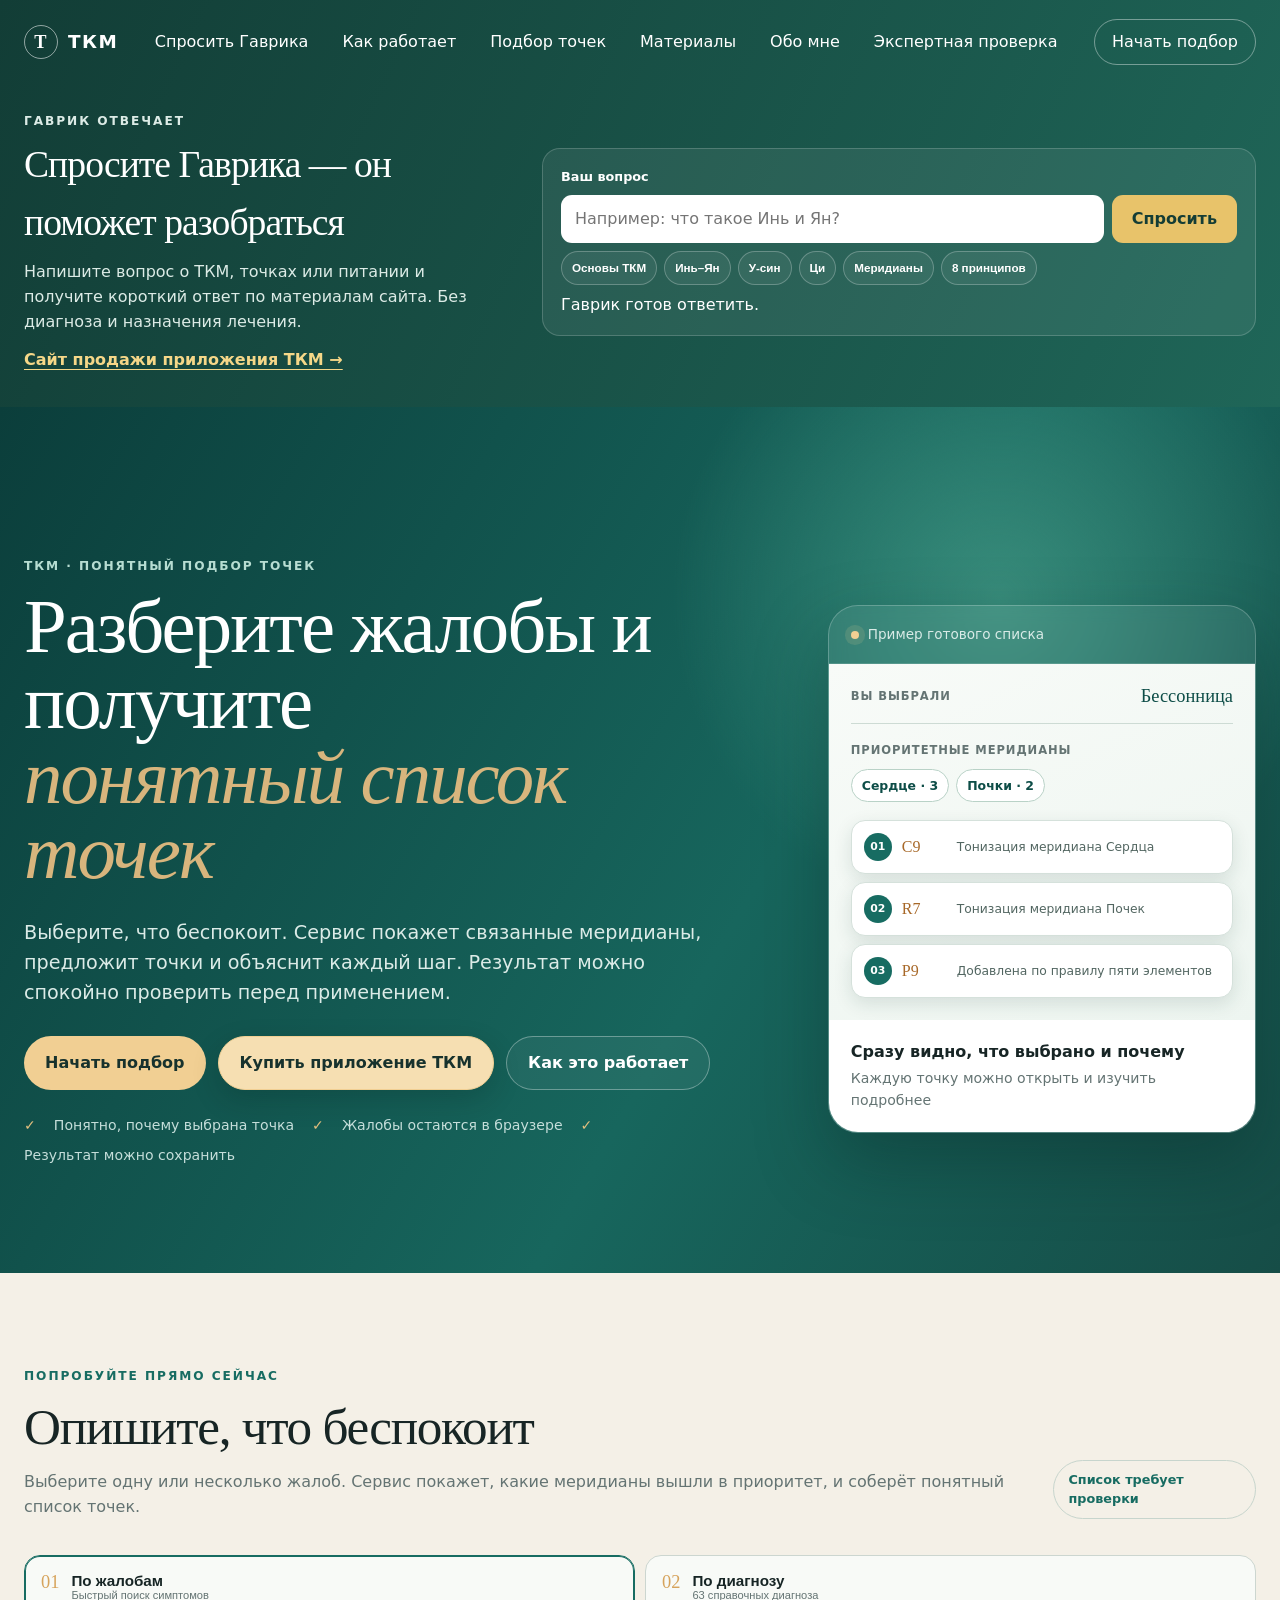
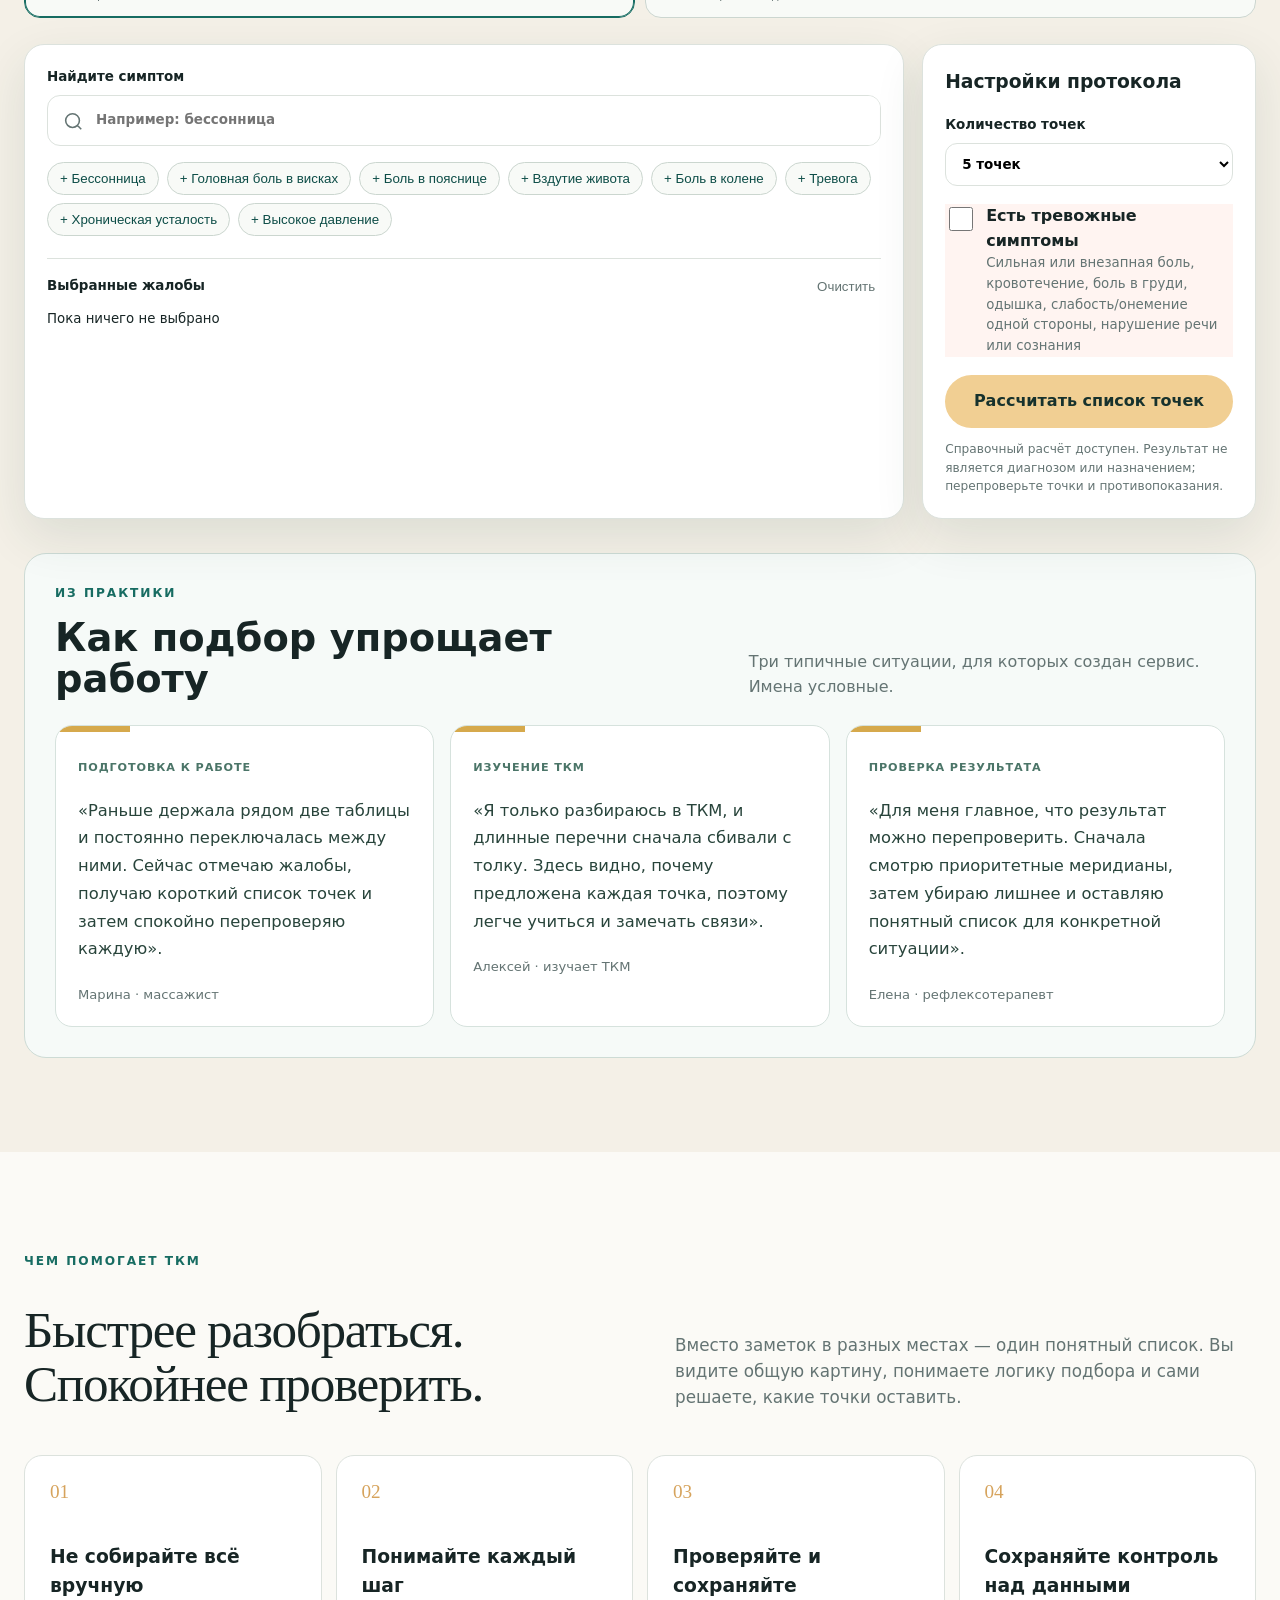
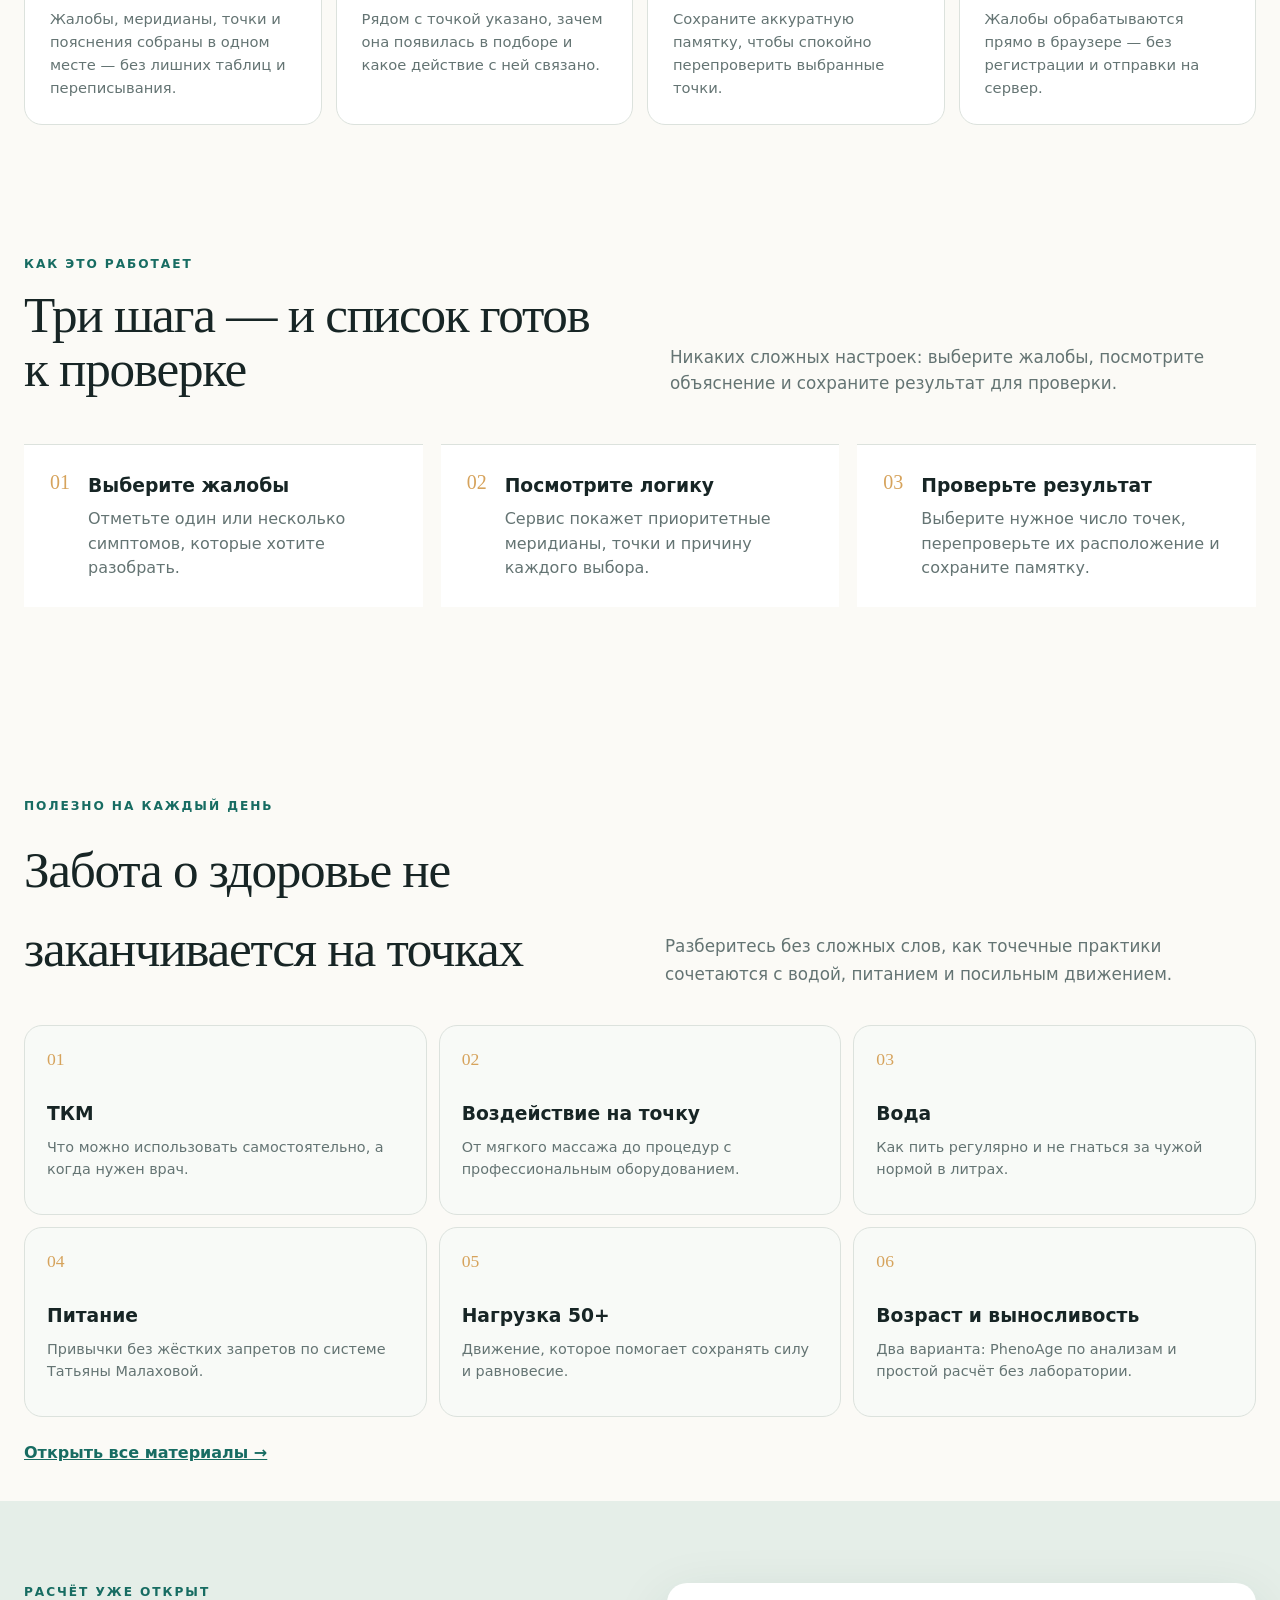
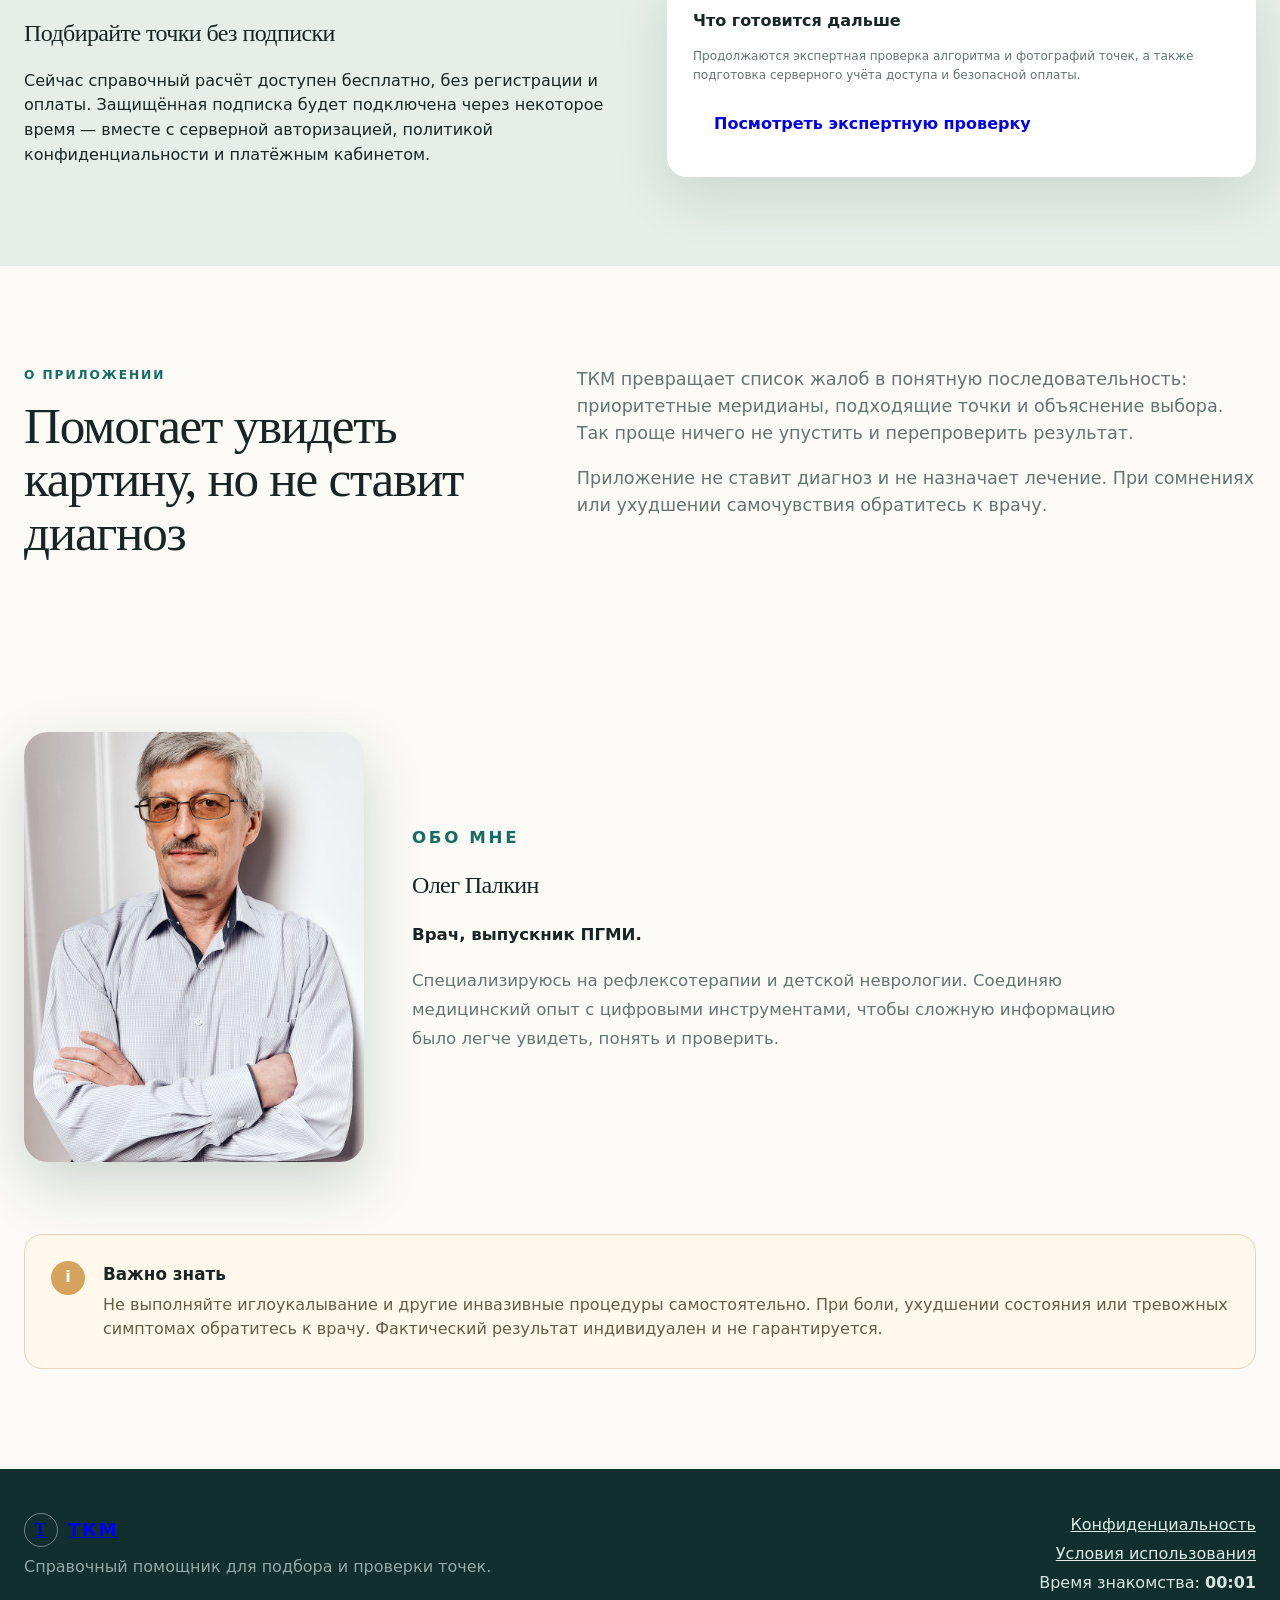
==== index.html @ 83ad2853 "feat(gavrik): explain core TCM principles" ====
<!doctype html>
<html lang="ru">
<head>
  <meta charset="utf-8">
  <meta name="viewport" content="width=device-width,initial-scale=1">
  <title>ТКМ — подбор точек с объяснением</title>
  <meta name="description" content="Выберите жалобы, увидьте связанные меридианы и получите понятный список точек с объяснением каждого шага.">
  <meta name="robots" content="noindex,nofollow">
  <meta name="referrer" content="strict-origin-when-cross-origin">
  <meta http-equiv="Content-Security-Policy" content="default-src 'self'; img-src 'self' data:; script-src 'self'; style-src 'self'; connect-src 'self'; object-src 'none'; base-uri 'self'; form-action 'self'">
  <link rel="stylesheet" href="assets/styles.css?v=20260825-1">
  <link rel="stylesheet" href="assets/landing.css?v=20260830-1">
  <link rel="stylesheet" href="assets/layout-wide.css?v=20260830-1">
  <link rel="stylesheet" href="assets/accessibility.css?v=20260825-1">
</head>
<body class="landing-page">
  <a class="skip-link" href="#mainContent">Перейти к содержанию</a>
  <header class="site-header">
    <div class="wrap nav">
      <a class="brand" href="#top" aria-label="ТКМ — на главную"><span>Т</span>ТКМ</a>
      <nav aria-label="Основная навигация">
        <a href="#ask-gavrik">Спросить Гаврика</a>
        <a href="#how">Как работает</a>
        <a href="#picker">Подбор точек</a>
        <a href="topics.html">Материалы</a>
        <a href="#about-me">Обо мне</a>
        <a href="validation.html">Экспертная проверка</a>
      </nav>
      <a class="nav-action" href="#picker">Начать подбор</a>
    </div>
  </header>

  <main id="mainContent">
    <span id="top" aria-hidden="true"></span>
    <section class="gavrik-bar gavrik-bar-top" id="ask-gavrik" aria-labelledby="gavrikTitle">
      <div class="wrap gavrik-grid">
        <div><p class="eyebrow">Гаврик отвечает</p><h2 id="gavrikTitle">Спросите Гаврика — он поможет разобраться</h2><p>Напишите вопрос о ТКМ, точках или питании и получите короткий ответ по материалам сайта. Без диагноза и назначения лечения.</p><a class="gavrik-sales-link" href="https://oleg5603.github.io/tkm-acupuncture/?v=5b3c863" target="_blank" rel="noopener noreferrer">Сайт продажи приложения ТКМ →</a></div>
        <form class="gavrik-form" id="gavrikForm">
          <label for="gavrikQuestion">Ваш вопрос</label>
          <div class="gavrik-question-row"><input id="gavrikQuestion" maxlength="500" required placeholder="Например: что такое Инь и Ян?"><button type="submit">Спросить</button></div>
          <div class="gavrik-prompts" aria-label="Примеры вопросов Гаврику"><button type="button" data-gavrik-question="Какие основные принципы ТКМ?">Основы ТКМ</button><button type="button" data-gavrik-question="Что такое Инь и Ян?">Инь–Ян</button><button type="button" data-gavrik-question="Как работают пять фаз У-син?">У-син</button><button type="button" data-gavrik-question="Что такое Ци?">Ци</button><button type="button" data-gavrik-question="Что такое меридианы?">Меридианы</button><button type="button" data-gavrik-question="Что означают восемь принципов?">8 принципов</button></div>
          <p id="gavrikAnswer" class="gavrik-answer" aria-live="polite">Гаврик готов ответить.</p>
        </form>
      </div>
    </section>
    <section class="hero">
      <div class="wrap hero-grid">
        <div class="hero-copy">
          <p class="eyebrow">ТКМ · понятный подбор точек</p>
          <h1>Разберите жалобы и получите <em>понятный список точек</em></h1>
          <p class="lead">Выберите, что беспокоит. Сервис покажет связанные меридианы, предложит точки и объяснит каждый шаг. Результат можно спокойно проверить перед применением.</p>
          <div class="hero-actions">
            <a class="button primary" href="#picker">Начать подбор</a>
            <a class="button sales-cta" href="https://oleg5603.github.io/tkm-acupuncture/?v=5b3c863" target="_blank" rel="noopener noreferrer">Купить приложение ТКМ</a>
            <a class="button quiet" href="#how">Как это работает</a>
          </div>
          <p class="trust"><span>✓</span> Понятно, почему выбрана точка <span>✓</span> Жалобы остаются в браузере <span>✓</span> Результат можно сохранить</p>
        </div>
        <aside class="hero-visual" aria-label="Пример списка точек">
          <div class="visual-top"><span class="pulse"></span><span>Пример готового списка</span></div>
          <div class="hero-result-demo">
            <div class="result-source"><span>Вы выбрали</span><strong>Бессонница</strong></div>
            <div class="result-route"><span>Приоритетные меридианы</span><div><b>Сердце · 3</b><b>Почки · 2</b></div></div>
            <ol class="hero-point-list">
              <li><em>01</em><strong>C9</strong><span>Тонизация меридиана Сердца</span></li>
              <li><em>02</em><strong>R7</strong><span>Тонизация меридиана Почек</span></li>
              <li><em>03</em><strong>P9</strong><span>Добавлена по правилу пяти элементов</span></li>
            </ol>
          </div>
          <div class="result-preview"><b>Сразу видно, что выбрано и почему</b><span>Каждую точку можно открыть и изучить подробнее</span></div>
        </aside>
      </div>
    </section>

    <section class="benefits wrap" id="benefits">
      <div class="benefits-heading"><p class="eyebrow dark">Чем помогает ТКМ</p><h2>Быстрее разобраться.<br>Спокойнее проверить.</h2><p>Вместо заметок в разных местах — один понятный список. Вы видите общую картину, понимаете логику подбора и сами решаете, какие точки оставить.</p></div>
      <div class="benefit-grid">
        <article><span>01</span><h3>Не собирайте всё вручную</h3><p>Жалобы, меридианы, точки и пояснения собраны в одном месте — без лишних таблиц и переписывания.</p></article>
        <article><span>02</span><h3>Понимайте каждый шаг</h3><p>Рядом с точкой указано, зачем она появилась в подборе и какое действие с ней связано.</p></article>
        <article><span>03</span><h3>Проверяйте и сохраняйте</h3><p>Сохраните аккуратную памятку, чтобы спокойно перепроверить выбранные точки.</p></article>
        <article><span>04</span><h3>Сохраняйте контроль над данными</h3><p>Жалобы обрабатываются прямо в браузере — без регистрации и отправки на сервер.</p></article>
      </div>
    </section>

    <section class="topic-preview wrap" aria-labelledby="topicPreviewTitle">
      <div class="topic-preview-heading">
        <div><p class="eyebrow dark">Полезно на каждый день</p><h2 id="topicPreviewTitle">Забота о здоровье не заканчивается на точках</h2></div>
        <p>Разберитесь без сложных слов, как точечные практики сочетаются с водой, питанием и посильным движением.</p>
      </div>
      <div class="topic-preview-grid">
        <a href="topics.html#tcm"><span>01</span><h3>ТКМ</h3><p>Что можно использовать самостоятельно, а когда нужен врач.</p></a>
        <a href="topics.html#methods"><span>02</span><h3>Воздействие на точку</h3><p>От мягкого массажа до процедур с профессиональным оборудованием.</p></a>
        <a href="topics.html#water"><span>03</span><h3>Вода</h3><p>Как пить регулярно и не гнаться за чужой нормой в литрах.</p></a>
        <a href="topics.html#nutrition"><span>04</span><h3>Питание</h3><p>Привычки без жёстких запретов по системе Татьяны Малаховой.</p></a>
        <a href="topics.html#movement"><span>05</span><h3>Нагрузка 50+</h3><p>Движение, которое помогает сохранять силу и равновесие.</p></a>
        <a href="biological-age.html"><span>06</span><h3>Возраст и выносливость</h3><p>Два варианта: PhenoAge по анализам и простой расчёт без лаборатории.</p></a>
      </div>
      <a class="topic-preview-action" href="topics.html">Открыть все материалы →</a>
    </section>

    <section class="intro wrap" id="how">
      <div class="intro-heading">
        <p class="eyebrow dark">Как это работает</p>
        <h2>Три шага — и список готов к проверке</h2>
        <p>Никаких сложных настроек: выберите жалобы, посмотрите объяснение и сохраните результат для проверки.</p>
      </div>
      <div class="steps">
        <article><span>01</span><div><h3>Выберите жалобы</h3><p>Отметьте один или несколько симптомов, которые хотите разобрать.</p></div></article>
        <article><span>02</span><div><h3>Посмотрите логику</h3><p>Сервис покажет приоритетные меридианы, точки и причину каждого выбора.</p></div></article>
        <article><span>03</span><div><h3>Проверьте результат</h3><p>Выберите нужное число точек, перепроверьте их расположение и сохраните памятку.</p></div></article>
      </div>
    </section>

    <section class="picker-section" id="picker">
      <div class="wrap picker-shell">
        <div class="picker-heading">
          <div><p class="eyebrow dark">Попробуйте прямо сейчас</p><h2>Опишите, что беспокоит</h2><p>Выберите одну или несколько жалоб. Сервис покажет, какие меридианы вышли в приоритет, и соберёт понятный список точек.</p></div>
          <span class="source-badge">Список требует проверки</span>
        </div>

        <div class="mode-tabs" aria-label="Режим работы">
          <button class="active" type="button" data-mode="symptoms" aria-pressed="true"><span>01</span><b>По жалобам</b><small>Быстрый поиск симптомов</small></button>
          <button type="button" data-mode="diagnosis" aria-pressed="false"><span>02</span><b>По диагнозу</b><small>63 справочных диагноза</small></button>
        </div>

        <div class="calculator">
          <div class="symptom-panel">
            <label class="search-field"><span>Найдите симптом</span><div><svg viewBox="0 0 24 24" aria-hidden="true"><path d="m21 21-4.35-4.35m2.35-5.15A7.5 7.5 0 1 1 4 11.5a7.5 7.5 0 0 1 15 0Z"/></svg><input id="symptomSearch" type="search" placeholder="Например: бессонница" autocomplete="off"></div></label>
            <div id="symptomSuggestions" class="symptom-suggestions" aria-live="polite"></div>
            <div class="selected-block"><div><span>Выбранные жалобы</span><button id="clearSymptoms" type="button">Очистить</button></div><div id="selectedSymptoms" class="selected-symptoms"><small>Пока ничего не выбрано</small></div></div>
          </div>
          <div class="diagnosis-panel" hidden>
            <label class="search-field"><span>Найдите диагноз</span><div><svg viewBox="0 0 24 24" aria-hidden="true"><path d="m21 21-4.35-4.35m2.35-5.15A7.5 7.5 0 1 1 4 11.5a7.5 7.5 0 0 1 15 0Z"/></svg><input id="diagnosisSearch" type="search" placeholder="Например: гипертония" autocomplete="off"></div></label>
            <div id="diagnosisSuggestions" class="symptom-suggestions" aria-live="polite"></div>
            <div class="selected-block"><div><span>Выбранные диагнозы</span><button id="clearDiagnosis" type="button">Очистить</button></div><div id="selectedDiagnosis" class="selected-symptoms"><small>Пока ничего не выбрано</small></div></div>
            <p class="diagnosis-note">Диагноз должен быть установлен врачом. Приложение использует его только как вход для справочного расчёта.</p>
          </div>
          <aside class="protocol-settings">
            <h3>Настройки протокола</h3>
            <label><span>Количество точек</span><select id="pointLimit"><option value="5">5 точек</option><option value="7">7 точек</option><option value="9">9 точек</option><option value="all">Все релевантные</option></select></label>
            <label class="acute-check danger-check"><input id="redFlags" type="checkbox"><span><b>Есть тревожные симптомы</b><small>Сильная или внезапная боль, кровотечение, боль в груди, одышка, слабость/онемение одной стороны, нарушение речи или сознания</small></span></label>
            <button id="calculateProtocol" class="button primary calculate" type="button" disabled>Загрузка данных…</button>
            <p id="engineStatus" role="status">Загружаем справочные данные. Они обрабатываются локально и никуда не отправляются.</p>
          </aside>
        </div>

        <section id="protocolResult" class="protocol-result" hidden aria-live="polite">
          <div class="result-head"><div><span>Результат расчёта</span><h2>Предварительный протокол</h2></div><button type="button" class="download-result" data-open-export>Скачать памятку</button></div>
          <div id="prioritySummary" class="priority-summary"></div>
          <div id="protocolGrid" class="protocol-grid"></div>
        </section>

        <section class="picker-stories" aria-labelledby="pickerStoriesTitle">
          <div class="picker-stories-heading"><div><p class="eyebrow dark">Из практики</p><h3 id="pickerStoriesTitle">Как подбор упрощает работу</h3></div><p>Три типичные ситуации, для которых создан сервис. Имена условные.</p></div>
          <div class="picker-stories-grid">
            <article class="picker-story-card"><span>Подготовка к работе</span><p>«Раньше держала рядом две таблицы и постоянно переключалась между ними. Сейчас отмечаю жалобы, получаю короткий список точек и затем спокойно перепроверяю каждую».</p><p class="picker-story-author">Марина · массажист</p></article>
            <article class="picker-story-card"><span>Изучение ТКМ</span><p>«Я только разбираюсь в ТКМ, и длинные перечни сначала сбивали с толку. Здесь видно, почему предложена каждая точка, поэтому легче учиться и замечать связи».</p><p class="picker-story-author">Алексей · изучает ТКМ</p></article>
            <article class="picker-story-card"><span>Проверка результата</span><p>«Для меня главное, что результат можно перепроверить. Сначала смотрю приоритетные меридианы, затем убираю лишнее и оставляю понятный список для конкретной ситуации».</p><p class="picker-story-author">Елена · рефлексотерапевт</p></article>
          </div>
        </section>
      </div>
    </section>

    <section class="payment-section" id="payment"><div class="wrap payment-grid"><div><p class="eyebrow dark">Расчёт уже открыт</p><h2>Подбирайте точки без подписки</h2><p>Сейчас справочный расчёт доступен бесплатно, без регистрации и оплаты. Защищённая подписка будет подключена через некоторое время — вместе с серверной авторизацией, политикой конфиденциальности и платёжным кабинетом.</p></div><div class="payment-form"><strong>Что готовится дальше</strong><p>Продолжаются экспертная проверка алгоритма и фотографий точек, а также подготовка серверного учёта доступа и безопасной оплаты.</p><a class="button secondary" href="validation.html">Посмотреть экспертную проверку</a></div></div></section>

    <section class="about wrap">
      <div><p class="eyebrow dark">О приложении</p><h2>Помогает увидеть картину, но не ставит диагноз</h2></div>
      <div class="about-copy"><p>ТКМ превращает список жалоб в понятную последовательность: приоритетные меридианы, подходящие точки и объяснение выбора. Так проще ничего не упустить и перепроверить результат.</p><p>Приложение не ставит диагноз и не назначает лечение. При сомнениях или ухудшении самочувствия обратитесь к врачу.</p></div>
    </section>

    <section class="doctor-about wrap" id="about-me" aria-labelledby="doctorAboutTitle">
      <img src="assets/oleg-palkin.jpg" alt="Олег Палкин, врач" width="520" height="780">
      <div><p class="eyebrow dark">Обо мне</p><h2 id="doctorAboutTitle">Олег Палкин</h2><p class="doctor-lead">Врач, выпускник ПГМИ.</p><p>Специализируюсь на рефлексотерапии и детской неврологии. Соединяю медицинский опыт с цифровыми инструментами, чтобы сложную информацию было легче увидеть, понять и проверить.</p></div>
    </section>

    <section class="safety wrap" role="note"><span>i</span><div><strong>Важно знать</strong><p>Не выполняйте иглоукалывание и другие инвазивные процедуры самостоятельно. При боли, ухудшении состояния или тревожных симптомах обратитесь к врачу. Фактический результат индивидуален и не гарантируется.</p></div></section>
  </main>

  <footer><div class="wrap footer-grid"><div><a class="brand inverse" href="#top"><span>Т</span>ТКМ</a><p>Справочный помощник для подбора и проверки точек.</p></div><div class="metrics"><a href="privacy.html">Конфиденциальность</a><a href="terms.html">Условия использования</a><span>Время знакомства: <b id="sessionTime">00:00</b></span></div></div></footer>

  <dialog id="detailDialog" class="dialog"><button class="dialog-close" data-close-dialog aria-label="Закрыть">×</button><div id="dialogContent"></div></dialog>
  <dialog id="exportDialog" class="dialog export-dialog"><button class="dialog-close" data-close-dialog aria-label="Закрыть">×</button><p class="eyebrow dark">Готово к сохранению</p><h2>Скачать список</h2><p>Выберите удобный формат. В документ войдут жалобы, приоритетные меридианы, точки и объяснения правил.</p><div class="export-options"><button type="button" data-export="txt"><b>TXT</b><span>Простой текст</span></button><button type="button" data-export="word"><b>Word</b><span>Текстовый документ</span></button><button type="button" data-export="pdf"><b>PDF</b><span>Печать или сохранение</span></button></div></dialog>
  <script src="assets/protocol-utils.js?v=20260826-1" defer></script>
  <script src="assets/gavrik.js?v=20260830-1" defer></script>
  <script src="assets/app.js?v=20260830-4" defer></script>
</body>
</html>
---- assets/styles.css ----
:root{--ink:#172525;--muted:#647473;--cream:#f4f0e7;--paper:#fbfaf6;--white:#fff;--jade:#176c62;--jade-dark:#0d4d47;--mint:#dcece5;--gold:#d6a35c;--line:#dce2dd;--shadow:0 18px 50px rgba(25,61,56,.11)}*{box-sizing:border-box}html{scroll-behavior:smooth}body{margin:0;color:var(--ink);background:var(--paper);font:16px/1.55 Inter,ui-sans-serif,system-ui,-apple-system,"Segoe UI",sans-serif}.wrap{width:min(1160px,calc(100% - 40px));margin:auto}.site-header{position:absolute;z-index:10;inset:0 0 auto;color:#fff}.nav{height:84px;display:flex;align-items:center;justify-content:space-between}.nav nav{display:flex;gap:34px}.nav a{color:inherit;text-decoration:none}.brand{display:flex;align-items:center;gap:10px;font-weight:850;font-size:1.15rem;letter-spacing:.08em}.brand span{display:grid;place-items:center;width:34px;height:34px;border:1px solid #ffffff88;border-radius:50%;font-family:Georgia,serif}.nav-action{padding:10px 17px;border:1px solid #ffffff66;border-radius:999px}.hero{min-height:720px;padding:150px 0 92px;color:#fff;background:radial-gradient(circle at 78% 22%,#388c7b 0,transparent 27%),linear-gradient(120deg,#0b3e3b,#17665d 58%,#164d47)}.hero-grid{display:grid;grid-template-columns:1.25fr .75fr;gap:90px;align-items:center}.eyebrow{margin:0 0 14px;color:#b7ddd2;font-size:.76rem;font-weight:850;letter-spacing:.16em;text-transform:uppercase}.eyebrow.dark{color:var(--jade)}h1,h2{font-family:Georgia,"Times New Roman",serif;font-weight:500;letter-spacing:-.025em}.hero h1{max-width:760px;margin:0;font-size:clamp(3.1rem,6vw,5.7rem);line-height:.98}.hero h1 em{display:block;color:#d8b57d;font-weight:400}.lead{max-width:680px;margin:28px 0;color:#dbebe7;font-size:1.2rem}.hero-actions{display:flex;gap:12px}.button{display:inline-flex;align-items:center;justify-content:center;border:0;border-radius:999px;padding:14px 21px;font:inherit;font-weight:780;text-decoration:none;cursor:pointer}.primary{color:#17322d;background:#f1cf93}.quiet{color:#fff;border:1px solid #ffffff55;background:#ffffff0e}.trust{display:flex;flex-wrap:wrap;gap:8px 18px;margin-top:25px;color:#c5deda;font-size:.88rem}.trust span{color:#e2bf7e}.hero-visual{overflow:hidden;border:1px solid #ffffff38;border-radius:30px;background:#ffffff12;box-shadow:0 30px 70px #072b2860;backdrop-filter:blur(8px)}.visual-top{display:flex;align-items:center;gap:9px;padding:18px 22px;border-bottom:1px solid #ffffff25;color:#d9ebe7;font-size:.85rem}.pulse{width:8px;height:8px;border-radius:50%;background:#f1cf93;box-shadow:0 0 0 6px #f1cf9322}.body-map{position:relative;height:330px;background:radial-gradient(ellipse at center,#ffffff17,transparent 62%)}.body-line{position:absolute;left:50%;top:35px;width:95px;height:260px;transform:translateX(-50%);border:1px solid #cbe4de66;border-radius:48% 48% 34% 34%}.body-line:before{content:"";position:absolute;left:26px;top:-29px;width:40px;height:40px;border:1px solid #cbe4de66;border-radius:50%}.dot{position:absolute;z-index:2;width:14px;height:14px;border:3px solid #f7dfb3;border-radius:50%;background:#c48d43;box-shadow:0 0 0 7px #f7dfb322}.d1{left:47%;top:84px}.d2{left:58%;top:164px}.d3{left:43%;top:246px}.result-preview{display:grid;gap:3px;padding:20px 22px;background:#fff;color:var(--ink)}.result-preview span{color:var(--muted);font-size:.88rem}.intro{padding:100px 0}.intro-heading{display:grid;grid-template-columns:1fr 1fr;column-gap:60px;align-items:end}.intro-heading .eyebrow{grid-column:1/-1}.intro h2,.picker-heading h2,.about h2{margin:0;font-size:clamp(2.25rem,4vw,4rem);line-height:1.05}.intro-heading>p:last-child{margin:0;color:var(--muted);font-size:1.05rem}.steps{display:grid;grid-template-columns:repeat(3,1fr);gap:18px;margin-top:48px}.steps article{display:flex;gap:18px;padding:26px;border-top:1px solid var(--line);background:#fff}.steps article>span{color:var(--gold);font:1.25rem Georgia,serif}.steps h3{margin:0 0 7px}.steps p{margin:0;color:var(--muted)}.picker-section{padding:94px 0;background:var(--cream)}.picker-heading{display:flex;align-items:end;justify-content:space-between;gap:30px}.picker-heading p:last-child{margin-bottom:0;color:var(--muted)}.source-badge{padding:9px 14px;border:1px solid #c7d5cd;border-radius:999px;color:var(--jade);font-size:.8rem;font-weight:750}.quick-choices{display:flex;flex-wrap:wrap;gap:9px;margin:36px 0 14px}.quick-choices button{border:1px solid #cbd6cf;border-radius:999px;padding:10px 15px;color:var(--jade-dark);background:#f9fbf8;font:inherit;cursor:pointer}.quick-choices button:hover,.quick-choices button.active{border-color:var(--jade);color:#fff;background:var(--jade)}.search-panel{display:flex;gap:12px;align-items:end;padding:20px;border-radius:20px;background:#fff;box-shadow:var(--shadow)}.search-field{display:grid;flex:1;gap:7px;font-size:.84rem;font-weight:750}.search-field>div{display:flex;align-items:center;border:1px solid var(--line);border-radius:13px;overflow:hidden}.search-field svg{width:22px;margin-left:14px;fill:none;stroke:var(--muted);stroke-width:1.7}.search-field input{min-width:0;flex:1;border:0;outline:0;padding:14px 12px;font:inherit}.search-field button{align-self:stretch;border:0;padding:0 24px;color:#fff;background:var(--jade);font:inherit;font-weight:750;cursor:pointer}.reset{border:0;padding:14px;color:var(--muted);background:transparent;cursor:pointer}.result-head{display:flex;align-items:end;justify-content:space-between;margin:58px 0 20px}.result-head span{color:var(--muted);font-size:.85rem}.result-head h2{margin:3px 0 0;font:2rem Georgia,serif}.selected-tools{display:flex;gap:12px;align-items:center}.selected-tools button{border:0;border-radius:999px;padding:10px 15px;color:#fff;background:var(--jade);cursor:pointer}.atlas-grid{display:grid;grid-template-columns:repeat(3,1fr);gap:18px}.atlas-card{position:relative;overflow:hidden;border:1px solid var(--line);border-radius:22px;background:#fff;transition:.2s ease}.atlas-card:hover{transform:translateY(-3px);box-shadow:var(--shadow)}.atlas-image{display:block;width:100%;height:245px;border:0;padding:0;background:#e9ede8;cursor:pointer}.atlas-image img{width:100%;height:100%;object-fit:contain}.card-content{padding:20px}.card-meta{display:flex;align-items:center;justify-content:space-between;gap:10px}.card-meta span{color:var(--jade);font-size:.78rem;font-weight:800}.pick-check{display:flex;align-items:center;gap:6px;color:var(--muted);font-size:.8rem;cursor:pointer}.card-content h3{margin:12px 0 7px;font-size:1.08rem;line-height:1.35}.card-content p{display:-webkit-box;overflow:hidden;margin:0 0 18px;color:var(--muted);font-size:.91rem;-webkit-box-orient:vertical;-webkit-line-clamp:3}.card-content>button{border:0;padding:0;color:var(--jade);background:none;font:inherit;font-weight:780;cursor:pointer}.more{margin:28px auto 0;border:1px solid #c4d1ca;color:var(--jade);background:transparent}.empty{grid-column:1/-1;padding:60px 20px;text-align:center;border:1px dashed #bfcac4;border-radius:20px;color:var(--muted)}.about{display:grid;grid-template-columns:.8fr 1.2fr;gap:100px;padding:100px 0}.about-copy{font-size:1.1rem;color:var(--muted)}.about-copy p:first-child{margin-top:0}.safety{display:flex;gap:18px;margin-bottom:100px;padding:26px;border:1px solid #e6d5bc;border-radius:18px;background:#fff8eb}.safety>span{display:grid;flex:0 0 auto;place-items:center;width:34px;height:34px;border-radius:50%;color:#fff;background:var(--gold);font-weight:900}.safety strong{font-size:1.05rem}.safety p{margin:5px 0 0;color:#675b4a}footer{padding:44px 0;color:#d8e7e3;background:#102f2d}.inverse span{border-color:#ffffff66}.footer-grid{display:flex;justify-content:space-between;gap:30px}.footer-grid p{margin:8px 0;color:#91aaa5}.metrics{display:grid;gap:4px;text-align:right}.metrics small{color:#91aaa5}.dialog{width:min(800px,calc(100% - 30px));max-height:88vh;border:0;border-radius:24px;padding:28px;box-shadow:0 30px 90px #071c1b55}.dialog::backdrop{background:#092522bb;backdrop-filter:blur(4px)}.dialog-close{float:right;border:0;background:none;font-size:2rem;cursor:pointer}.detail-image{width:100%;max-height:430px;object-fit:contain;border-radius:15px;background:#edf0ec}.detail-text{white-space:pre-wrap;color:#465654}.export-dialog{width:min(560px,calc(100% - 30px))}.export-dialog h2{font-size:2.2rem;margin:.2em 0}.export-options{display:grid;grid-template-columns:repeat(3,1fr);gap:10px;margin-top:24px}.export-options button{display:grid;gap:3px;border:1px solid var(--line);border-radius:14px;padding:18px;background:#fff;cursor:pointer}.export-options b{color:var(--jade)}.export-options span{font-size:.78rem;color:var(--muted)}@media(max-width:850px){.nav nav{display:none}.hero{min-height:auto}.hero-grid,.intro-heading,.about{grid-template-columns:1fr}.hero-visual{display:none}.steps,.atlas-grid{grid-template-columns:1fr 1fr}.intro-heading{gap:20px}.picker-heading{align-items:start;flex-direction:column}.about{gap:30px}.export-options{grid-template-columns:1fr}}@media(max-width:580px){.wrap{width:min(100% - 24px,1160px)}.nav-action{display:none}.hero{padding-top:125px}.hero h1{font-size:3rem}.hero-actions{align-items:stretch;flex-direction:column}.trust{display:grid}.intro,.about{padding:70px 0}.steps,.atlas-grid{grid-template-columns:1fr}.search-panel{align-items:stretch;flex-direction:column}.search-field>div{align-items:stretch;flex-wrap:wrap}.search-field button{width:100%;padding:12px}.result-head,.footer-grid{align-items:start;flex-direction:column}.selected-tools{align-items:start;flex-direction:column}.metrics{text-align:left}.source-badge{display:none}.atlas-image{height:260px}.safety{margin-bottom:70px}}
---- assets/landing.css ----
.benefits {
  padding: 100px 0 30px;
}

.hero-actions {
  flex-wrap: wrap;
}

.button.sales-cta {
  color: #17322d;
  border: 1px solid #f1cf93;
  background: #f6dfb2;
  box-shadow: 0 10px 28px #071c1b33;
}

.button.sales-cta:hover,
.button.sales-cta:focus-visible {
  background: #ffe8bc;
}

.hero-result-demo {
  display: grid;
  gap: 18px;
  padding: 22px;
  background: linear-gradient(155deg, #f8fbf8, #edf5f0);
  color: var(--ink);
}

.result-source {
  display: flex;
  align-items: center;
  justify-content: space-between;
  gap: 16px;
  padding-bottom: 16px;
  border-bottom: 1px solid #cddbd4;
}

.result-source span,
.result-route > span {
  color: var(--muted);
  font-size: .72rem;
  font-weight: 800;
  letter-spacing: .08em;
  text-transform: uppercase;
}

.result-source strong {
  color: var(--jade-dark);
  font: 1.15rem Georgia, serif;
}

.result-route {
  display: grid;
  gap: 9px;
}

.result-route div {
  display: flex;
  flex-wrap: wrap;
  gap: 7px;
}

.result-route b {
  padding: 6px 10px;
  border: 1px solid #b9d2c7;
  border-radius: 999px;
  color: var(--jade-dark);
  background: #fff;
  font-size: .78rem;
}

.hero-point-list {
  display: grid;
  gap: 8px;
  margin: 0;
  padding: 0;
  list-style: none;
}

.hero-point-list li {
  display: grid;
  grid-template-columns: 28px 45px 1fr;
  gap: 10px;
  align-items: center;
  min-height: 54px;
  padding: 9px 12px;
  border: 1px solid #d5e1db;
  border-radius: 14px;
  background: #fff;
  box-shadow: 0 6px 18px #173f3820;
}

.hero-point-list em {
  display: grid;
  place-items: center;
  width: 28px;
  height: 28px;
  border-radius: 50%;
  color: #fff;
  background: var(--jade);
  font-size: .68rem;
  font-style: normal;
  font-weight: 850;
}

.hero-point-list strong {
  color: #a76828;
  font: 1rem Georgia, serif;
}

.hero-point-list span {
  color: #526661;
  font-size: .77rem;
  line-height: 1.3;
}

.benefits-heading {
  display: grid;
  grid-template-columns: 1fr 1fr;
  gap: 18px 70px;
  align-items: end;
}

.benefits-heading .eyebrow {
  grid-column: 1 / -1;
}

.benefits-heading h2 {
  margin: 0;
  font-size: clamp(2.25rem, 4vw, 4rem);
  line-height: 1.05;
}

.benefits-heading > p:last-child {
  margin: 0;
  color: var(--muted);
  font-size: 1.05rem;
}

.benefit-grid {
  display: grid;
  grid-template-columns: repeat(4, 1fr);
  gap: 14px;
  margin-top: 45px;
}

.benefit-grid article {
  min-height: 230px;
  padding: 25px;
  border: 1px solid var(--line);
  border-radius: 18px;
  background: #fff;
}

.benefit-grid span {
  color: var(--gold);
  font: 1.2rem Georgia, serif;
}

.benefit-grid h3 {
  margin: 36px 0 8px;
}

.benefit-grid p {
  margin: 0;
  color: var(--muted);
  font-size: .92rem;
}

.topic-preview {
  padding: 90px 0 35px;
}

.topic-preview-heading {
  display: grid;
  grid-template-columns: 1fr 1fr;
  gap: 50px;
  align-items: end;
}

.topic-preview-heading h2 {
  margin: .15em 0 0;
  font-size: clamp(2.25rem, 4vw, 4rem);
}

.topic-preview-heading > p {
  margin: 0;
  color: var(--muted);
  font-size: 1.05rem;
  line-height: 1.65;
}

.topic-preview-grid {
  display: grid;
  grid-template-columns: repeat(3, 1fr);
  gap: 12px;
  margin-top: 36px;
}

.topic-preview-grid a {
  min-height: 190px;
  padding: 22px;
  border: 1px solid var(--line);
  border-radius: 18px;
  color: var(--ink);
  background: #f8faf7;
  text-decoration: none;
  transition: transform .2s ease, border-color .2s ease;
}

.topic-preview-grid a:hover,
.topic-preview-grid a:focus-visible {
  border-color: var(--jade);
  transform: translateY(-3px);
}

.topic-preview-grid span { color: var(--gold); font: 1.1rem Georgia, serif; }
.topic-preview-grid h3 { margin: 26px 0 8px; }
.topic-preview-grid p { margin: 0; color: var(--muted); font-size: .9rem; }
.topic-preview-action { display: inline-block; margin-top: 24px; color: var(--jade); font-weight: 750; }

.mode-tabs {
  display: grid;
  grid-template-columns: repeat(2, 1fr);
  gap: 10px;
  margin: 36px 0 26px;
}

.mode-tabs button {
  display: grid;
  grid-template-columns: auto 1fr;
  gap: 0 12px;
  padding: 16px;
  border: 1px solid #ccd6d0;
  border-radius: 16px;
  color: var(--ink);
  background: #f8faf7;
  text-align: left;
}

.mode-tabs button.active {
  border-color: var(--jade);
  box-shadow: inset 0 0 0 1px var(--jade);
}

.mode-tabs span {
  grid-row: 1 / 3;
  color: var(--gold);
  font: 1.15rem Georgia, serif;
}

.mode-tabs b {
  font-size: .95rem;
}

.mode-tabs small {
  color: var(--muted);
}

.mode-tabs button:disabled {
  opacity: .58;
}

.quick-choices {
  margin-top: 0;
}

.calculator {
  display: grid;
  grid-template-columns: 1.45fr .55fr;
  gap: 18px;
}

.symptom-panel,
.diagnosis-panel,
.protocol-settings {
  padding: 22px;
  border: 1px solid var(--line);
  border-radius: 20px;
  background: #fff;
  box-shadow: var(--shadow);
}

.diagnosis-note {
  margin: 18px 0 0;
  color: var(--muted);
  font-size: 13px;
  line-height: 1.5;
}

.symptom-suggestions {
  display: flex;
  min-height: 48px;
  flex-wrap: wrap;
  gap: 8px;
  margin: 16px 0 22px;
}

.symptom-suggestions button,
.selected-symptoms button {
  border: 1px solid #cbd6cf;
  border-radius: 999px;
  padding: 8px 12px;
  color: var(--jade-dark);
  background: #f8faf7;
  cursor: pointer;
}

.selected-block {
  padding-top: 17px;
  border-top: 1px solid var(--line);
}

.selected-block > div:first-child {
  display: flex;
  justify-content: space-between;
  margin-bottom: 12px;
  font-size: .84rem;
  font-weight: 750;
}

.selected-block > div:first-child button {
  border: 0;
  color: var(--muted);
  background: none;
  cursor: pointer;
}

.selected-symptoms {
  display: flex;
  min-height: 38px;
  flex-wrap: wrap;
  gap: 8px;
}

.selected-symptoms button {
  border-color: var(--jade);
  color: #fff;
  background: var(--jade);
}

.protocol-settings h3 {
  margin-top: 0;
}

.protocol-settings > label:not(.acute-check) {
  display: grid;
  gap: 7px;
  font-size: .84rem;
  font-weight: 750;
}

.protocol-settings select {
  width: 100%;
  padding: 12px;
  border: 1px solid var(--line);
  border-radius: 12px;
  background: #fff;
  font: inherit;
}

.acute-check {
  display: flex;
  gap: 10px;
  align-items: start;
  margin: 18px 0;
}

.acute-check span {
  display: grid;
}

.acute-check small,
.protocol-settings > p {
  color: var(--muted);
}

.calculate {
  width: 100%;
}

.protocol-settings > p {
  margin-bottom: 0;
  font-size: .76rem;
}

.protocol-result {
  padding-top: 65px;
  scroll-margin-top: 20px;
}

.download-result {
  border: 0;
  border-radius: 999px;
  padding: 11px 16px;
  color: #fff;
  background: var(--jade);
  cursor: pointer;
}

.priority-summary {
  display: grid;
  grid-template-columns: repeat(4, 1fr);
  gap: 10px;
  margin-bottom: 20px;
}

.priority-summary div {
  display: grid;
  gap: 4px;
  padding: 16px;
  border-radius: 14px;
  background: #e2ebe5;
}

.priority-summary span {
  color: var(--muted);
  font-size: .75rem;
}

.protocol-grid {
  display: grid;
  grid-template-columns: repeat(2, 1fr);
  gap: 16px;
}

.protocol-card {
  position: relative;
  display: grid;
  grid-template-columns: minmax(0, 185px) minmax(0, 1fr);
  overflow: hidden;
  border: 1px solid var(--line);
  border-radius: 20px;
  background: #fff;
}

.protocol-number {
  position: absolute;
  z-index: 2;
  top: 10px;
  left: 10px;
  padding: 5px 8px;
  border-radius: 999px;
  color: #fff;
  background: #173f3bda;
  font-size: .73rem;
}

.point-visual,
.point-image {
  position: relative;
  width: 185px;
  min-height: 230px;
  border: 0;
  padding: 0;
  overflow: hidden;
  max-width: 100%;
  min-width: 0;
  background: #e9ede8;
  cursor: pointer;
}

.point-focus-label {
  position: absolute;
  z-index: 2;
  top: 12px;
  right: 12px;
  padding: 7px 10px;
  border: 2px solid #fff;
  border-radius: 999px;
  background: #b7352d;
  color: #fff;
  box-shadow: 0 3px 12px rgba(31, 47, 43, .28);
  font: 800 .82rem/1 Manrope, sans-serif;
  letter-spacing: .04em;
}

.point-image img {
  display: block;
  width: 100%;
  height: 100%;
  min-height: 100%;
  object-fit: contain;
  object-position: center;
  background: #f2eee4;
}

.point-image img.rotate-90 { rotate: 90deg; scale: .72; }
.point-image img.rotate-180 { rotate: 180deg; }
.point-image img.scale-85 { scale: .85; }

.point-image:hover img { transform: scale(1.025); }
.point-image img { transition: transform .2s ease; }

.detail-image-frame { position: relative; display: grid; overflow: hidden; place-items: center; width: 100%; max-width: 100%; min-width: 0; min-height: 360px; border-radius: 15px; background: #edf0ec; }
.detail-image-frame .detail-image { display: block; width: 100%; max-width: 100%; height: 360px; object-fit: contain; object-position: center; background: #f2eee4; }
.detail-image-frame .detail-image.rotate-90 { rotate: 90deg; scale: .72; }
.detail-image-frame .detail-image.rotate-180 { rotate: 180deg; }
.detail-image-frame .detail-image.scale-85 { scale: .85; }

.point-image.placeholder {
  display: grid;
  place-items: center;
  align-content: center;
  gap: 5px;
  padding: 18px;
  background: #e9ede8;
  color: var(--jade);
  text-align: center;
}

.point-visual svg {
  width: 105px;
  height: 135px;
  fill: none;
  stroke: currentColor;
  stroke-width: 2;
}

.point-visual svg text {
  fill: var(--jade);
  stroke: none;
  text-anchor: middle;
  font: 700 10px sans-serif;
}

.point-visual small {
  color: var(--muted);
  font-size: .7rem;
  line-height: 1.35;
}

.payment-section { padding: 82px 0; background: #e5eee8; }
.payment-grid { display: grid; grid-template-columns: 1fr 1fr; gap: 54px; align-items: start; }
.payment-grid h2 { margin: 8px 0 14px; }
.payment-form, .access-form { display: grid; gap: 14px; }
.payment-form { padding: 26px; border-radius: 20px; background: #fff; box-shadow: 0 18px 55px #153c3520; }
.payment-form label, .access-form label { display: grid; gap: 6px; color: var(--ink); font-size: .82rem; font-weight: 700; }
.payment-form input, .payment-form select, .access-form input { min-height: 46px; border: 1px solid var(--line); border-radius: 10px; padding: 10px 12px; background: #fff; font: inherit; }
.payment-form button[disabled] { opacity: .58; cursor: not-allowed; }
.payment-form > p { margin: 0; color: var(--muted); font-size: .75rem; }
.landing-page main{display:flex;flex-direction:column}.landing-page .hero{order:1}.landing-page .picker-section{order:2}.landing-page .benefits{order:3}.landing-page .intro{order:4}.landing-page .topic-preview{order:5}.landing-page .payment-section{order:6}.landing-page .about{order:7}.landing-page .doctor-about{order:8}.landing-page .safety{order:9}.danger-check{border-color:#c36f63;background:#fff4f1}.danger-check input{min-width:24px;min-height:24px}.protocol-settings .danger-check{min-height:72px}.calculate:disabled{cursor:not-allowed;opacity:.58}.metrics a{color:#dcebe5}.payment-form>a{justify-self:start}
.access-dialog { width: min(520px, calc(100% - 28px)); }
.access-form { margin-top: 20px; }
.access-form .consent { grid-template-columns: auto 1fr; align-items: start; font-weight: 500; line-height: 1.45; }
.access-form .consent input { min-height: auto; margin-top: 3px; }
.form-status { min-height: 1.2em; margin: 0; color: var(--jade); }
.trial-chip { position: fixed; z-index: 20; right: 16px; bottom: 16px; border-radius: 999px; padding: 9px 13px; color: #fff; background: var(--jade); box-shadow: 0 7px 22px #0002; font-size: .75rem; font-weight: 750; }
.trial-chip.expired { background: #9b3d36; }

.protocol-body {
  position: relative;
  z-index: 1;
  min-width: 0;
  overflow: hidden;
  padding: 20px;
  background: #fff;
}

.protocol-body > span {
  color: var(--jade);
  font-size: .75rem;
  font-weight: 800;
}

.protocol-body h3 {
  margin: 7px 0;
}

.protocol-body p {
  margin: 8px 0;
  color: var(--muted);
  font-size: .86rem;
}

.protocol-body .action {
  display: inline-flex;
  border-radius: 999px;
  padding: 4px 8px;
  color: #176146;
  background: #dff1e7;
  font-size: .7rem;
  font-weight: 800;
  text-transform: uppercase;
}

.protocol-body .action.седация {
  color: #744d18;
  background: #f5e9d5;
}

.protocol-body .action.обезболивание {
  color: #873c39;
  background: #f7dfdd;
}

.protocol-body > button {
  border: 0;
  padding: 0;
  color: var(--jade);
  background: none;
  font: inherit;
  font-weight: 750;
  cursor: pointer;
}

.source-note {
  color: var(--muted);
  font-size: .75rem;
}

.picker-stories {
  margin-top: 34px;
  padding: 30px;
  border: 1px solid #cddbd5;
  border-radius: 22px;
  background: #f6faf8;
}

.picker-stories-heading {
  display: grid;
  grid-template-columns: minmax(0, 1fr) minmax(280px, .72fr);
  gap: 32px;
  align-items: end;
}

.picker-stories-heading h3 {
  margin: .18em 0 0;
  font-size: clamp(1.75rem, 3vw, 2.65rem);
  line-height: 1.08;
}

.picker-stories-heading > p {
  margin: 0;
  color: var(--muted);
  line-height: 1.6;
}

.picker-stories-grid {
  display: grid;
  grid-template-columns: repeat(3, minmax(0, 1fr));
  gap: 16px;
  margin-top: 25px;
}

.picker-story-card {
  position: relative;
  min-width: 0;
  padding: 28px 22px 22px;
  border: 1px solid #d6e2dd;
  border-radius: 17px;
  background: #fff;
  overflow: hidden;
}

.picker-story-card::before {
  content: "";
  position: absolute;
  top: 0;
  left: 0;
  width: 92px;
  height: 6px;
  background: radial-gradient(circle at 6px 3px, #d6a94c 0 3px, transparent 3.5px), linear-gradient(90deg, #d6a94c 6px 74px, transparent 74px);
}

.picker-story-card > span {
  color: #4b7568;
  font-size: .7rem;
  font-weight: 850;
  letter-spacing: .08em;
  text-transform: uppercase;
}

.picker-story-card p {
  margin: 18px 0 22px;
  color: #28443b;
  font-size: 1.02rem;
  line-height: 1.7;
}

.picker-story-card .picker-story-author {
  margin: 0;
  color: var(--muted);
  font-size: .82rem;
  line-height: 1.45;
}

@media (max-width: 850px) {
  .hero-visual {
    display: block;
    width: min(520px, 100%);
    margin-top: 10px;
  }

  .hero-grid {
    gap: 42px;
  }

  .benefits-heading {
    grid-template-columns: 1fr;
  }

  .benefit-grid {
    grid-template-columns: 1fr 1fr;
  }

  .topic-preview-heading { grid-template-columns: 1fr; gap: 14px; }
  .topic-preview-grid { grid-template-columns: 1fr 1fr; }

  .calculator,
  .protocol-grid,
  .payment-grid,
  .picker-stories-grid,
  .picker-stories-heading {
    grid-template-columns: 1fr;
  }

  .picker-stories-heading { gap: 12px; }

  .priority-summary {
    grid-template-columns: 1fr 1fr;
  }
}

@media (max-width: 580px) {
  .hero-result-demo {
    padding: 16px;
  }

  .hero-point-list li {
    grid-template-columns: 28px 40px 1fr;
    padding-inline: 9px;
  }

  .result-preview {
    padding: 17px 18px;
  }

  .benefits {
    padding: 70px 0 20px;
  }

  .benefit-grid,
  .topic-preview-grid,
  .mode-tabs {
    grid-template-columns: 1fr;
  }

  .priority-summary {
    grid-template-columns: 1fr;
  }

  .protocol-card {
    grid-template-columns: 1fr;
  }

  .point-visual,
  .point-image {
    width: 100%;
    min-height: 250px;
  }

  .picker-stories { padding: 24px 18px; }
}

.gavrik-bar { padding: 34px 0; color: #fff; background: linear-gradient(115deg, #123d36, #1f6658); }
.gavrik-grid { display: grid; grid-template-columns: .8fr 1.2fr; gap: 42px; align-items: center; }
.gavrik-grid h2 { margin: 5px 0 8px; font-size: clamp(1.45rem, 3vw, 2.35rem); }
.gavrik-grid p { margin: 0; color: #dcebe6; }
.gavrik-sales-link { display: inline-block; margin-top: 13px; color: #f5d788; font-weight: 800; text-underline-offset: 4px; }
.gavrik-sales-link:hover, .gavrik-sales-link:focus-visible { color: #ffe9b3; }
.gavrik-form { display: grid; gap: 8px; padding: 18px; border: 1px solid #ffffff2e; border-radius: 18px; background: #ffffff12; }
.gavrik-form label { font-size: .8rem; font-weight: 800; }
.gavrik-question-row { display: grid; grid-template-columns: 1fr auto; gap: 8px; }
.gavrik-form input { min-width: 0; min-height: 48px; padding: 10px 14px; border: 0; border-radius: 11px; font: inherit; }
.gavrik-question-row > button { border: 0; border-radius: 11px; padding: 0 20px; color: #153d35; background: #e8c36a; font: inherit; font-weight: 850; cursor: pointer; }
.gavrik-prompts { display: flex; flex-wrap: wrap; gap: 7px; }
.gavrik-prompts button { min-height: 34px; border: 1px solid #ffffff40; border-radius: 999px; padding: 5px 10px; color: #fff; background: #ffffff0f; font: 750 .73rem/1 Manrope, sans-serif; cursor: pointer; }
.gavrik-prompts button:hover, .gavrik-prompts button:focus-visible { border-color: #f5d788; color: #f5d788; background: #ffffff18; }
.gavrik-form .gavrik-answer { min-height: 1.45em; color: #fff; line-height: 1.5; }
.doctor-about { display: grid; grid-template-columns: minmax(220px, 340px) 1fr; gap: 48px; align-items: center; padding-top: 72px; padding-bottom: 72px; }
.doctor-about img { width: 100%; max-height: 430px; object-fit: cover; object-position: 50% 28%; border-radius: 24px; box-shadow: 0 22px 60px #153c3530; }
.doctor-about h2 { margin: 8px 0 10px; }
.doctor-about p { max-width: 720px; color: var(--muted); font-size: 1.04rem; line-height: 1.75; }
.doctor-about .doctor-lead { color: var(--ink); font-weight: 800; }

@media (max-width: 760px) {
  .gavrik-grid, .doctor-about { grid-template-columns: 1fr; gap: 22px; }
  .gavrik-question-row { grid-template-columns: 1fr; }
  .gavrik-question-row > button { min-height: 46px; }
  .doctor-about img { max-width: 320px; }
}
---- assets/layout-wide.css ----
/* Wide desktop layout for the data-heavy sections. */
.wrap {
  width: min(1360px, calc(100% - 48px));
}

html,
body {
  overflow-x: hidden;
}

.gavrik-bar-top {
  padding-top: 112px;
}

.hero-copy,
.benefits-heading,
.topic-preview-heading,
.picker-heading {
  min-width: 0;
}

.topic {
  display: block;
}

.topic.wrap,
.topic-inner {
  display: grid;
  grid-template-columns: 64px minmax(0, 1fr);
}

.topic-content {
  width: 100%;
  min-width: 0;
  max-width: none;
}

.topic-lead {
  max-width: 980px;
}

.facts,
.movement-plan {
  grid-template-columns: repeat(3, minmax(0, 1fr));
  gap: 20px;
}

.method-grid {
  grid-template-columns: repeat(2, minmax(0, 1fr));
  gap: 20px;
}

.facts article,
.method-grid article,
.movement-plan article {
  padding: 26px;
}

@media (max-width: 850px) {
  .topic.wrap,
  .topic-inner,
  .facts,
  .movement-plan {
    grid-template-columns: 1fr;
  }
}

@media (max-width: 580px) {
  .wrap {
    width: auto !important;
    max-width: none !important;
    margin-left: 12px;
    margin-right: 12px;
  }

  .gavrik-grid,
  .hero-grid {
    width: auto;
    min-width: 0;
    max-width: none;
  }

  .gavrik-grid > *,
  .gavrik-form,
  .gavrik-form > div,
  .hero-grid > *,
  .hero-copy {
    width: 100%;
    min-width: 0;
    max-width: 100%;
  }

  .gavrik-grid h2,
  .gavrik-grid p,
  .gavrik-form input {
    max-width: 100%;
    overflow-wrap: anywhere;
  }

  .method-grid {
    grid-template-columns: 1fr;
  }

  .gavrik-bar-top {
    padding-top: 92px;
  }

  .hero h1 {
    max-width: 100%;
    font-size: clamp(2.25rem, 12vw, 3rem);
    overflow-wrap: anywhere;
  }

  .hero .lead,
  .hero .eyebrow {
    max-width: 100%;
    overflow-wrap: anywhere;
  }
}
---- assets/accessibility.css ----
.skip-link {
  position: fixed;
  z-index: 1000;
  top: 8px;
  left: 8px;
  transform: translateY(-150%);
  padding: 10px 14px;
  border-radius: 8px;
  color: #fff;
  background: #102f2d;
}

.skip-link:focus { transform: translateY(0); }

:where(a, button, input, select, textarea):focus-visible {
  outline: 3px solid #f1cf93;
  outline-offset: 3px;
}

@media (prefers-reduced-motion: reduce) {
  html { scroll-behavior: auto; }
  *, *::before, *::after {
    scroll-behavior: auto !important;
    transition-duration: .01ms !important;
    animation-duration: .01ms !important;
    animation-iteration-count: 1 !important;
  }
}
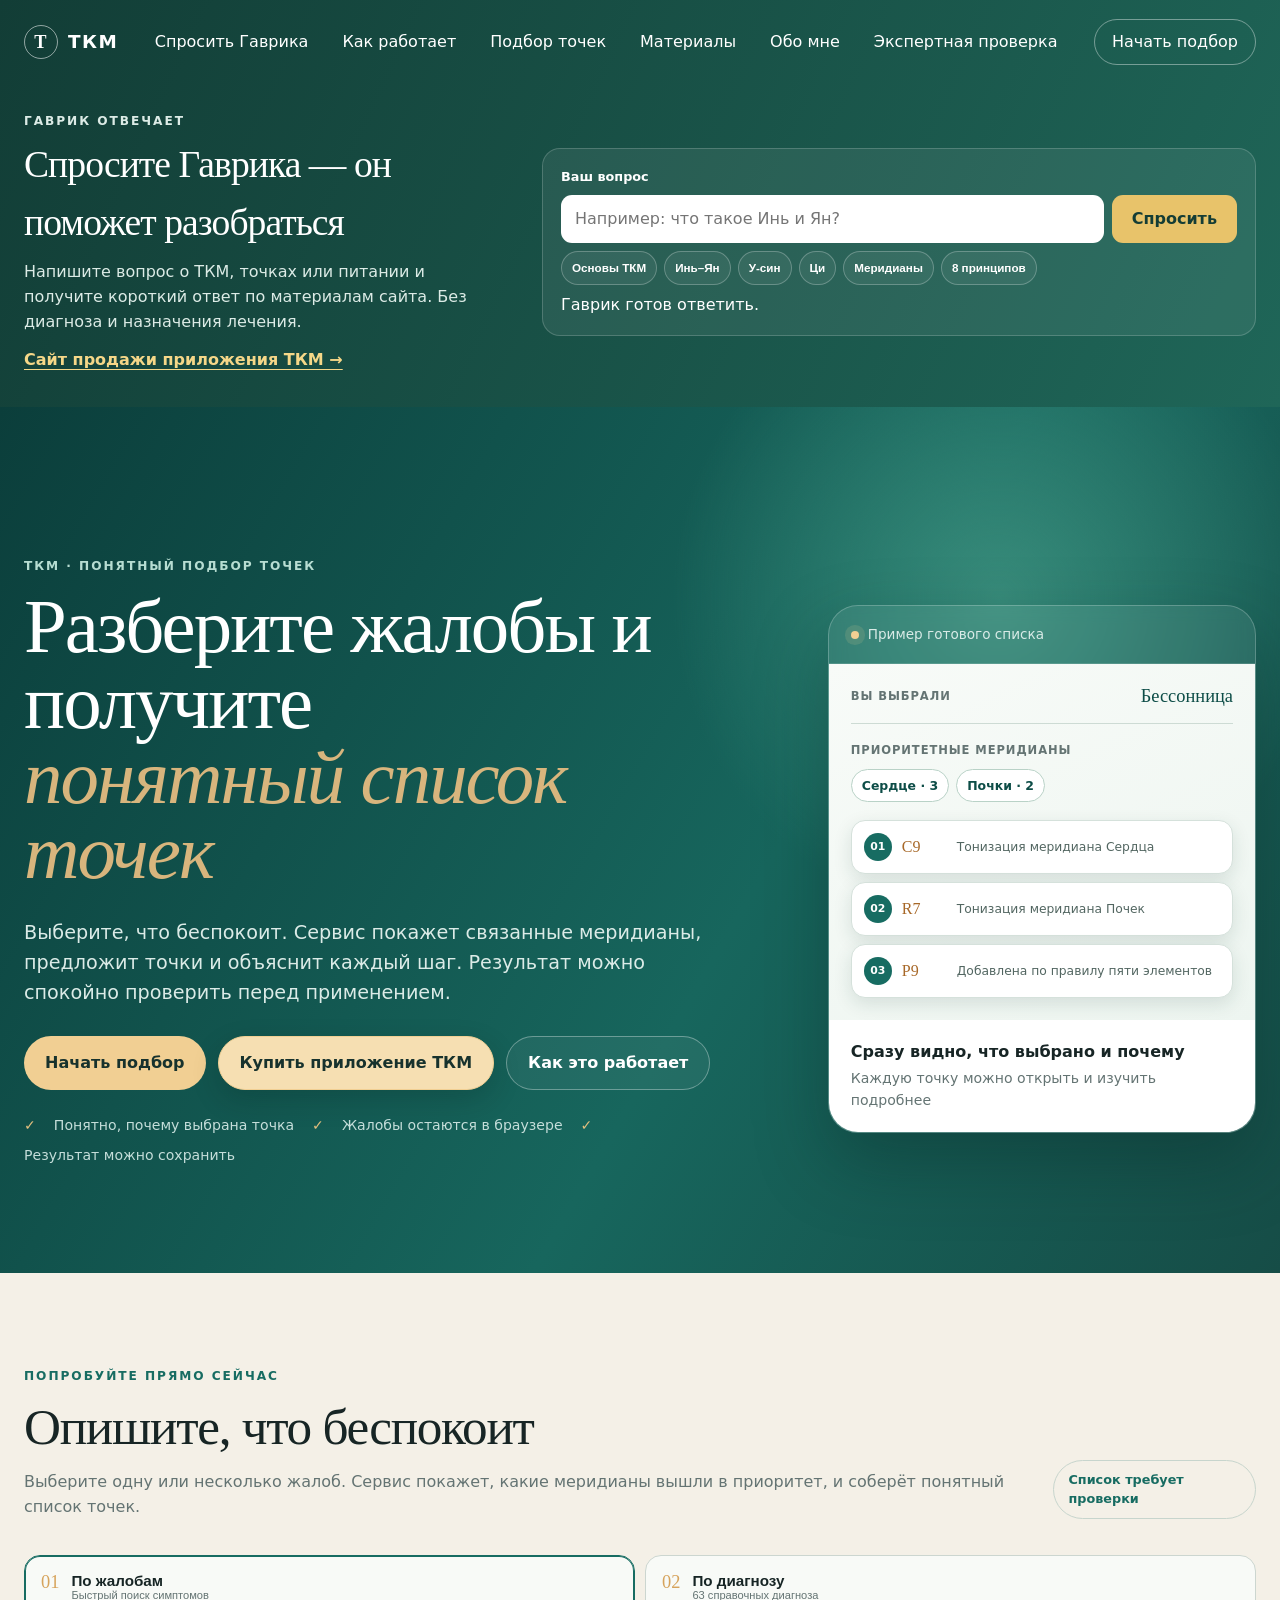
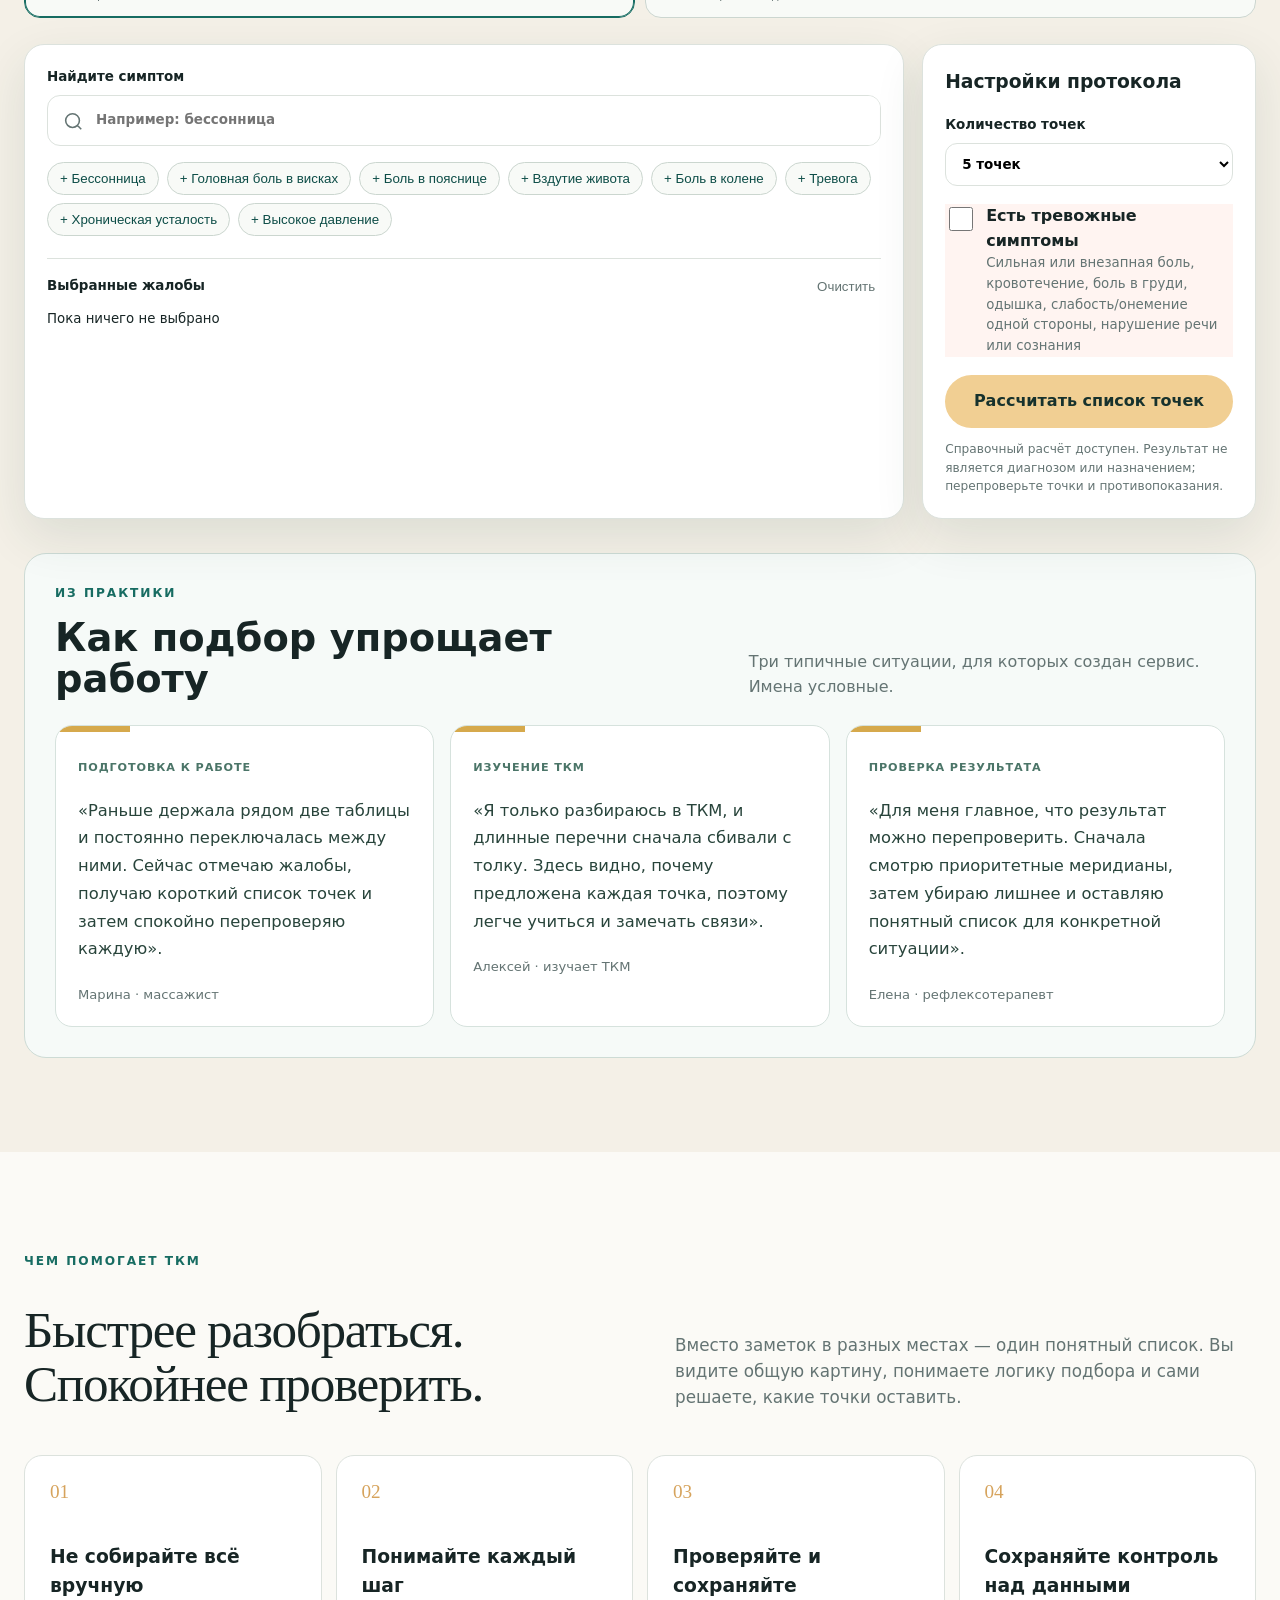
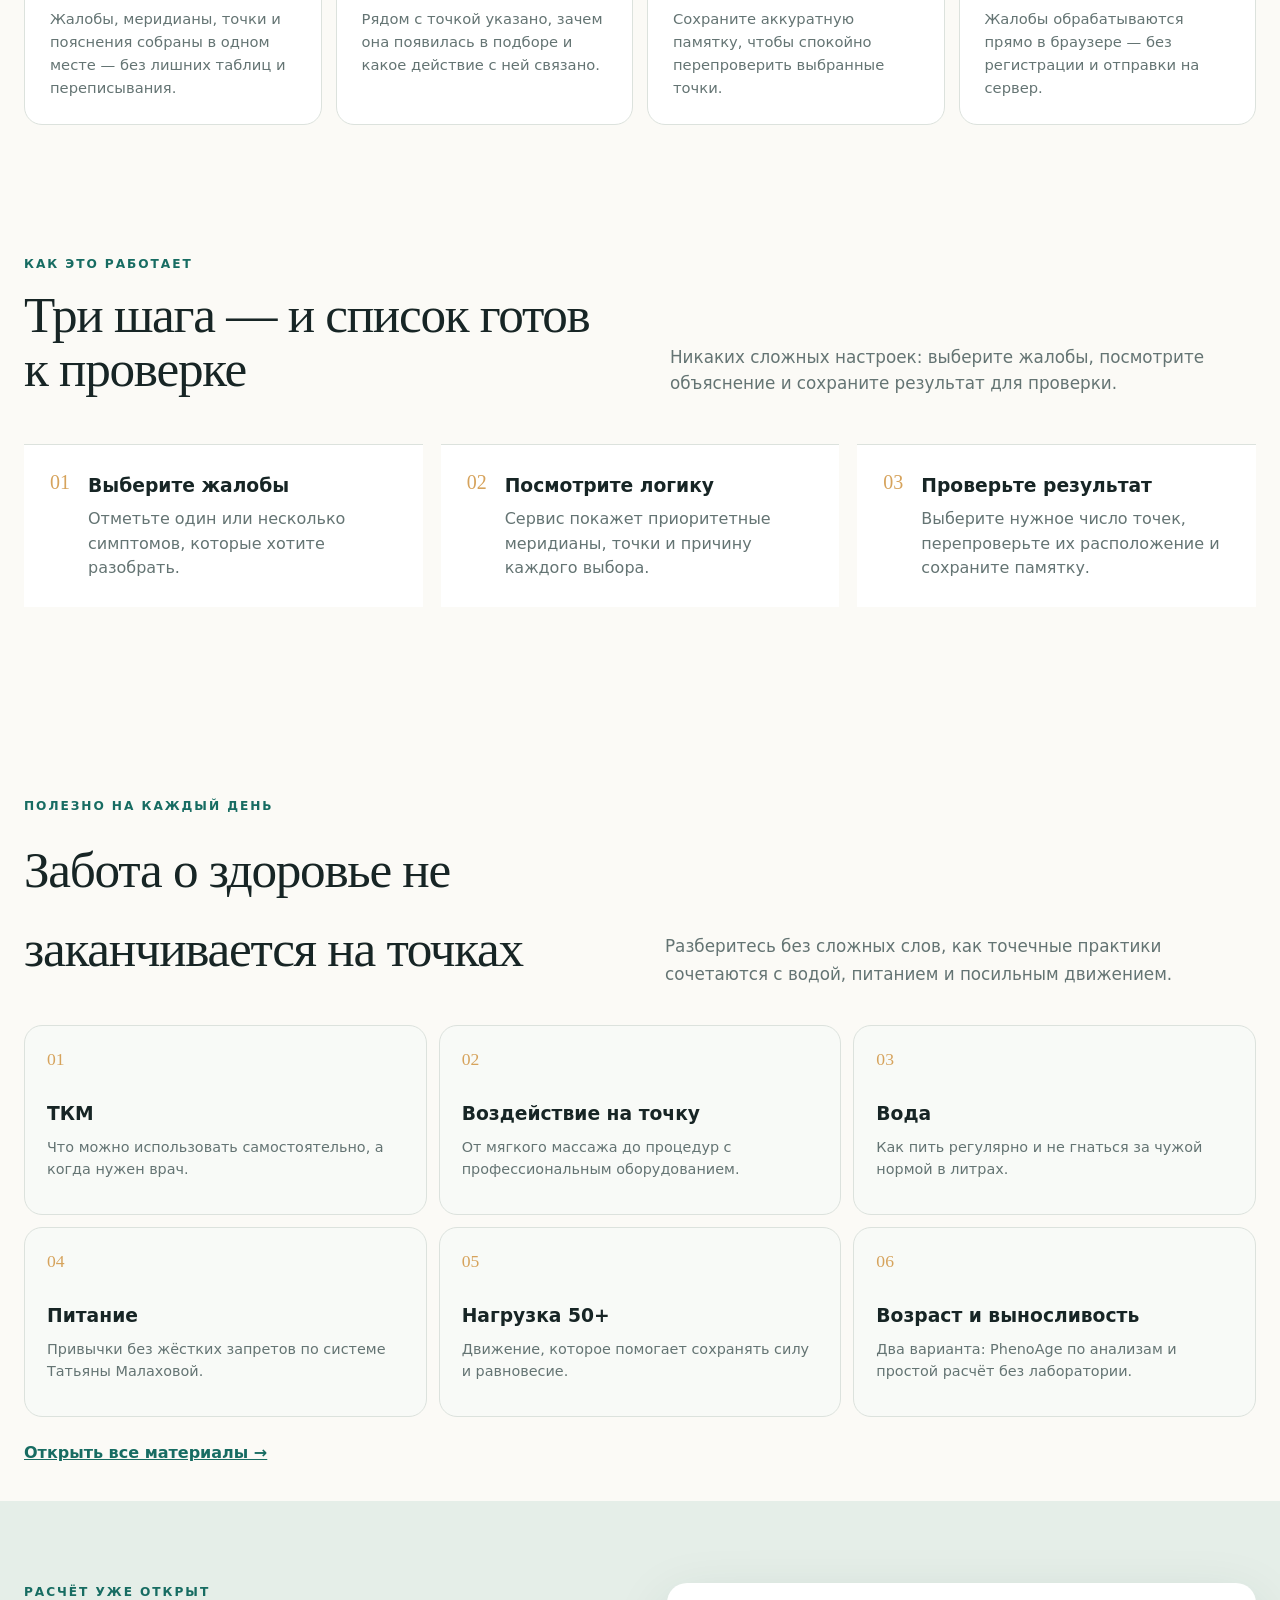
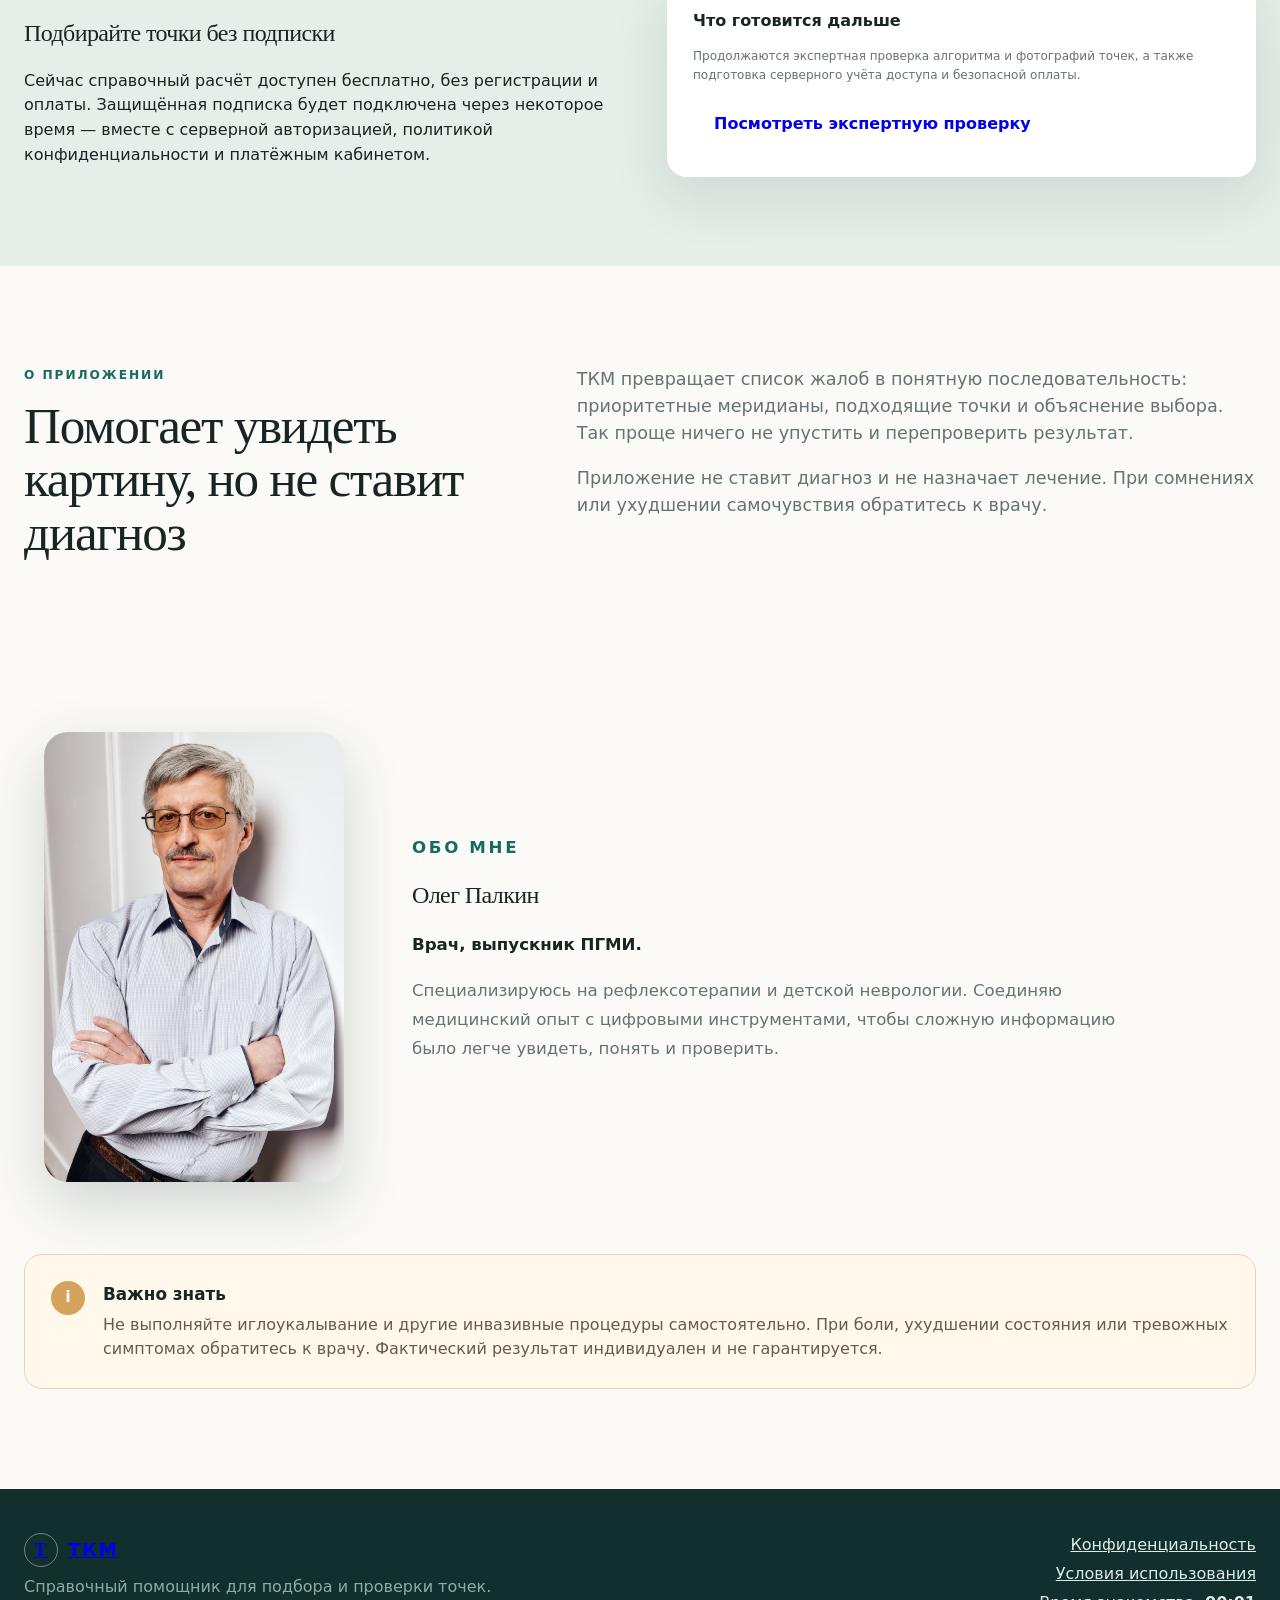
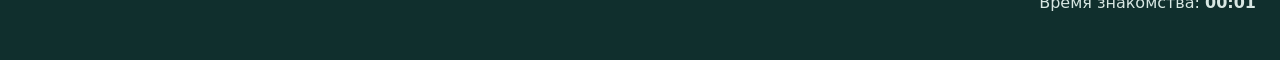
==== commit 58e2c78b: "style(design): show complete doctor portrait" ====
--- a/index.html
+++ b/index.html
@@ -9,7 +9,7 @@
   <meta name="referrer" content="strict-origin-when-cross-origin">
   <meta http-equiv="Content-Security-Policy" content="default-src 'self'; img-src 'self' data:; script-src 'self'; style-src 'self'; connect-src 'self'; object-src 'none'; base-uri 'self'; form-action 'self'">
   <link rel="stylesheet" href="assets/styles.css?v=20260825-1">
-  <link rel="stylesheet" href="assets/landing.css?v=20260830-1">
+  <link rel="stylesheet" href="assets/landing.css?v=20260830-3">
   <link rel="stylesheet" href="assets/layout-wide.css?v=20260830-1">
   <link rel="stylesheet" href="assets/accessibility.css?v=20260825-1">
 </head>
@@ -182,6 +182,6 @@
   <dialog id="exportDialog" class="dialog export-dialog"><button class="dialog-close" data-close-dialog aria-label="Закрыть">×</button><p class="eyebrow dark">Готово к сохранению</p><h2>Скачать список</h2><p>Выберите удобный формат. В документ войдут жалобы, приоритетные меридианы, точки и объяснения правил.</p><div class="export-options"><button type="button" data-export="txt"><b>TXT</b><span>Простой текст</span></button><button type="button" data-export="word"><b>Word</b><span>Текстовый документ</span></button><button type="button" data-export="pdf"><b>PDF</b><span>Печать или сохранение</span></button></div></dialog>
   <script src="assets/protocol-utils.js?v=20260826-1" defer></script>
   <script src="assets/gavrik.js?v=20260830-1" defer></script>
-  <script src="assets/app.js?v=20260830-4" defer></script>
+  <script src="assets/app.js?v=20260830-5" defer></script>
 </body>
 </html>
--- a/assets/landing.css
+++ b/assets/landing.css
@@ -777,6 +777,39 @@
 .gavrik-prompts { display: flex; flex-wrap: wrap; gap: 7px; }
 .gavrik-prompts button { min-height: 34px; border: 1px solid #ffffff40; border-radius: 999px; padding: 5px 10px; color: #fff; background: #ffffff0f; font: 750 .73rem/1 Manrope, sans-serif; cursor: pointer; }
 .gavrik-prompts button:hover, .gavrik-prompts button:focus-visible { border-color: #f5d788; color: #f5d788; background: #ffffff18; }
+
+/* Client review: stable atlas media and comfortable controls at every width. */
+.protocol-card { grid-template-columns: minmax(0, 240px) minmax(0, 1fr); }
+.point-visual,
+.point-image { width: 240px; height: 300px; min-height: 300px; }
+.point-image img.rotate-90 { width: 300px; max-width: none; height: auto; min-height: 0; scale: 1; }
+.detail-image-frame { min-height: min(62vh, 520px); }
+.detail-image-frame .detail-image { height: min(62vh, 520px); }
+.detail-image-frame .detail-image.rotate-90 { scale: .9; }
+.dialog-close { position: sticky; z-index: 3; top: 0; display: grid; float: right; place-items: center; width: 44px; height: 44px; border-radius: 50%; background: #fff; }
+#detailDialog { width: 96vw; max-width: 1400px; height: 94vh; max-height: 94vh; padding: 18px; }
+#detailDialog #dialogContent { clear: both; }
+#detailDialog .detail-image-frame { width: 100%; min-height: 0; height: min(72vh, 900px); }
+#detailDialog .detail-image-frame .detail-image { width: 100%; height: 100%; max-height: none; object-fit: contain; }
+#detailDialog .detail-image-frame .detail-image.rotate-90 { width: min(72vh, 900px); max-width: none; height: auto; scale: 1; }
+
+@media (max-width: 850px) {
+  .landing-page .nav { gap: 14px; }
+  .landing-page .nav nav { display: flex; flex: 1; justify-content: flex-end; gap: 14px; overflow-x: auto; font-size: .82rem; scrollbar-width: none; }
+  .landing-page .nav nav::-webkit-scrollbar { display: none; }
+  .landing-page .nav nav a:nth-child(n+4) { display: none; }
+  .landing-page .nav-action { display: none; }
+}
+
+@media (max-width: 580px) {
+  .landing-page .nav { height: 96px; align-items: flex-start; padding-top: 18px; }
+  .landing-page .nav nav { position: absolute; inset: 60px 12px auto; justify-content: center; }
+  .protocol-card { grid-template-columns: 1fr; }
+  .point-visual,
+  .point-image { width: 100%; height: 300px; min-height: 300px; }
+  #detailDialog { width: 100vw; height: 100vh; max-height: 100vh; margin: 0; border-radius: 0; padding: 12px; }
+  #detailDialog .detail-image-frame { height: 72vh; border-radius: 10px; }
+}
 .gavrik-form .gavrik-answer { min-height: 1.45em; color: #fff; line-height: 1.5; }
 .doctor-about { display: grid; grid-template-columns: minmax(220px, 340px) 1fr; gap: 48px; align-items: center; padding-top: 72px; padding-bottom: 72px; }
 .doctor-about img { width: 100%; max-height: 430px; object-fit: cover; object-position: 50% 28%; border-radius: 24px; box-shadow: 0 22px 60px #153c3530; }
@@ -790,3 +823,7 @@
   .gavrik-question-row > button { min-height: 46px; }
   .doctor-about img { max-width: 320px; }
 }
+
+/* Keep the complete portrait instead of cropping it into a short landscape frame. */
+.doctor-about img { width: min(100%, 300px); height: auto; max-height: none; aspect-ratio: 2/3; object-fit: cover; object-position: center; justify-self: center; }
+@media (max-width: 760px) { .doctor-about img { width: min(100%, 320px); max-width: 320px; height: auto; } }
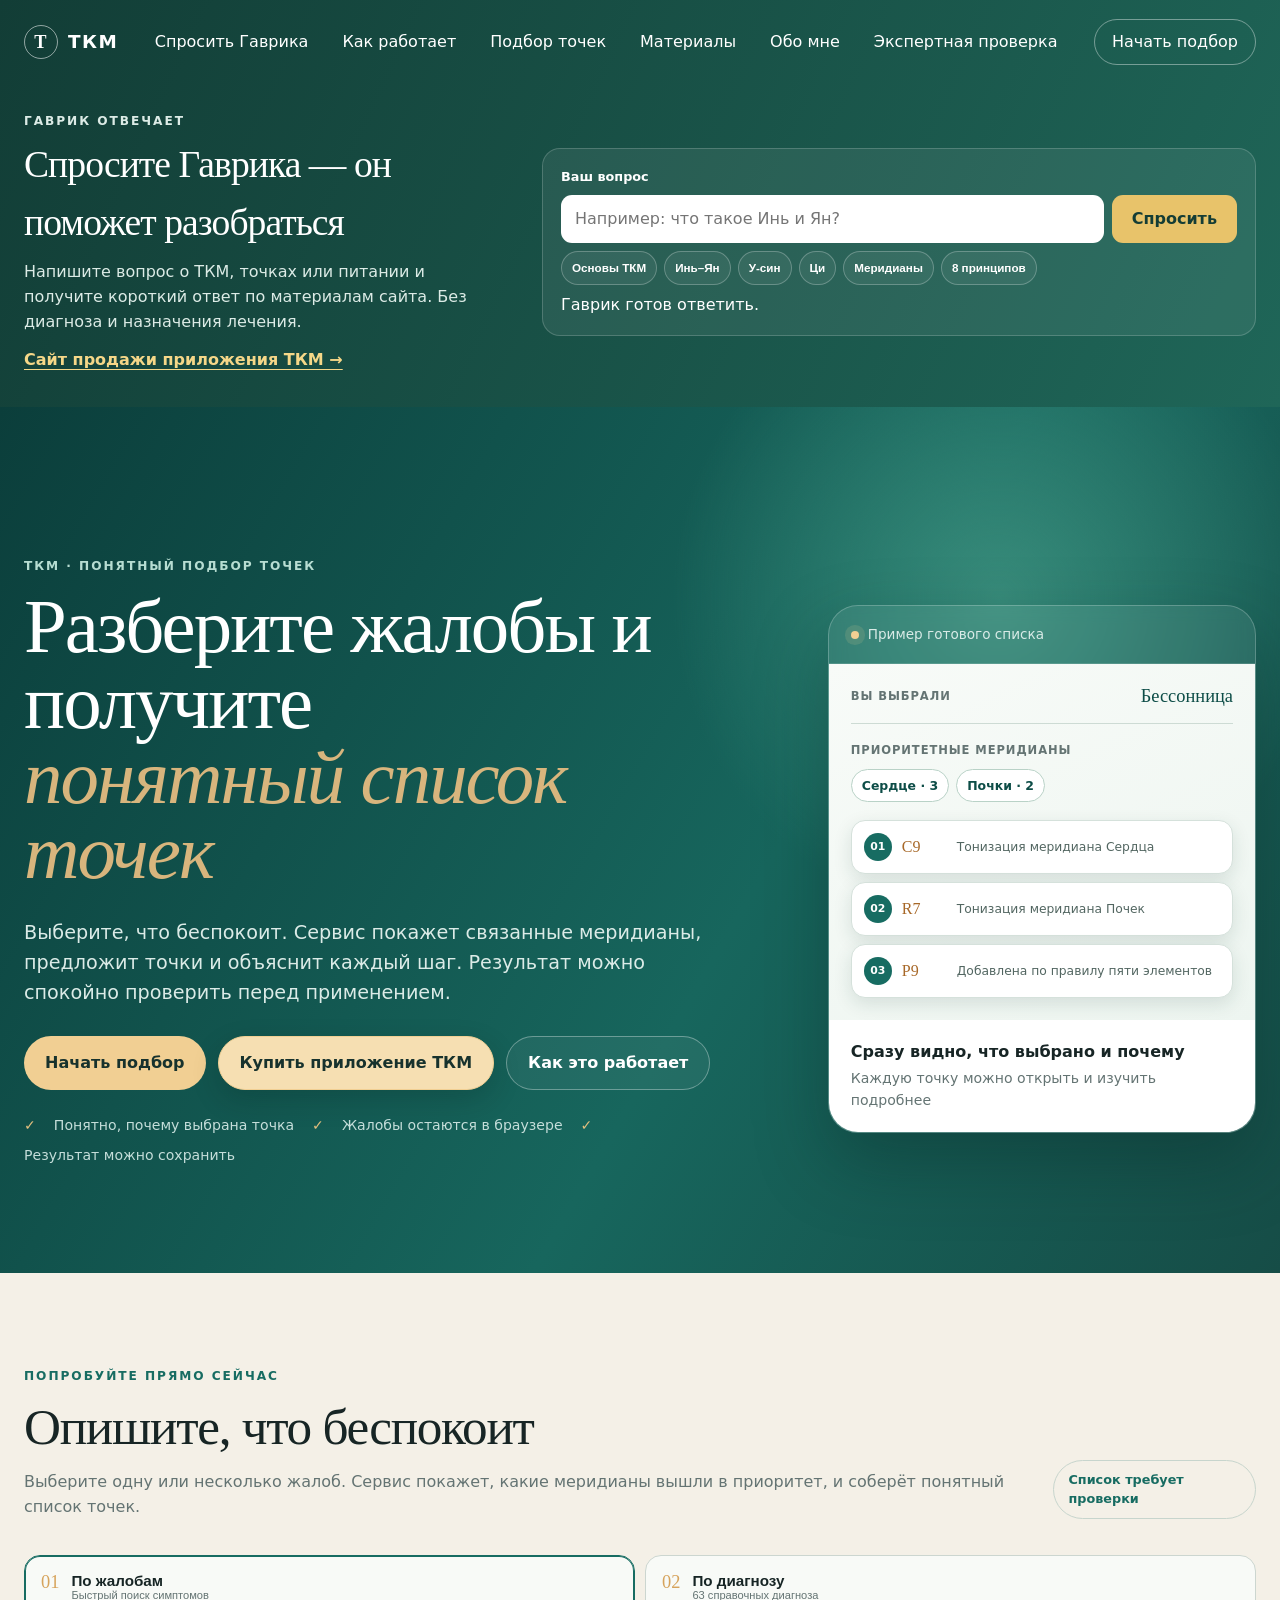
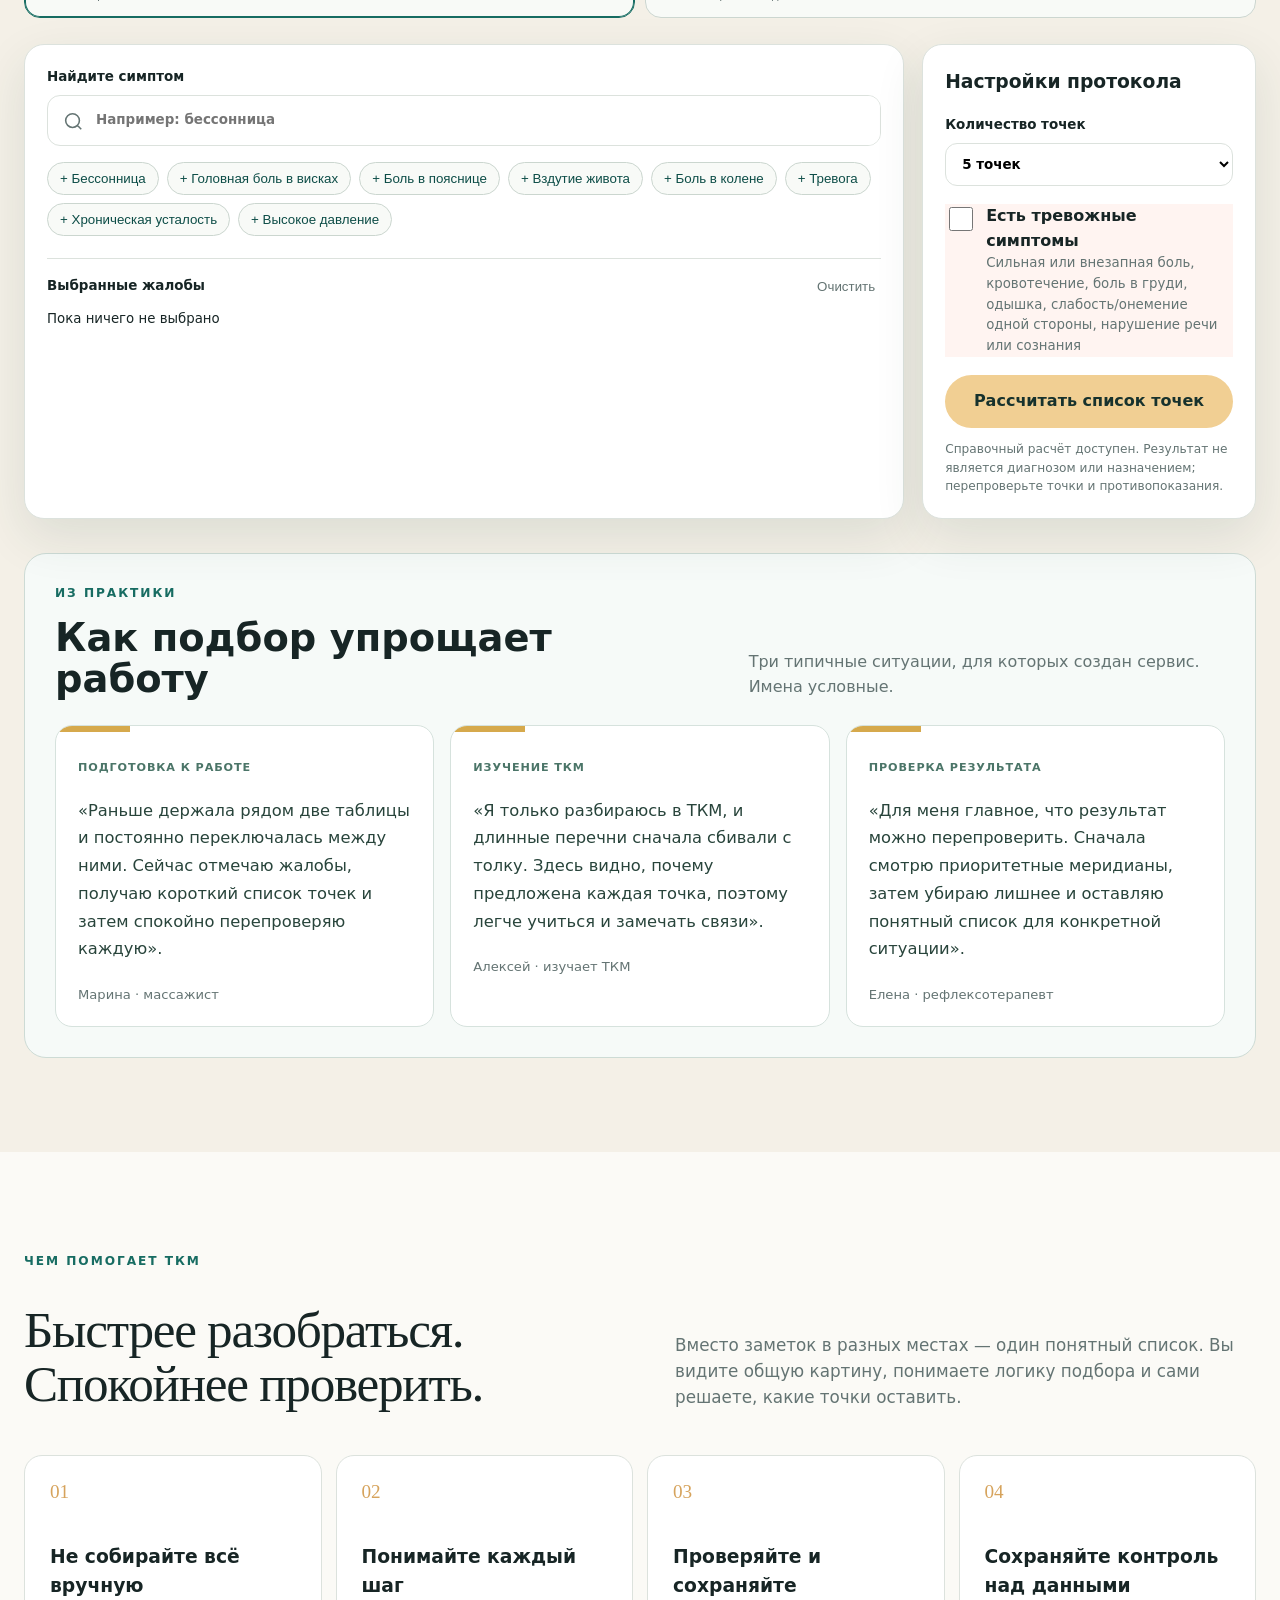
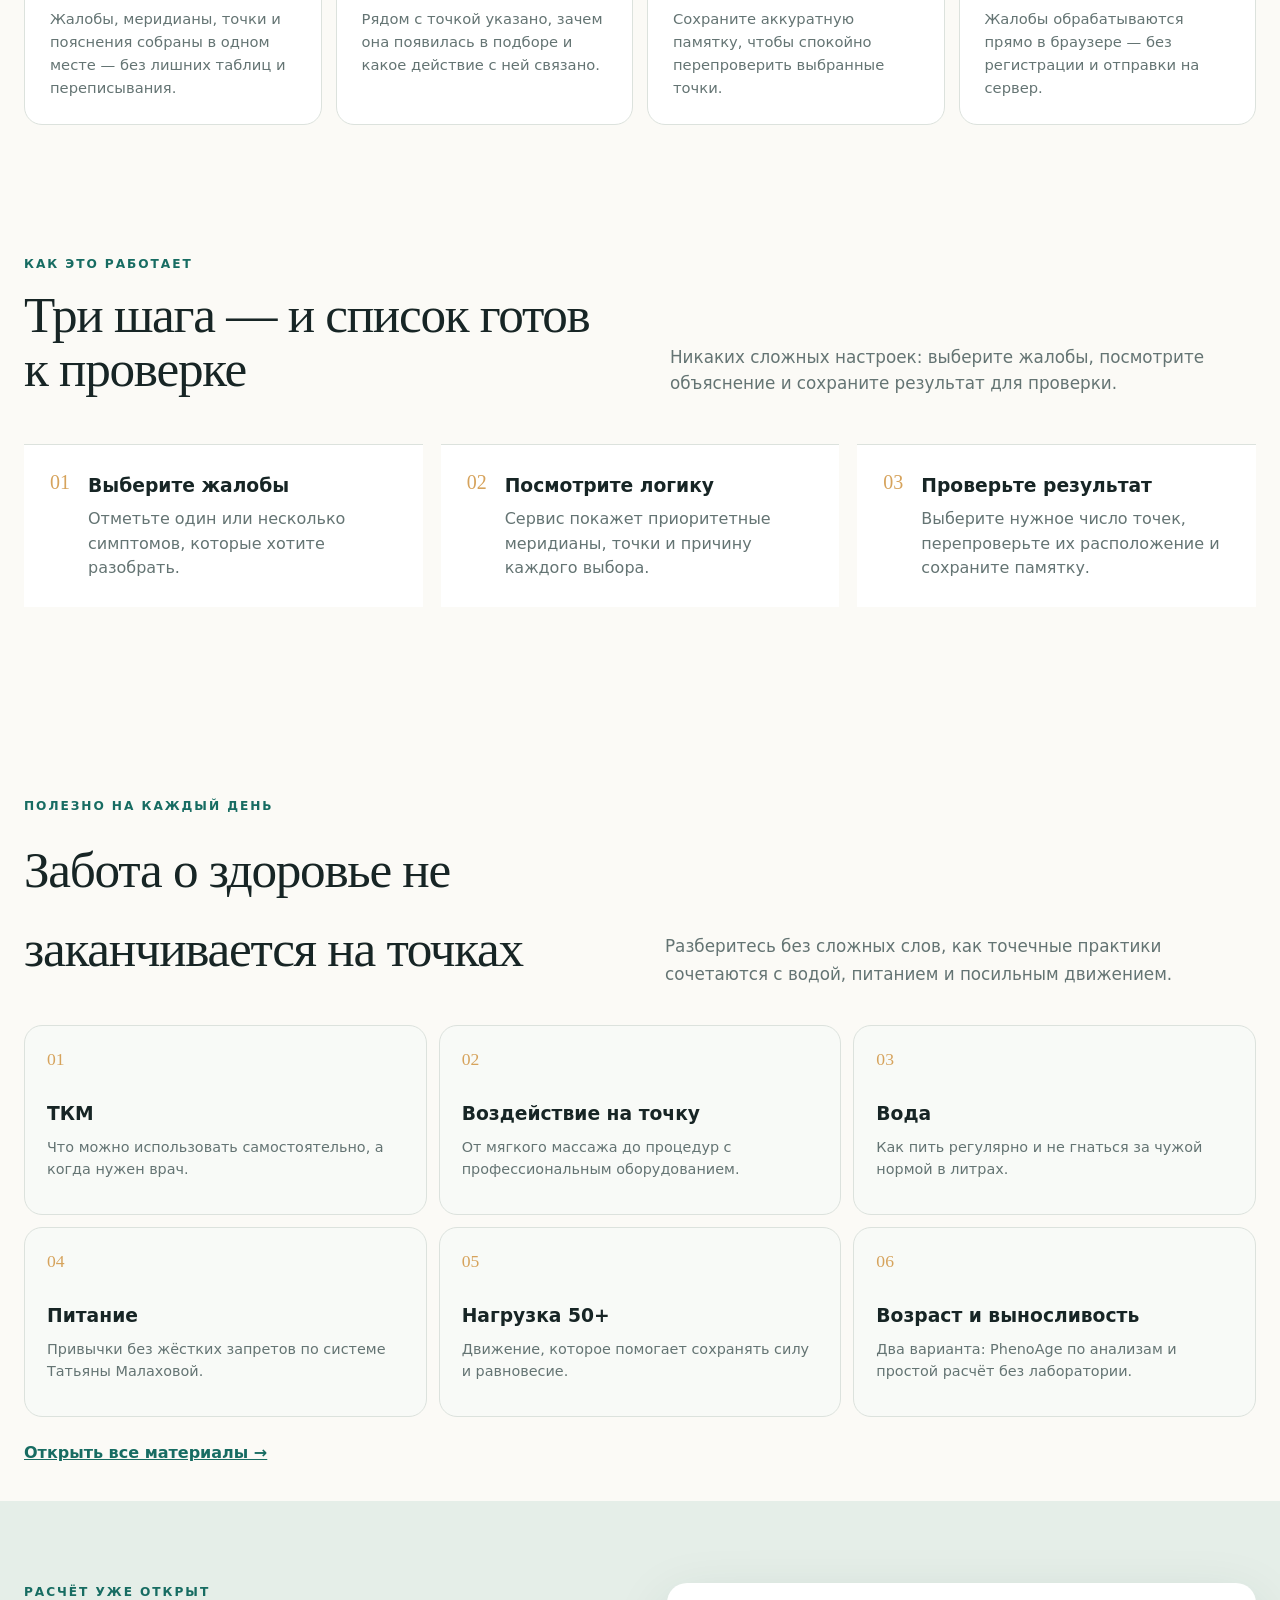
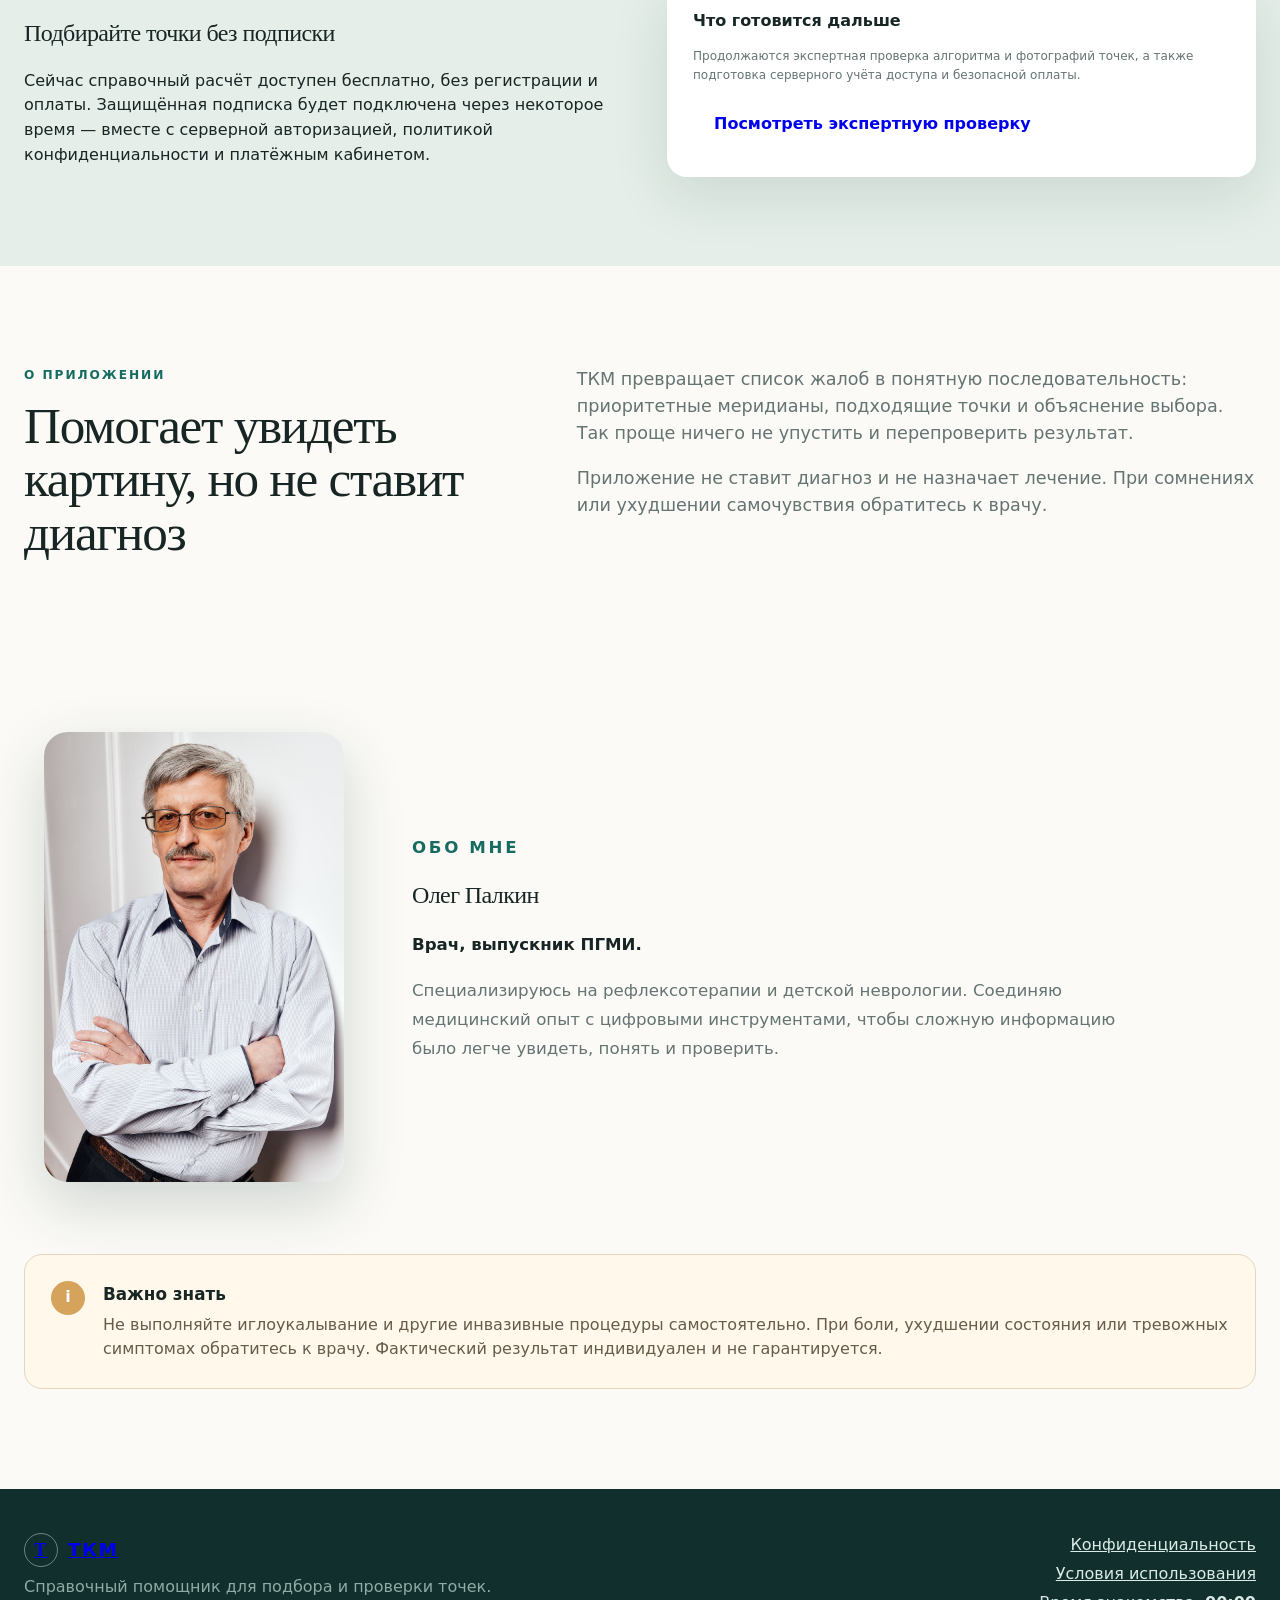
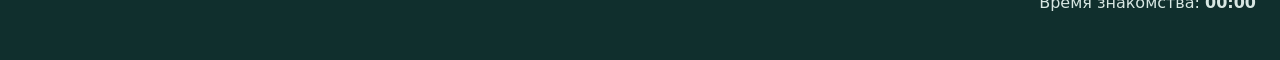
==== commit c30e6063: "fix: make R7 Fu-liu point clearly visible" ====
--- a/index.html
+++ b/index.html
@@ -9,7 +9,7 @@
   <meta name="referrer" content="strict-origin-when-cross-origin">
   <meta http-equiv="Content-Security-Policy" content="default-src 'self'; img-src 'self' data:; script-src 'self'; style-src 'self'; connect-src 'self'; object-src 'none'; base-uri 'self'; form-action 'self'">
   <link rel="stylesheet" href="assets/styles.css?v=20260825-1">
-  <link rel="stylesheet" href="assets/landing.css?v=20260830-3">
+  <link rel="stylesheet" href="assets/landing.css?v=20260831-1">
   <link rel="stylesheet" href="assets/layout-wide.css?v=20260830-1">
   <link rel="stylesheet" href="assets/accessibility.css?v=20260825-1">
 </head>
@@ -182,6 +182,6 @@
   <dialog id="exportDialog" class="dialog export-dialog"><button class="dialog-close" data-close-dialog aria-label="Закрыть">×</button><p class="eyebrow dark">Готово к сохранению</p><h2>Скачать список</h2><p>Выберите удобный формат. В документ войдут жалобы, приоритетные меридианы, точки и объяснения правил.</p><div class="export-options"><button type="button" data-export="txt"><b>TXT</b><span>Простой текст</span></button><button type="button" data-export="word"><b>Word</b><span>Текстовый документ</span></button><button type="button" data-export="pdf"><b>PDF</b><span>Печать или сохранение</span></button></div></dialog>
   <script src="assets/protocol-utils.js?v=20260826-1" defer></script>
   <script src="assets/gavrik.js?v=20260830-1" defer></script>
-  <script src="assets/app.js?v=20260830-5" defer></script>
+  <script src="assets/app.js?v=20260831-1" defer></script>
 </body>
 </html>
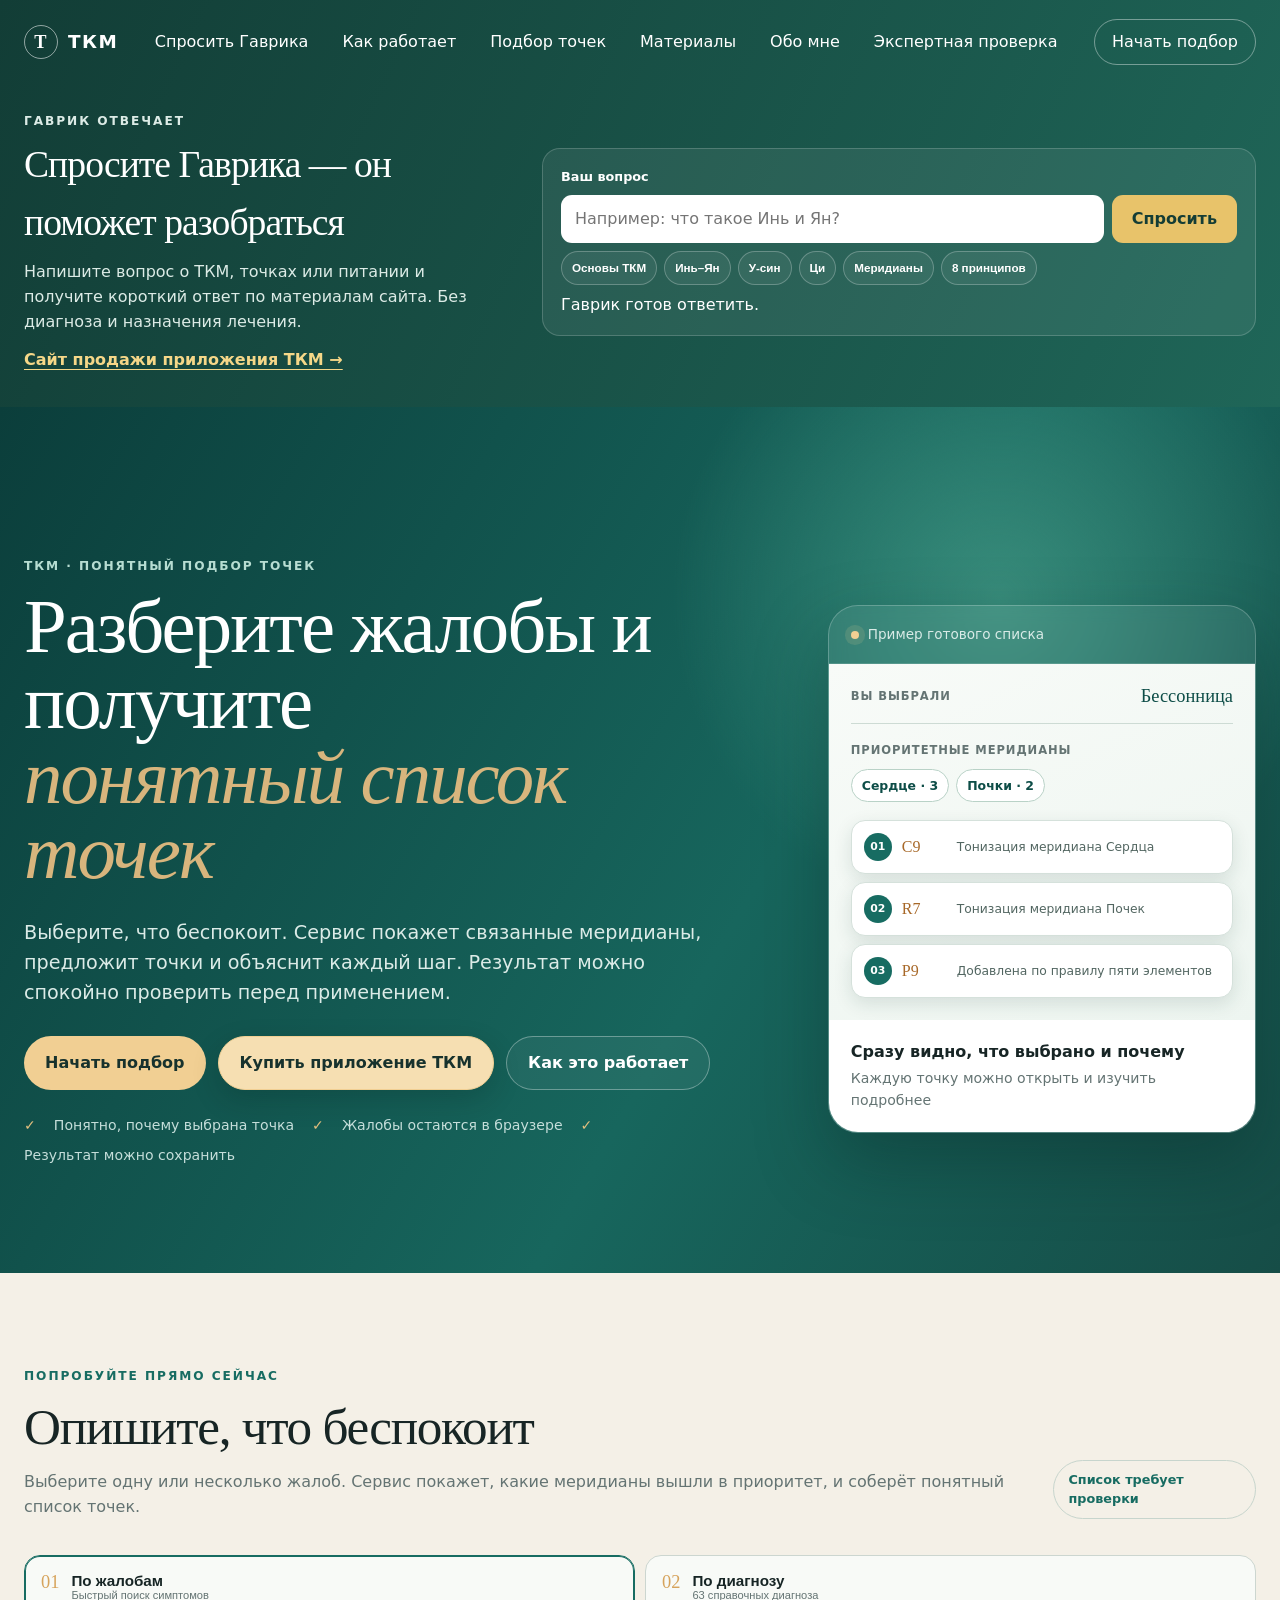
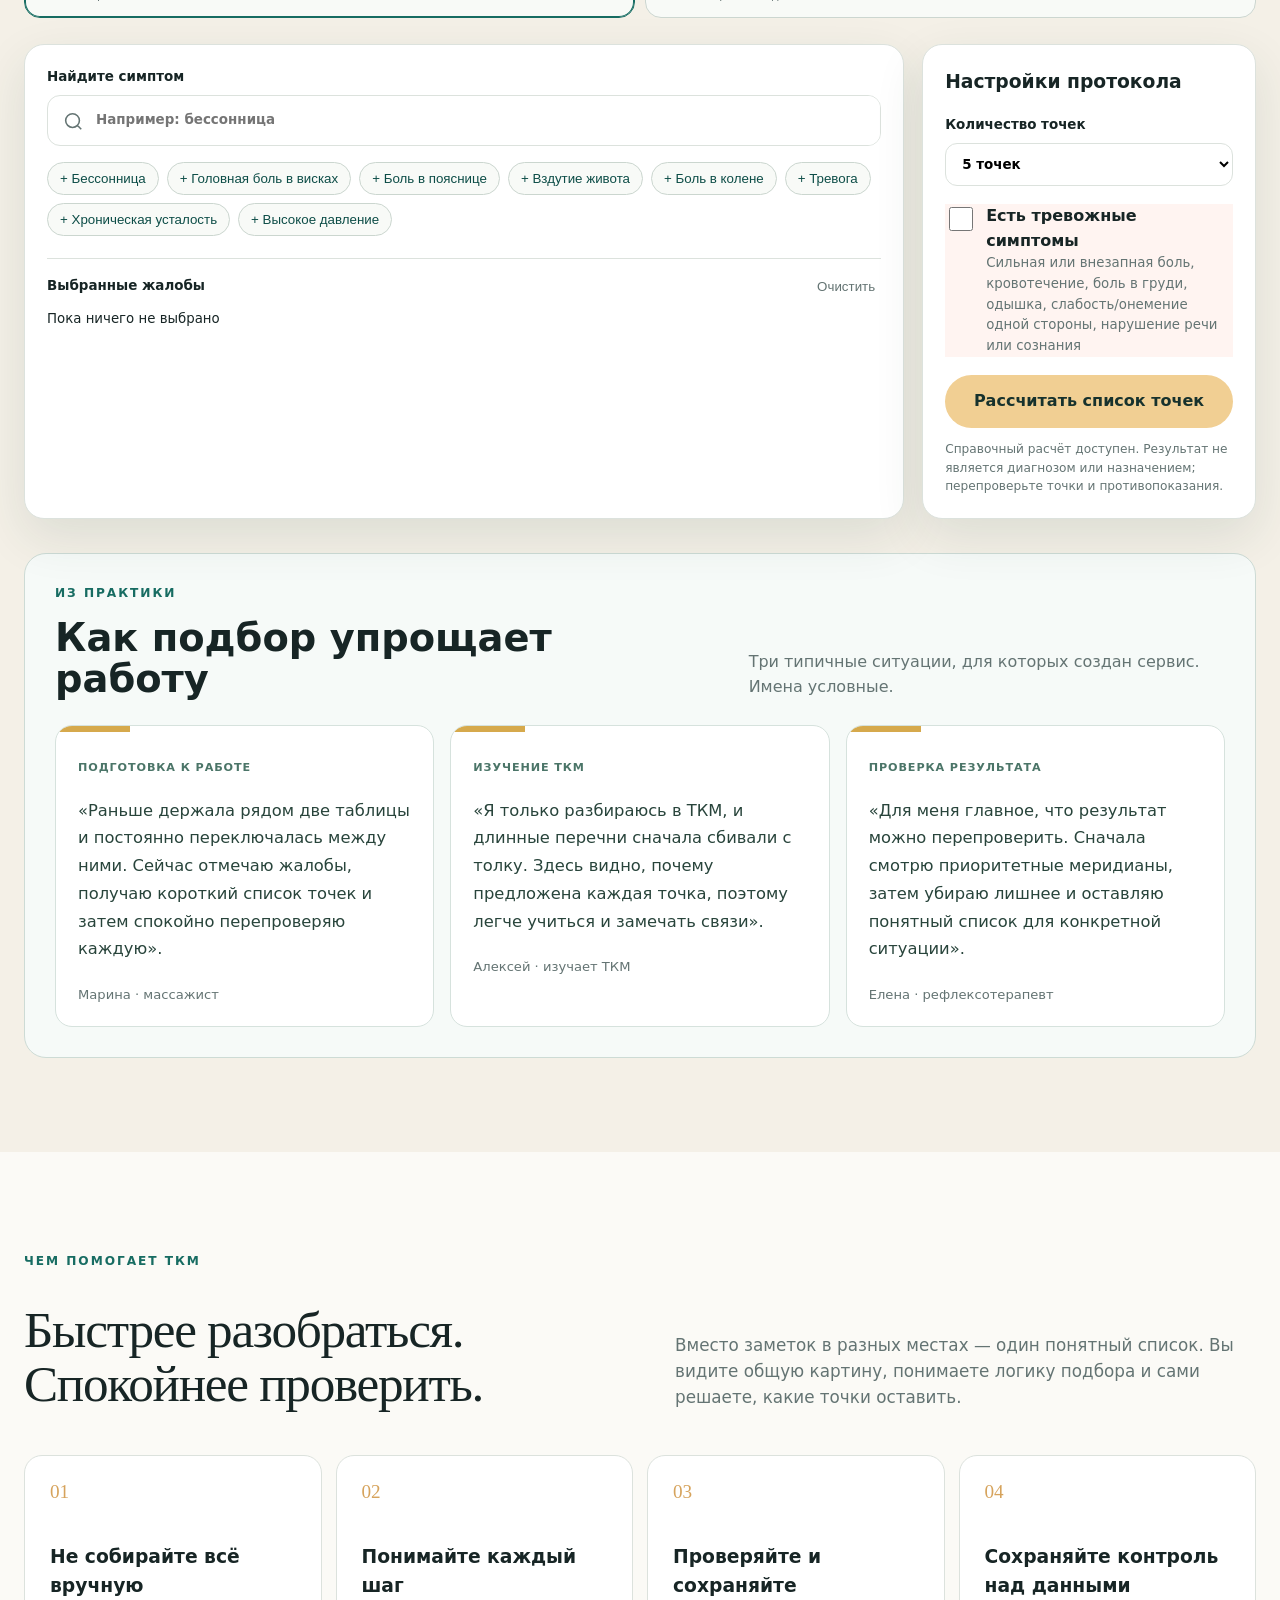
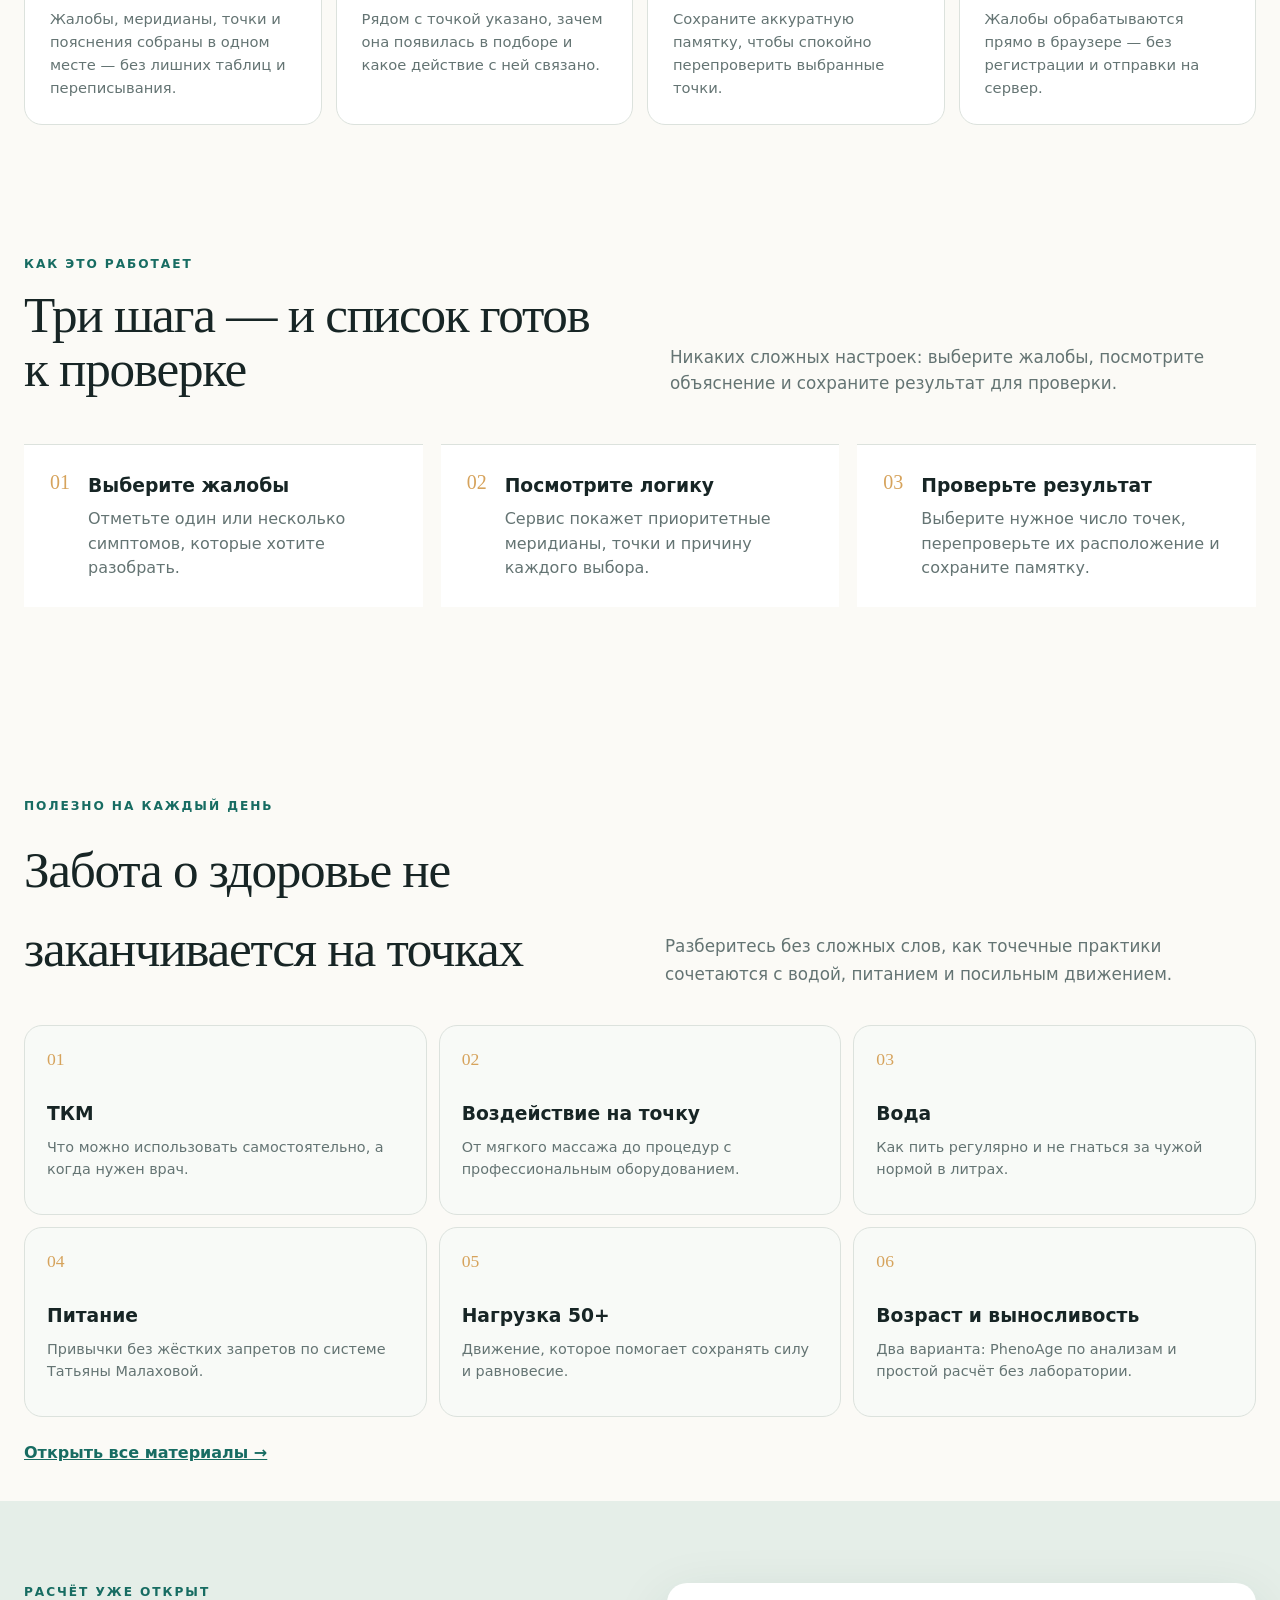
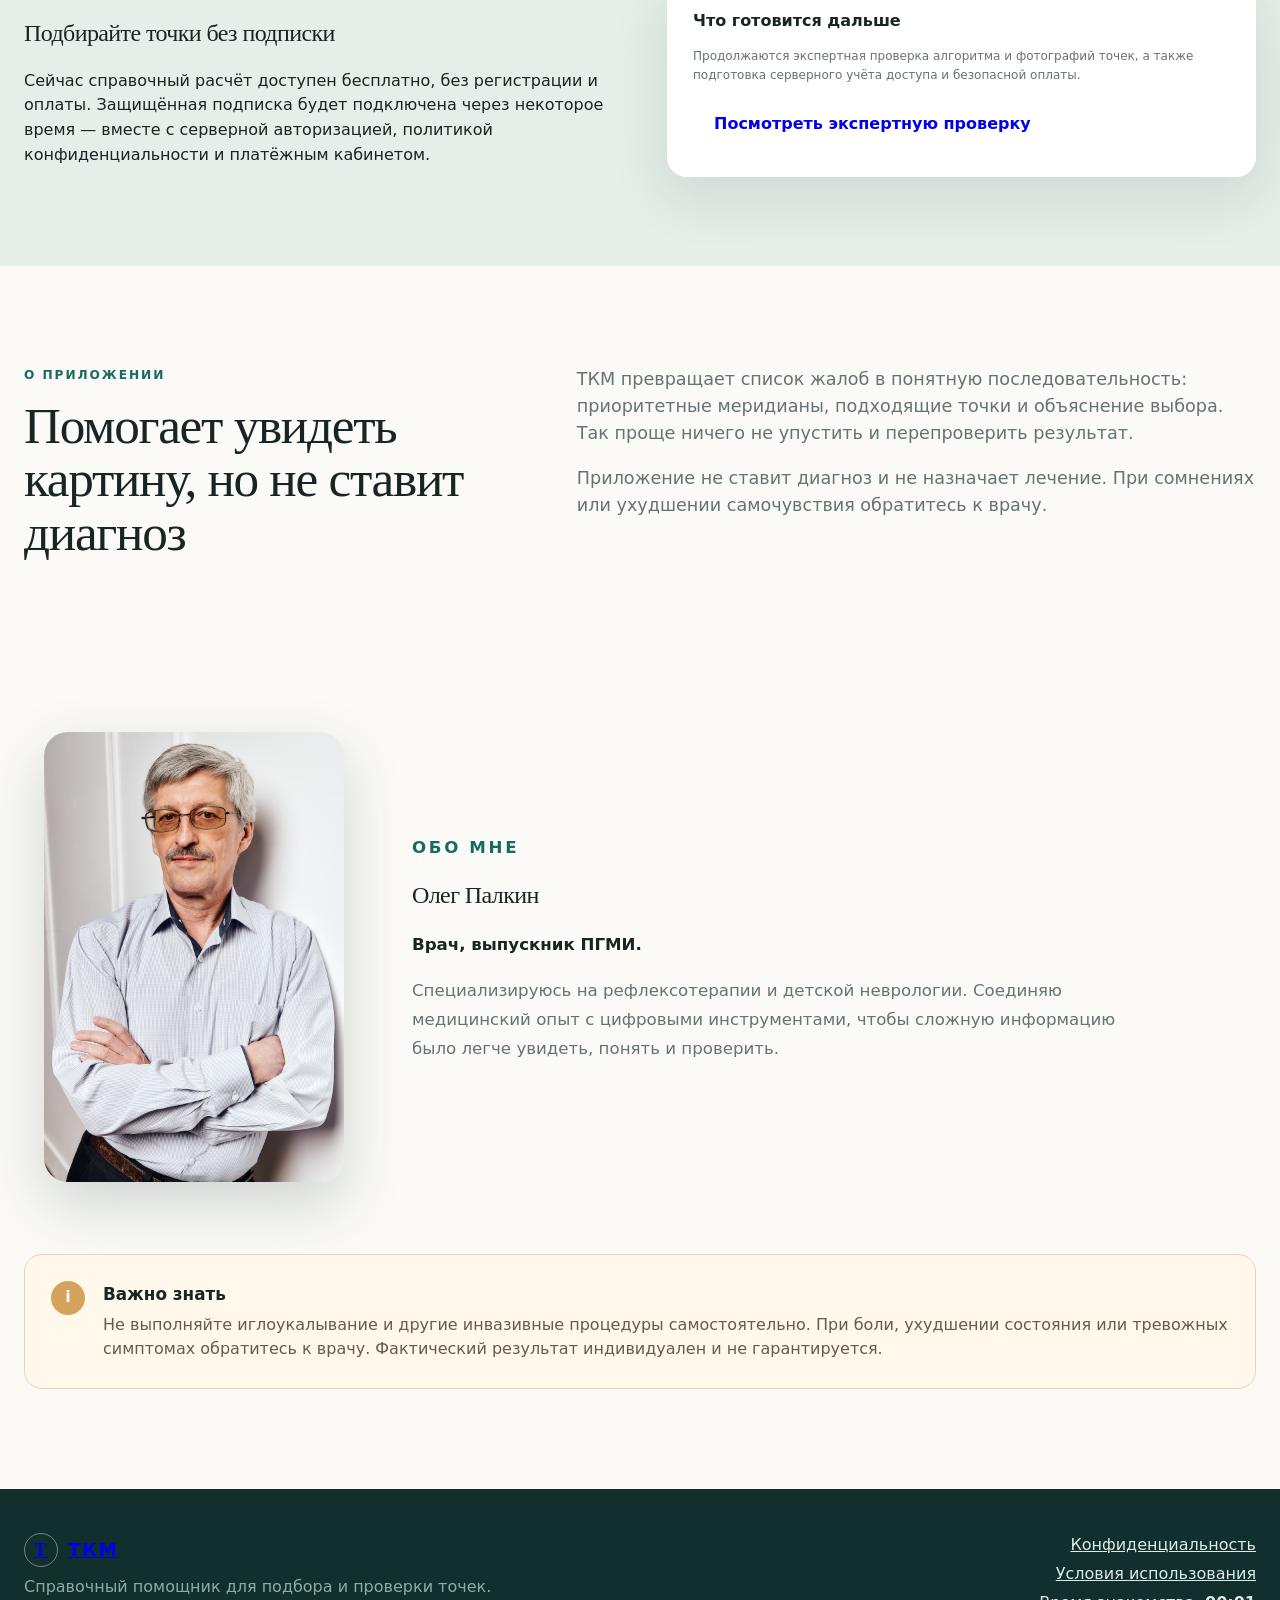
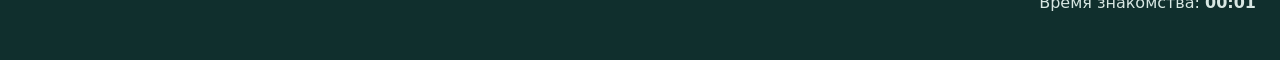
==== commit 3acfaeb0: "fix(qa): keep R7 fully visible in expanded view" ====
--- a/index.html
+++ b/index.html
@@ -9,7 +9,7 @@
   <meta name="referrer" content="strict-origin-when-cross-origin">
   <meta http-equiv="Content-Security-Policy" content="default-src 'self'; img-src 'self' data:; script-src 'self'; style-src 'self'; connect-src 'self'; object-src 'none'; base-uri 'self'; form-action 'self'">
   <link rel="stylesheet" href="assets/styles.css?v=20260825-1">
-  <link rel="stylesheet" href="assets/landing.css?v=20260831-1">
+  <link rel="stylesheet" href="assets/landing.css?v=20260831-2">
   <link rel="stylesheet" href="assets/layout-wide.css?v=20260830-1">
   <link rel="stylesheet" href="assets/accessibility.css?v=20260825-1">
 </head>
@@ -182,6 +182,6 @@
   <dialog id="exportDialog" class="dialog export-dialog"><button class="dialog-close" data-close-dialog aria-label="Закрыть">×</button><p class="eyebrow dark">Готово к сохранению</p><h2>Скачать список</h2><p>Выберите удобный формат. В документ войдут жалобы, приоритетные меридианы, точки и объяснения правил.</p><div class="export-options"><button type="button" data-export="txt"><b>TXT</b><span>Простой текст</span></button><button type="button" data-export="word"><b>Word</b><span>Текстовый документ</span></button><button type="button" data-export="pdf"><b>PDF</b><span>Печать или сохранение</span></button></div></dialog>
   <script src="assets/protocol-utils.js?v=20260826-1" defer></script>
   <script src="assets/gavrik.js?v=20260830-1" defer></script>
-  <script src="assets/app.js?v=20260831-1" defer></script>
+  <script src="assets/app.js?v=20260831-2" defer></script>
 </body>
 </html>
--- a/assets/landing.css
+++ b/assets/landing.css
@@ -488,6 +488,7 @@
 .point-image img.rotate-90 { rotate: 90deg; scale: .72; }
 .point-image img.rotate-180 { rotate: 180deg; }
 .point-image img.scale-85 { scale: .85; }
+.point-image img.diagram-portrait { width: auto; max-width: 100%; min-height: 0; margin-inline: auto; }
 
 .point-image:hover img { transform: scale(1.025); }
 .point-image img { transition: transform .2s ease; }
@@ -789,8 +790,9 @@
 .dialog-close { position: sticky; z-index: 3; top: 0; display: grid; float: right; place-items: center; width: 44px; height: 44px; border-radius: 50%; background: #fff; }
 #detailDialog { width: 96vw; max-width: 1400px; height: 94vh; max-height: 94vh; padding: 18px; }
 #detailDialog #dialogContent { clear: both; }
-#detailDialog .detail-image-frame { width: 100%; min-height: 0; height: min(72vh, 900px); }
-#detailDialog .detail-image-frame .detail-image { width: 100%; height: 100%; max-height: none; object-fit: contain; }
+#detailDialog .detail-image-frame { width: 100%; min-height: 0; height: min(58vh, 620px); }
+#detailDialog .detail-image-frame .detail-image { width: 100%; height: min(58vh, 620px); max-height: min(58vh, 620px); object-fit: contain; }
+#detailDialog .detail-image-frame .detail-image.diagram-portrait { width: auto; max-width: 100%; }
 #detailDialog .detail-image-frame .detail-image.rotate-90 { width: min(72vh, 900px); max-width: none; height: auto; scale: 1; }
 
 @media (max-width: 850px) {
@@ -808,7 +810,8 @@
   .point-visual,
   .point-image { width: 100%; height: 300px; min-height: 300px; }
   #detailDialog { width: 100vw; height: 100vh; max-height: 100vh; margin: 0; border-radius: 0; padding: 12px; }
-  #detailDialog .detail-image-frame { height: 72vh; border-radius: 10px; }
+  #detailDialog .detail-image-frame { height: 52vh; border-radius: 10px; }
+  #detailDialog .detail-image-frame .detail-image { height: 52vh; max-height: 52vh; }
 }
 .gavrik-form .gavrik-answer { min-height: 1.45em; color: #fff; line-height: 1.5; }
 .doctor-about { display: grid; grid-template-columns: minmax(220px, 340px) 1fr; gap: 48px; align-items: center; padding-top: 72px; padding-bottom: 72px; }
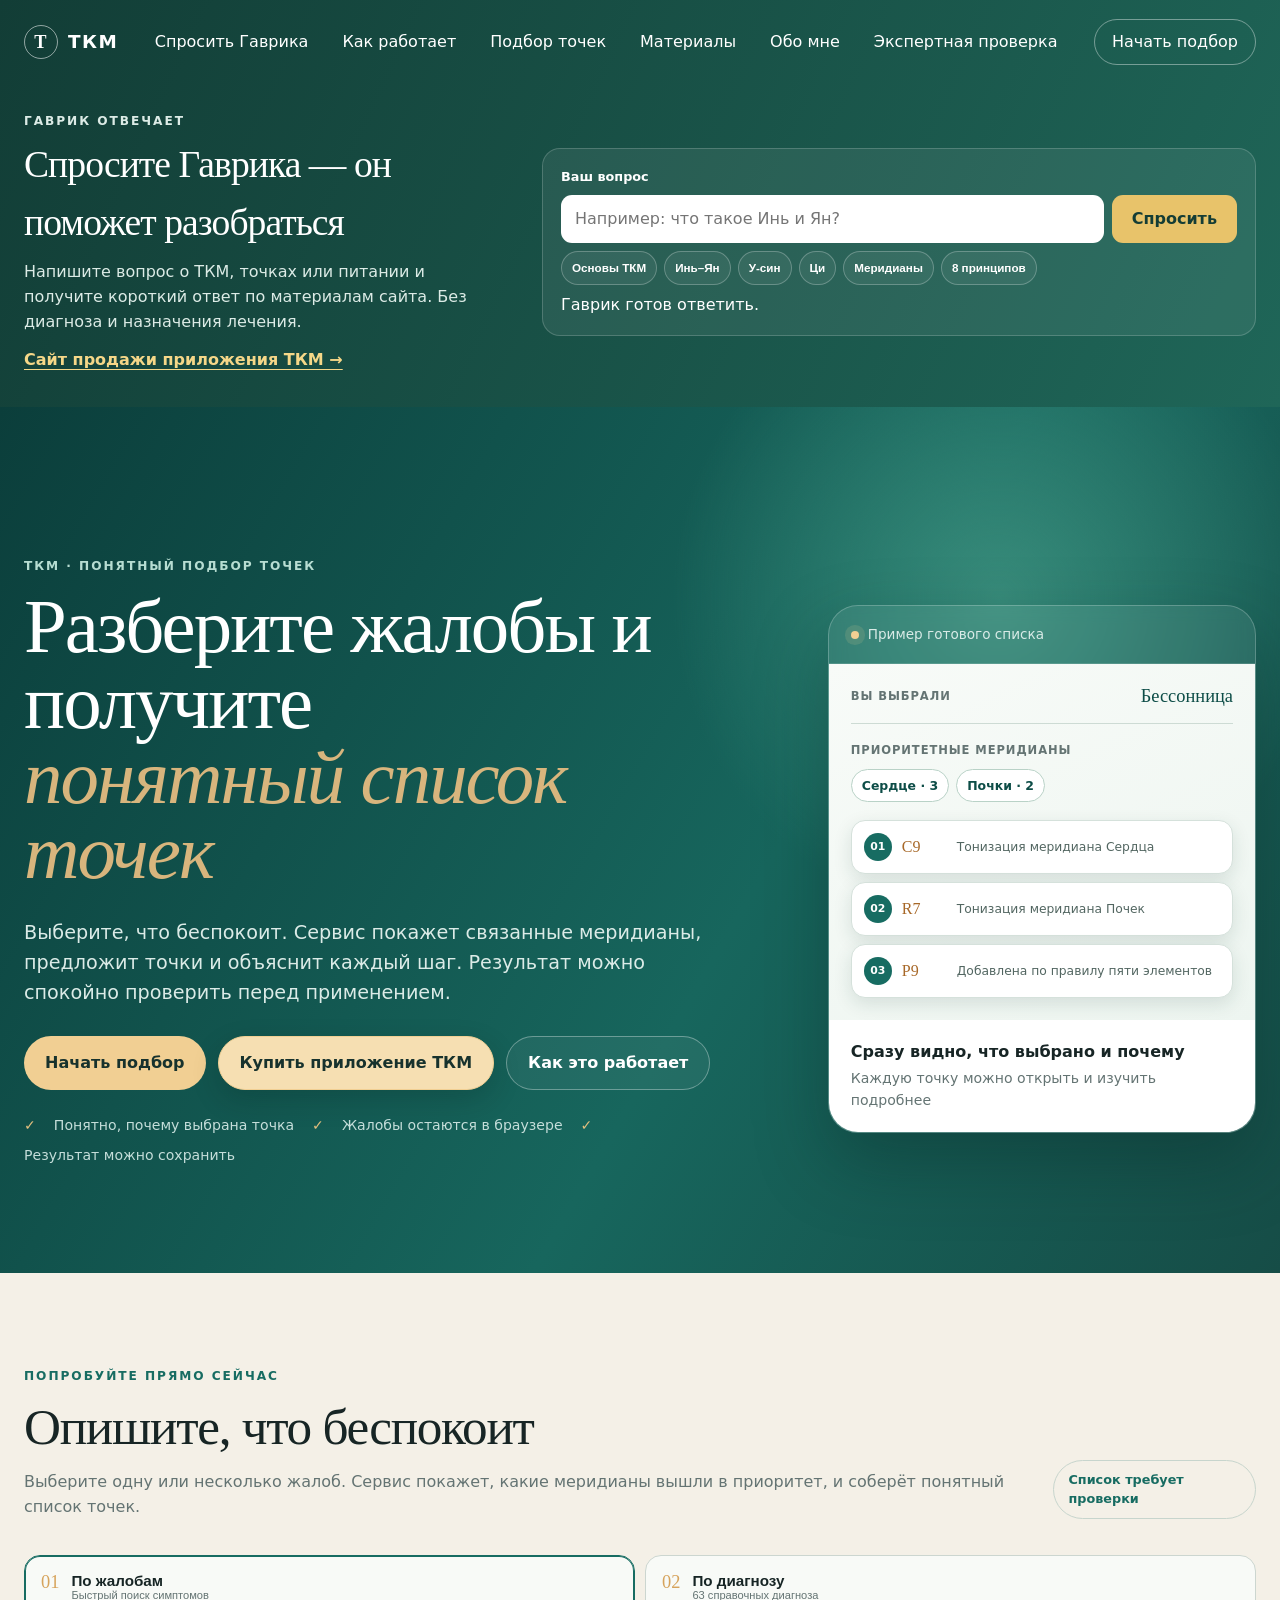
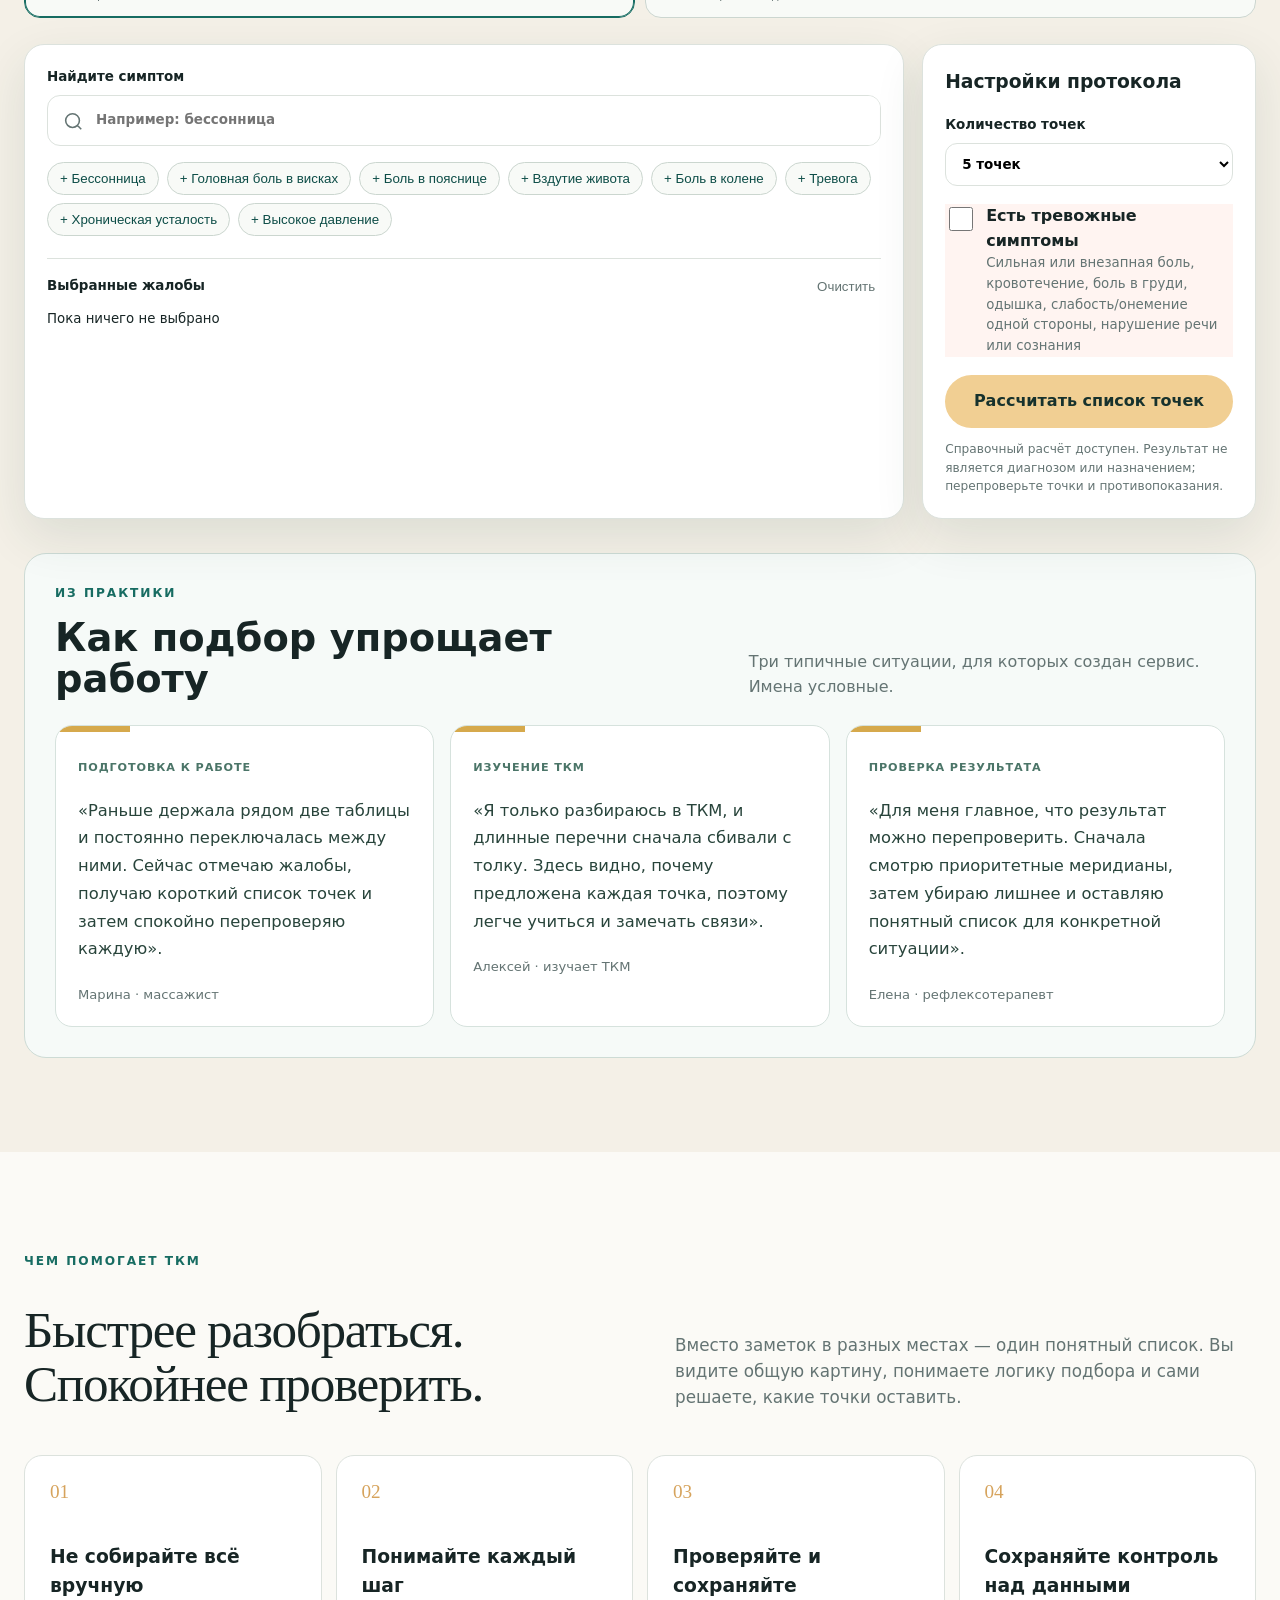
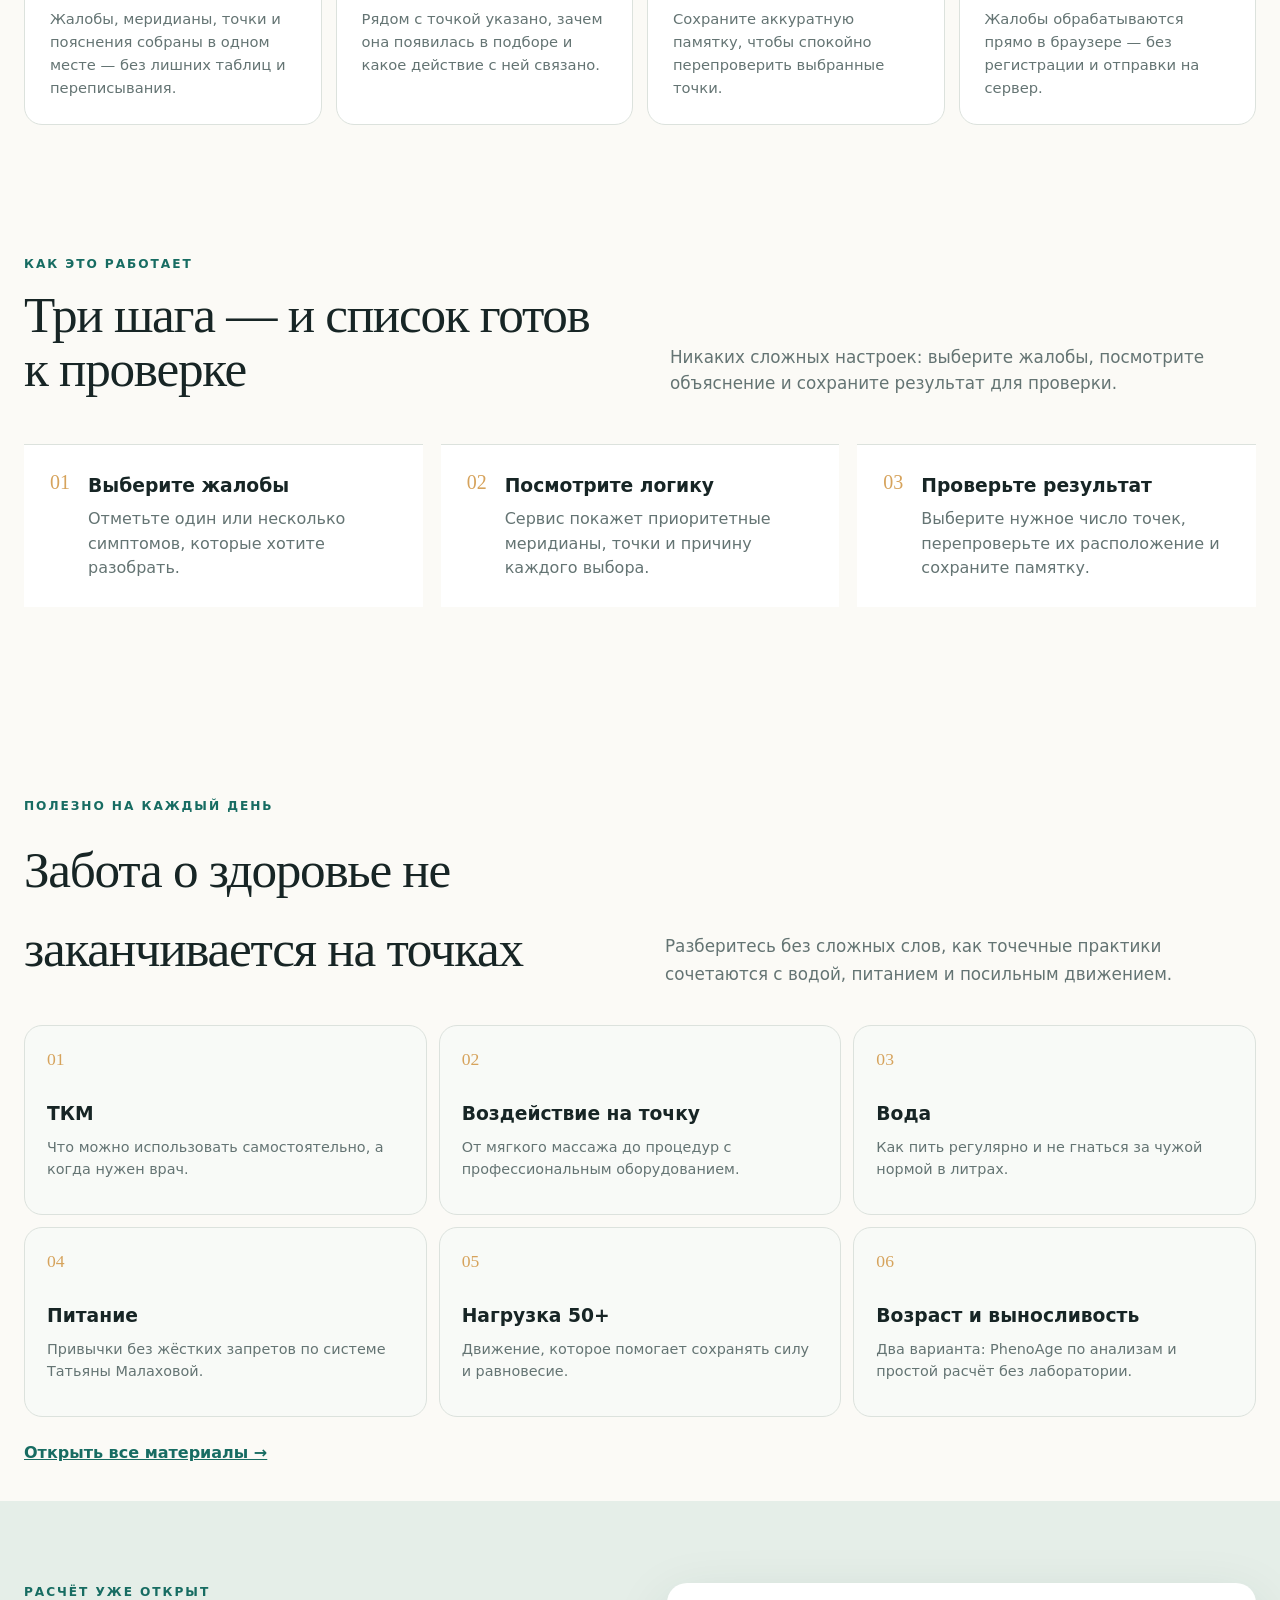
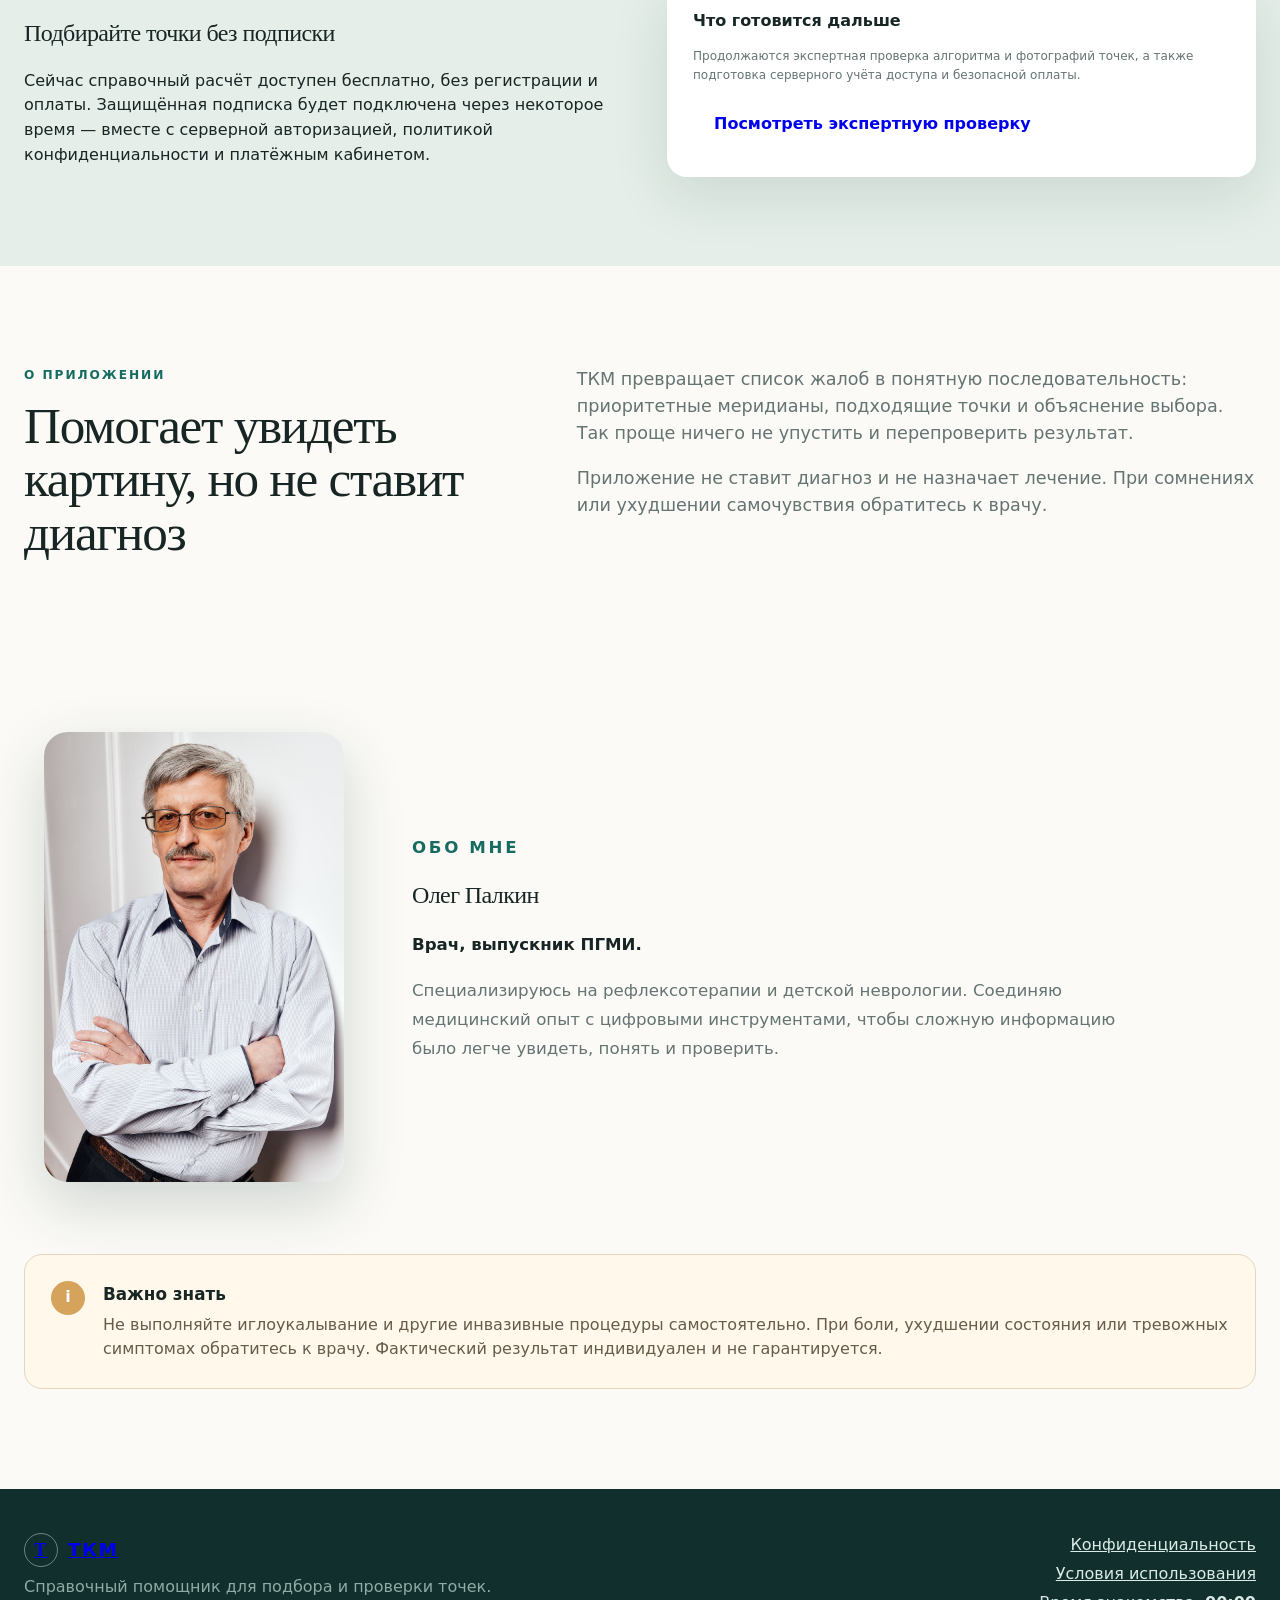
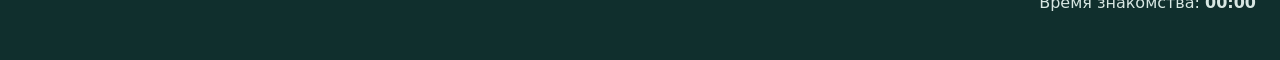
==== commit 8bf5d6d8: "fix(atlas): refresh Fu-liu asset mapping" ====
--- a/index.html
+++ b/index.html
@@ -182,6 +182,6 @@
   <dialog id="exportDialog" class="dialog export-dialog"><button class="dialog-close" data-close-dialog aria-label="Закрыть">×</button><p class="eyebrow dark">Готово к сохранению</p><h2>Скачать список</h2><p>Выберите удобный формат. В документ войдут жалобы, приоритетные меридианы, точки и объяснения правил.</p><div class="export-options"><button type="button" data-export="txt"><b>TXT</b><span>Простой текст</span></button><button type="button" data-export="word"><b>Word</b><span>Текстовый документ</span></button><button type="button" data-export="pdf"><b>PDF</b><span>Печать или сохранение</span></button></div></dialog>
   <script src="assets/protocol-utils.js?v=20260826-1" defer></script>
   <script src="assets/gavrik.js?v=20260830-1" defer></script>
-  <script src="assets/app.js?v=20260831-2" defer></script>
+  <script src="assets/app.js?v=20260831-3" defer></script>
 </body>
 </html>
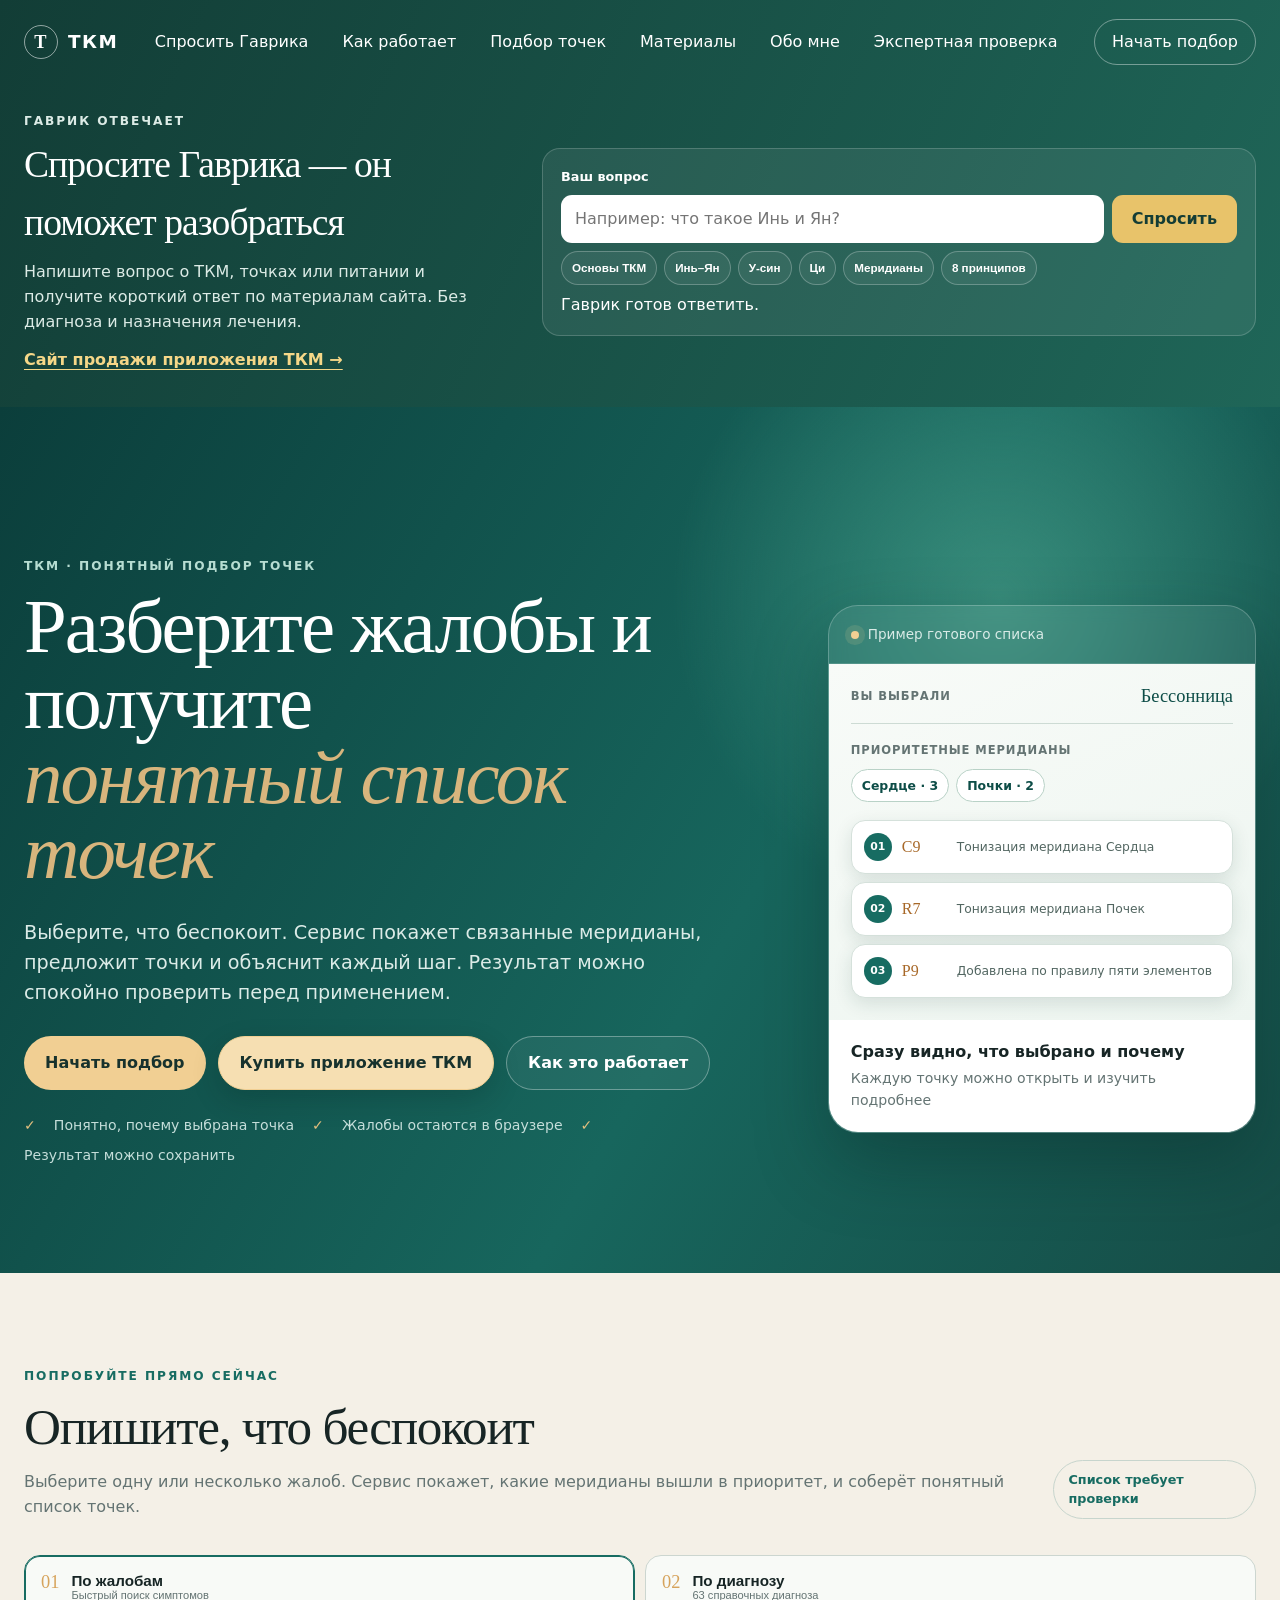
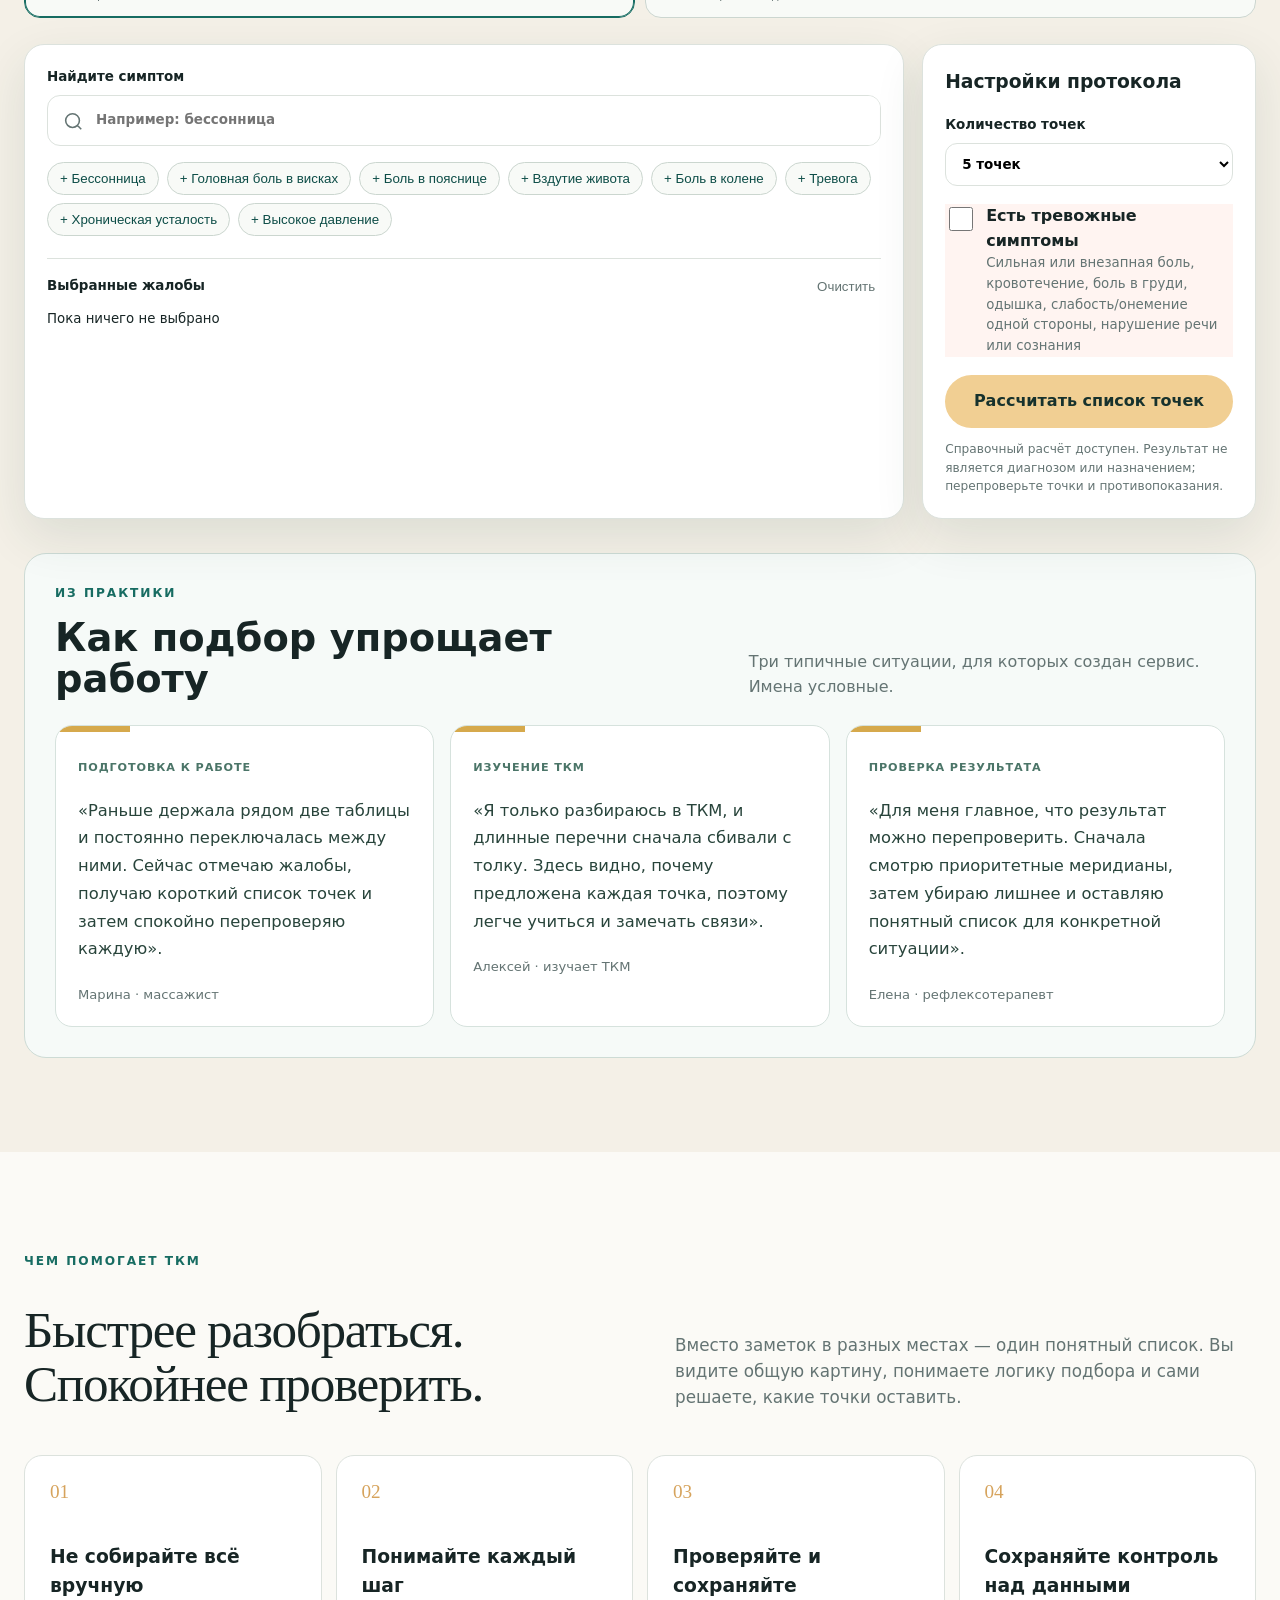
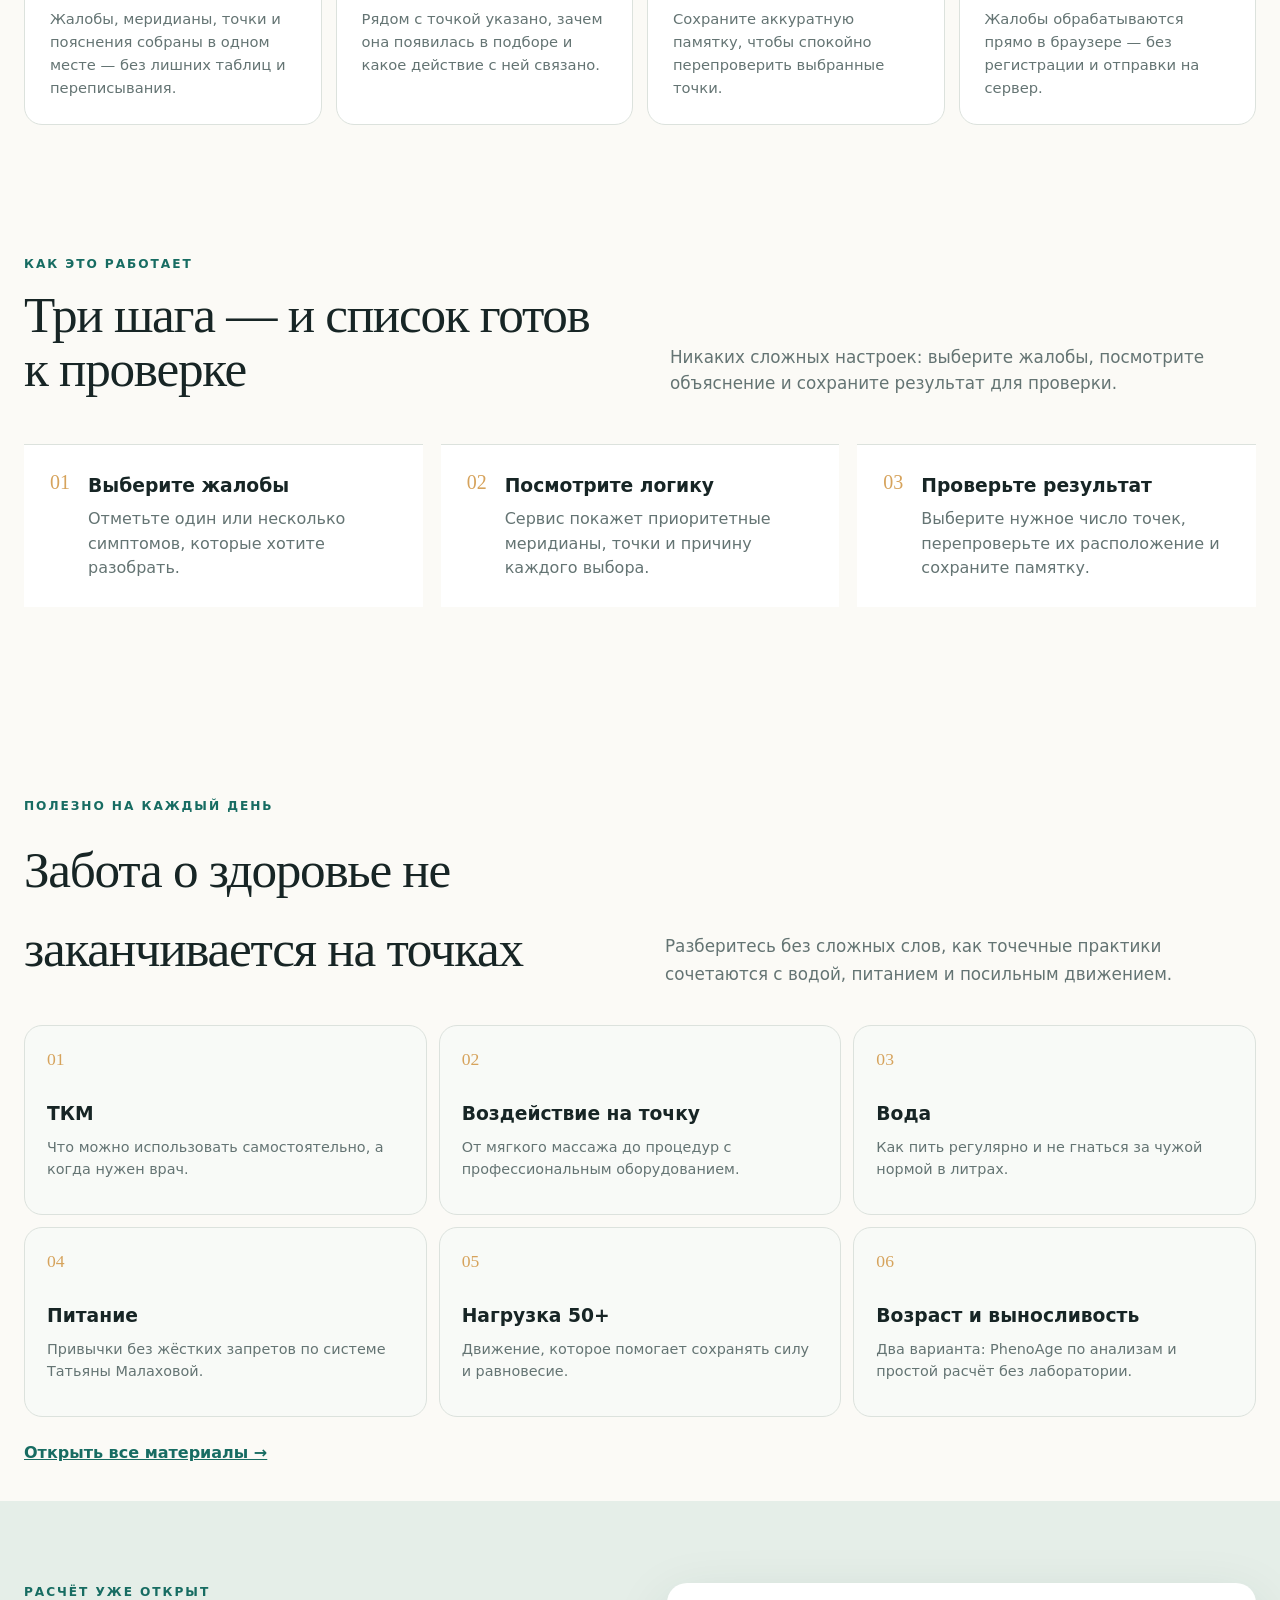
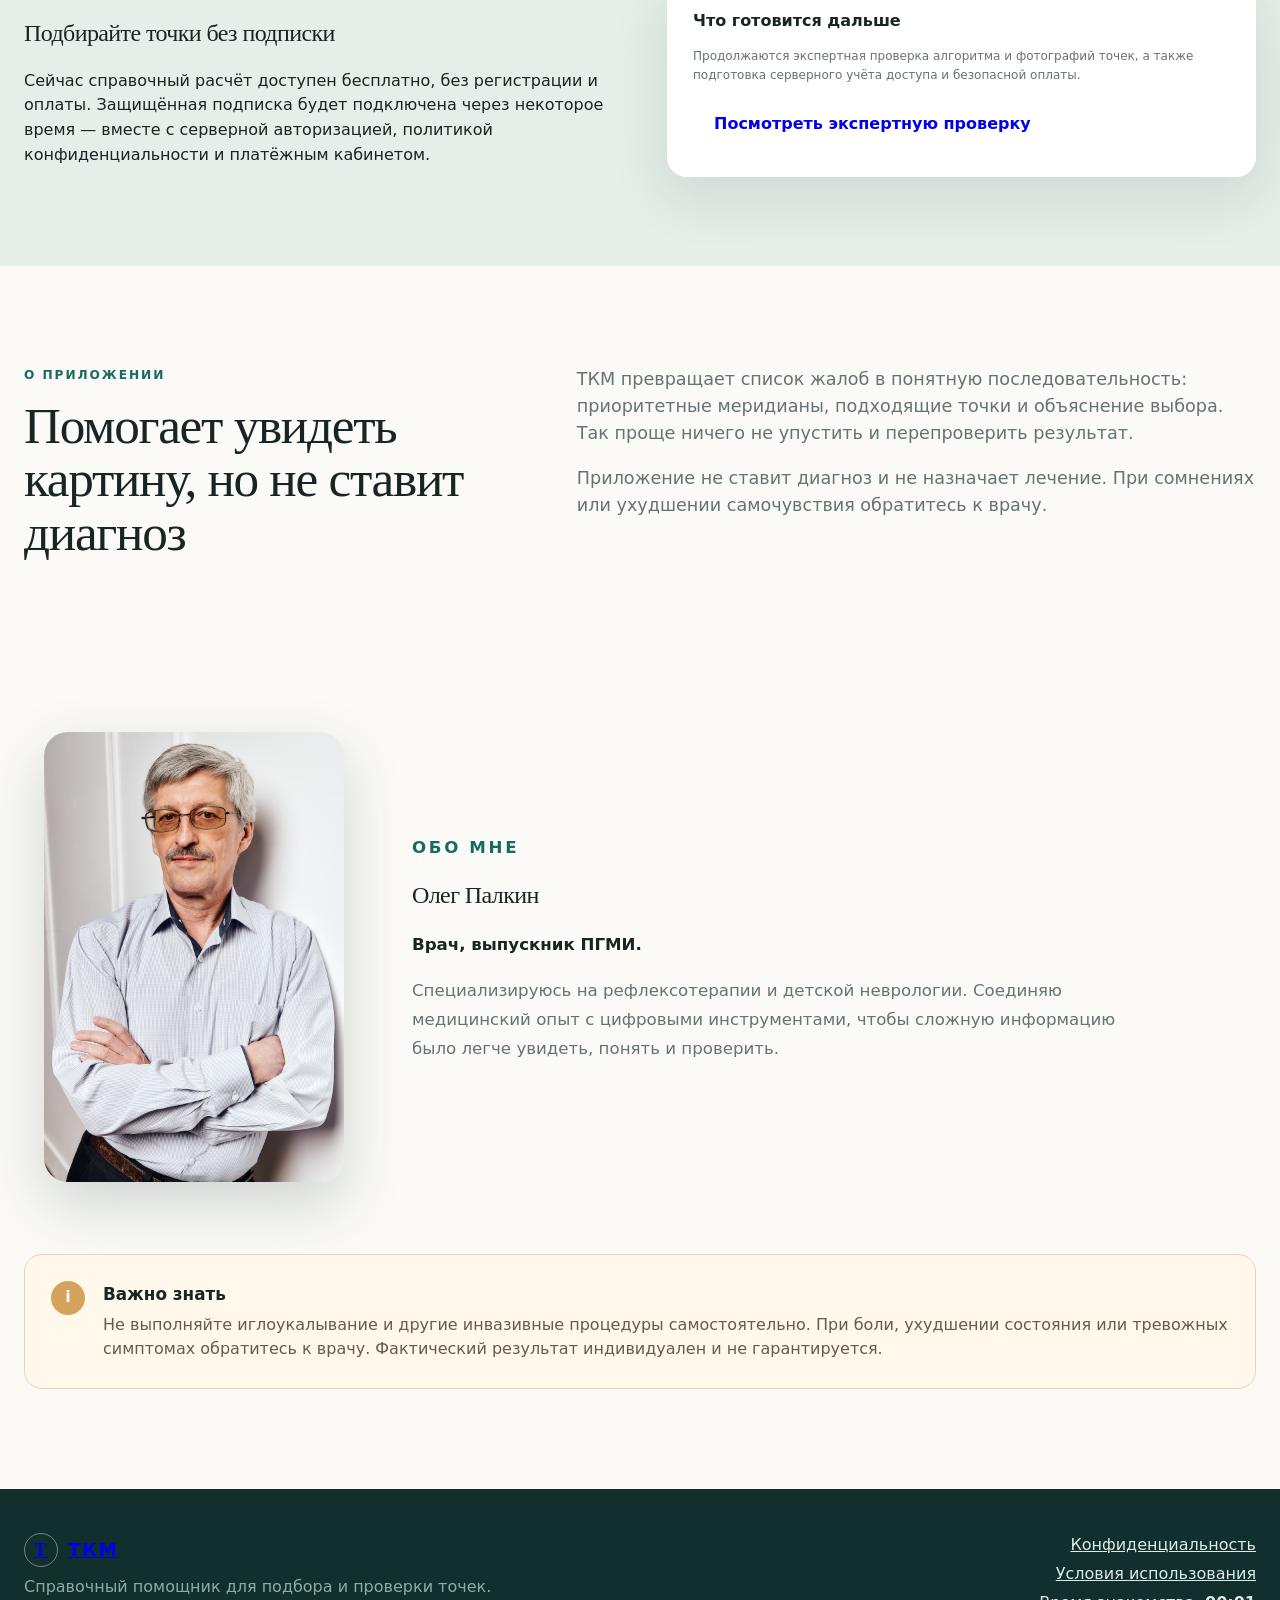
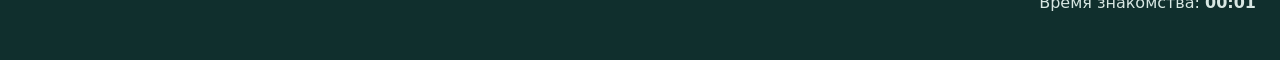
==== commit 7aaa50b8: "feat(site): add Yandex Metrika analytics" ====
--- a/index.html
+++ b/index.html
@@ -7,11 +7,12 @@
   <meta name="description" content="Выберите жалобы, увидьте связанные меридианы и получите понятный список точек с объяснением каждого шага.">
   <meta name="robots" content="noindex,nofollow">
   <meta name="referrer" content="strict-origin-when-cross-origin">
-  <meta http-equiv="Content-Security-Policy" content="default-src 'self'; img-src 'self' data:; script-src 'self'; style-src 'self'; connect-src 'self'; object-src 'none'; base-uri 'self'; form-action 'self'">
+  <meta http-equiv="Content-Security-Policy" content="default-src 'self'; img-src 'self' data: https://mc.yandex.ru; script-src 'self' https://mc.yandex.ru; style-src 'self'; connect-src 'self' https://mc.yandex.ru; object-src 'none'; base-uri 'self'; form-action 'self'">
   <link rel="stylesheet" href="assets/styles.css?v=20260825-1">
   <link rel="stylesheet" href="assets/landing.css?v=20260831-2">
   <link rel="stylesheet" href="assets/layout-wide.css?v=20260830-1">
   <link rel="stylesheet" href="assets/accessibility.css?v=20260825-1">
+  <script src="assets/metrika.js?v=20260902-1" defer></script>
 </head>
 <body class="landing-page">
   <a class="skip-link" href="#mainContent">Перейти к содержанию</a>
--- a/assets/landing.css
+++ b/assets/landing.css
@@ -487,7 +487,6 @@
 
 .point-image img.rotate-90 { rotate: 90deg; scale: .72; }
 .point-image img.rotate-180 { rotate: 180deg; }
-.point-image img.scale-85 { scale: .85; }
 .point-image img.diagram-portrait { width: auto; max-width: 100%; min-height: 0; margin-inline: auto; }
 
 .point-image:hover img { transform: scale(1.025); }
@@ -497,7 +496,6 @@
 .detail-image-frame .detail-image { display: block; width: 100%; max-width: 100%; height: 360px; object-fit: contain; object-position: center; background: #f2eee4; }
 .detail-image-frame .detail-image.rotate-90 { rotate: 90deg; scale: .72; }
 .detail-image-frame .detail-image.rotate-180 { rotate: 180deg; }
-.detail-image-frame .detail-image.scale-85 { scale: .85; }
 
 .point-image.placeholder {
   display: grid;
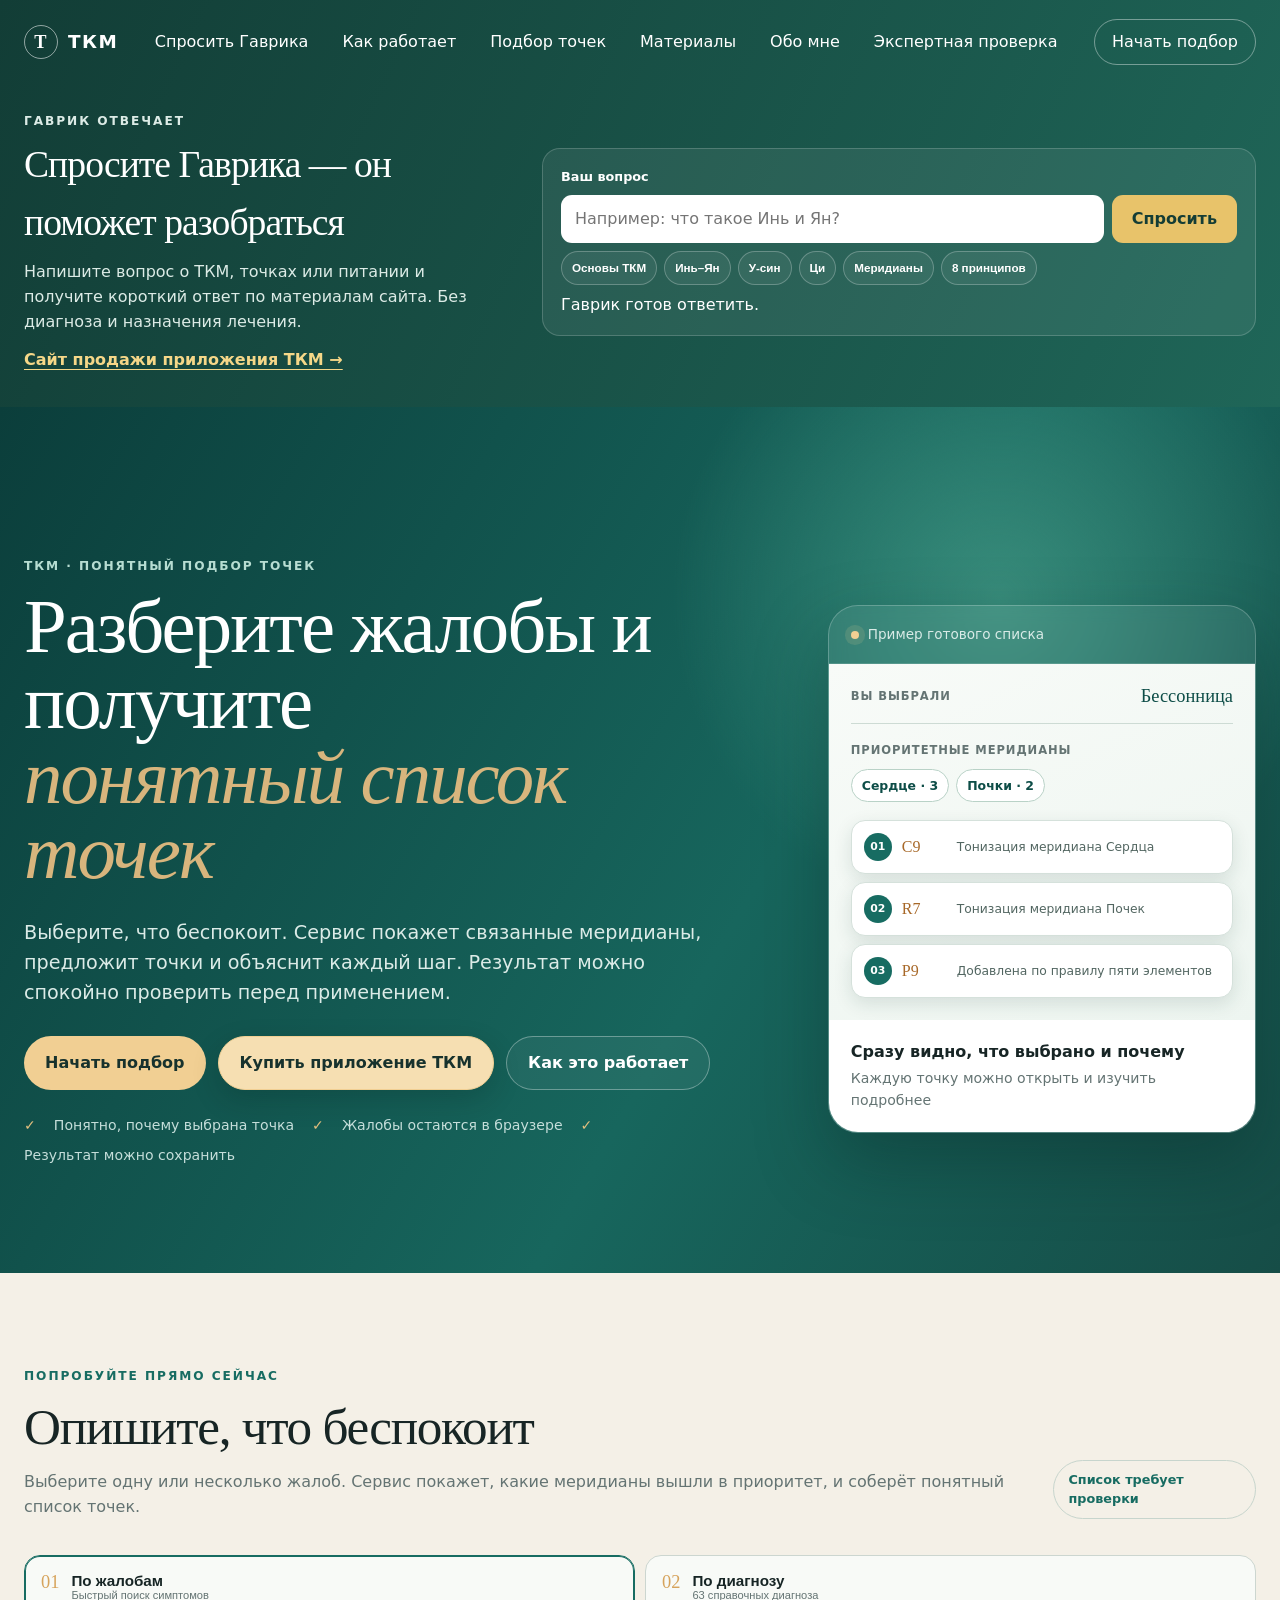
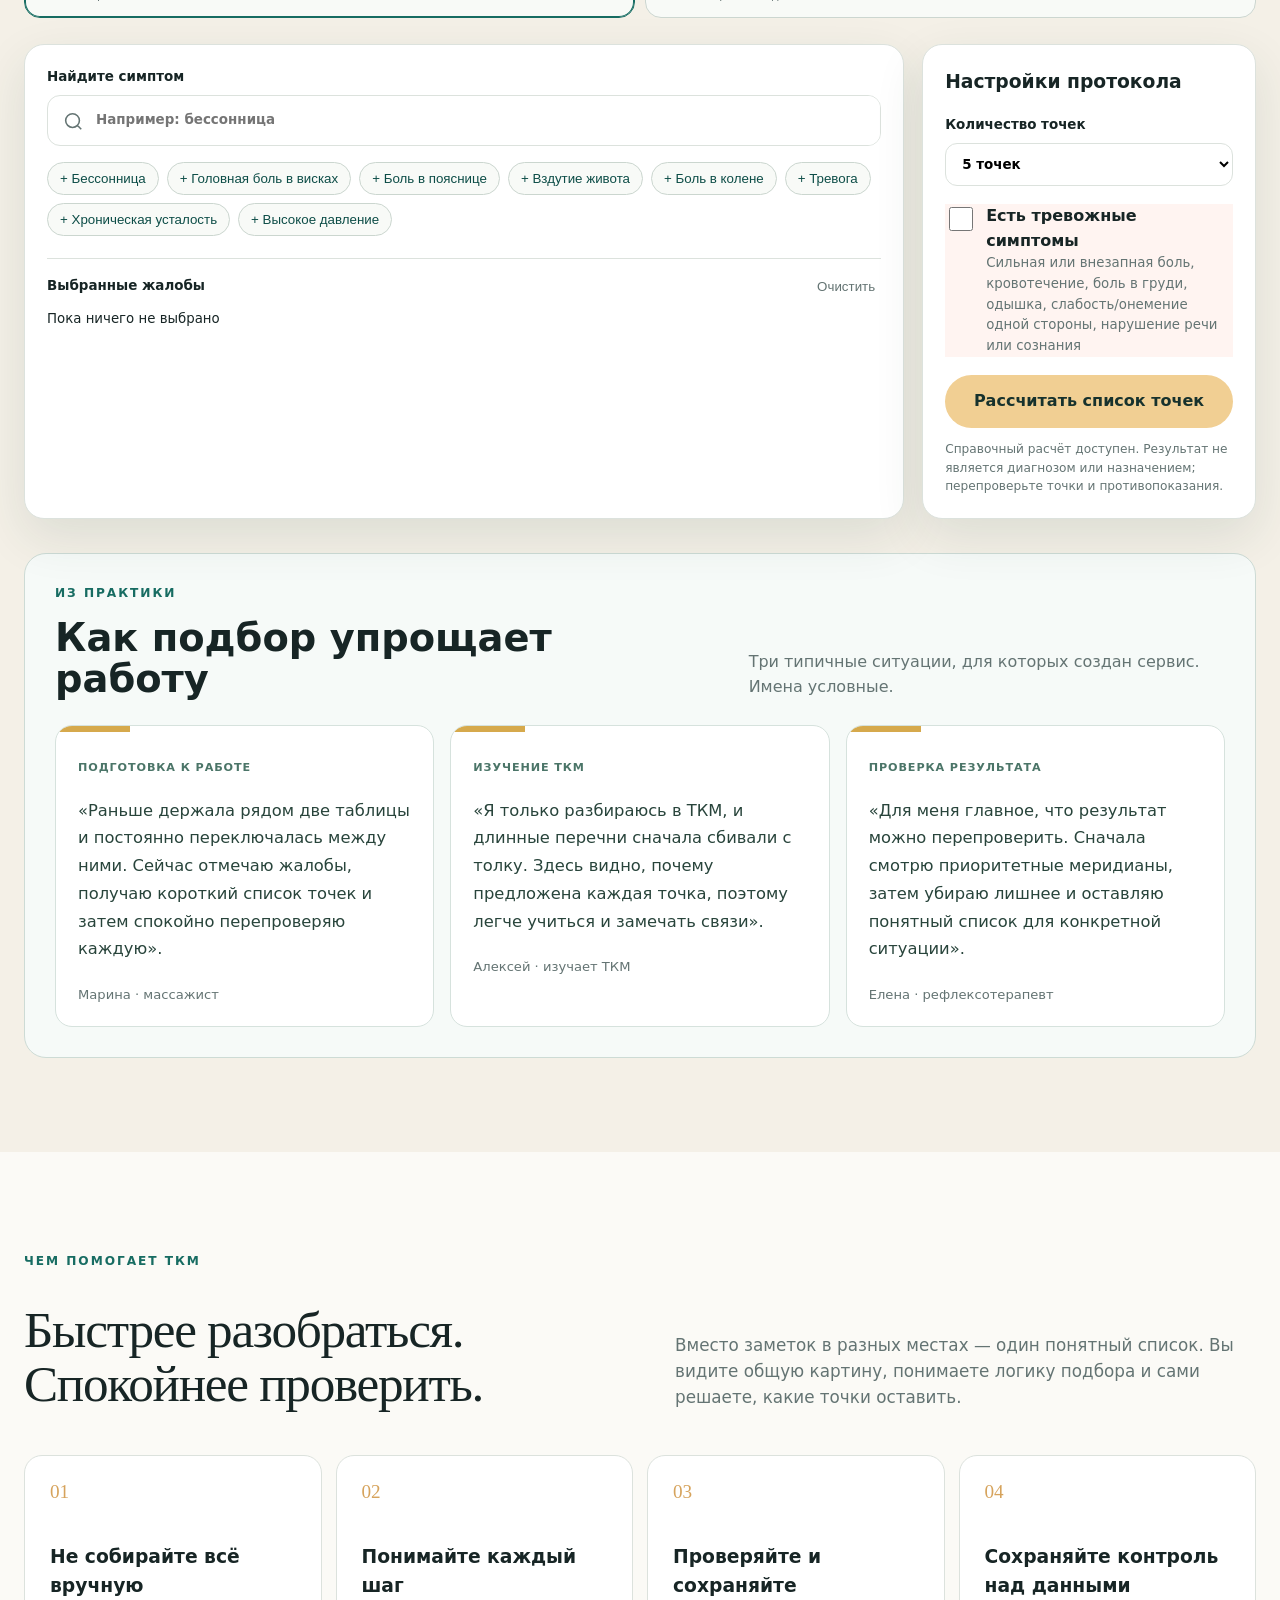
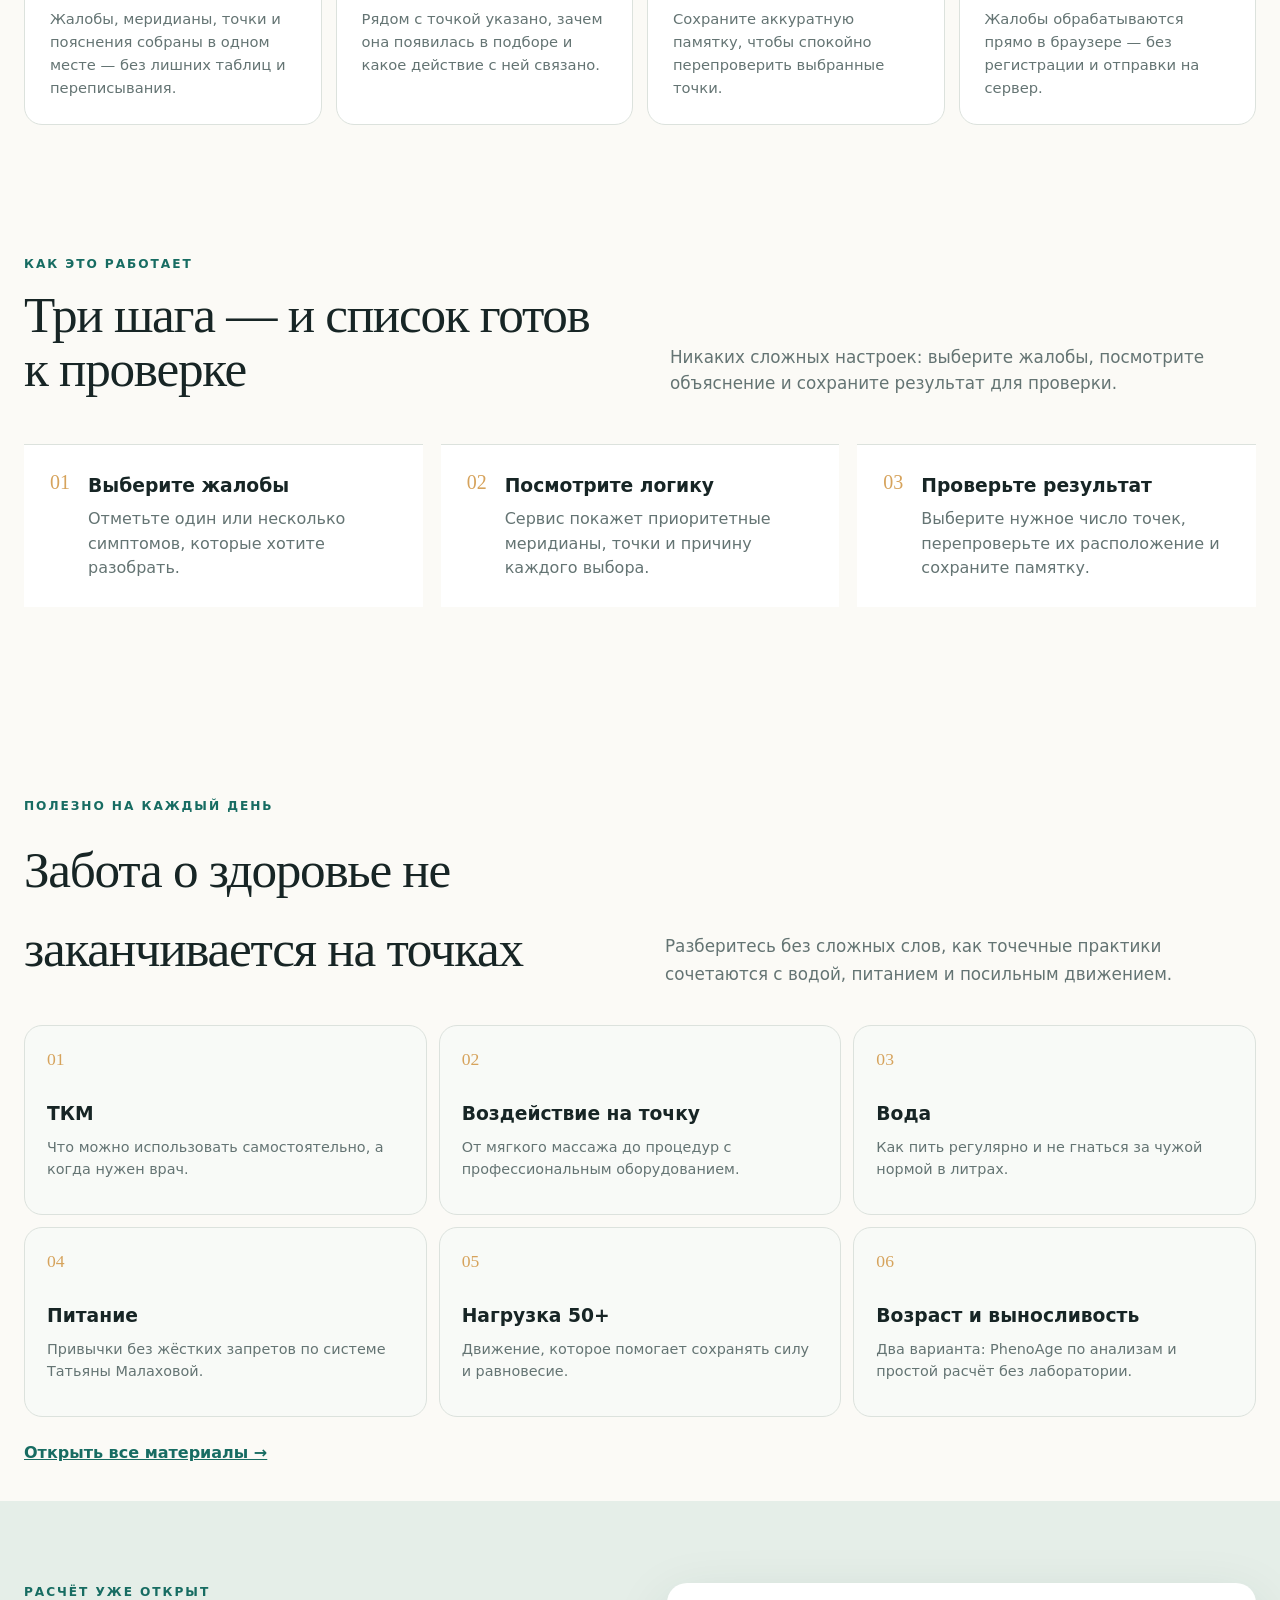
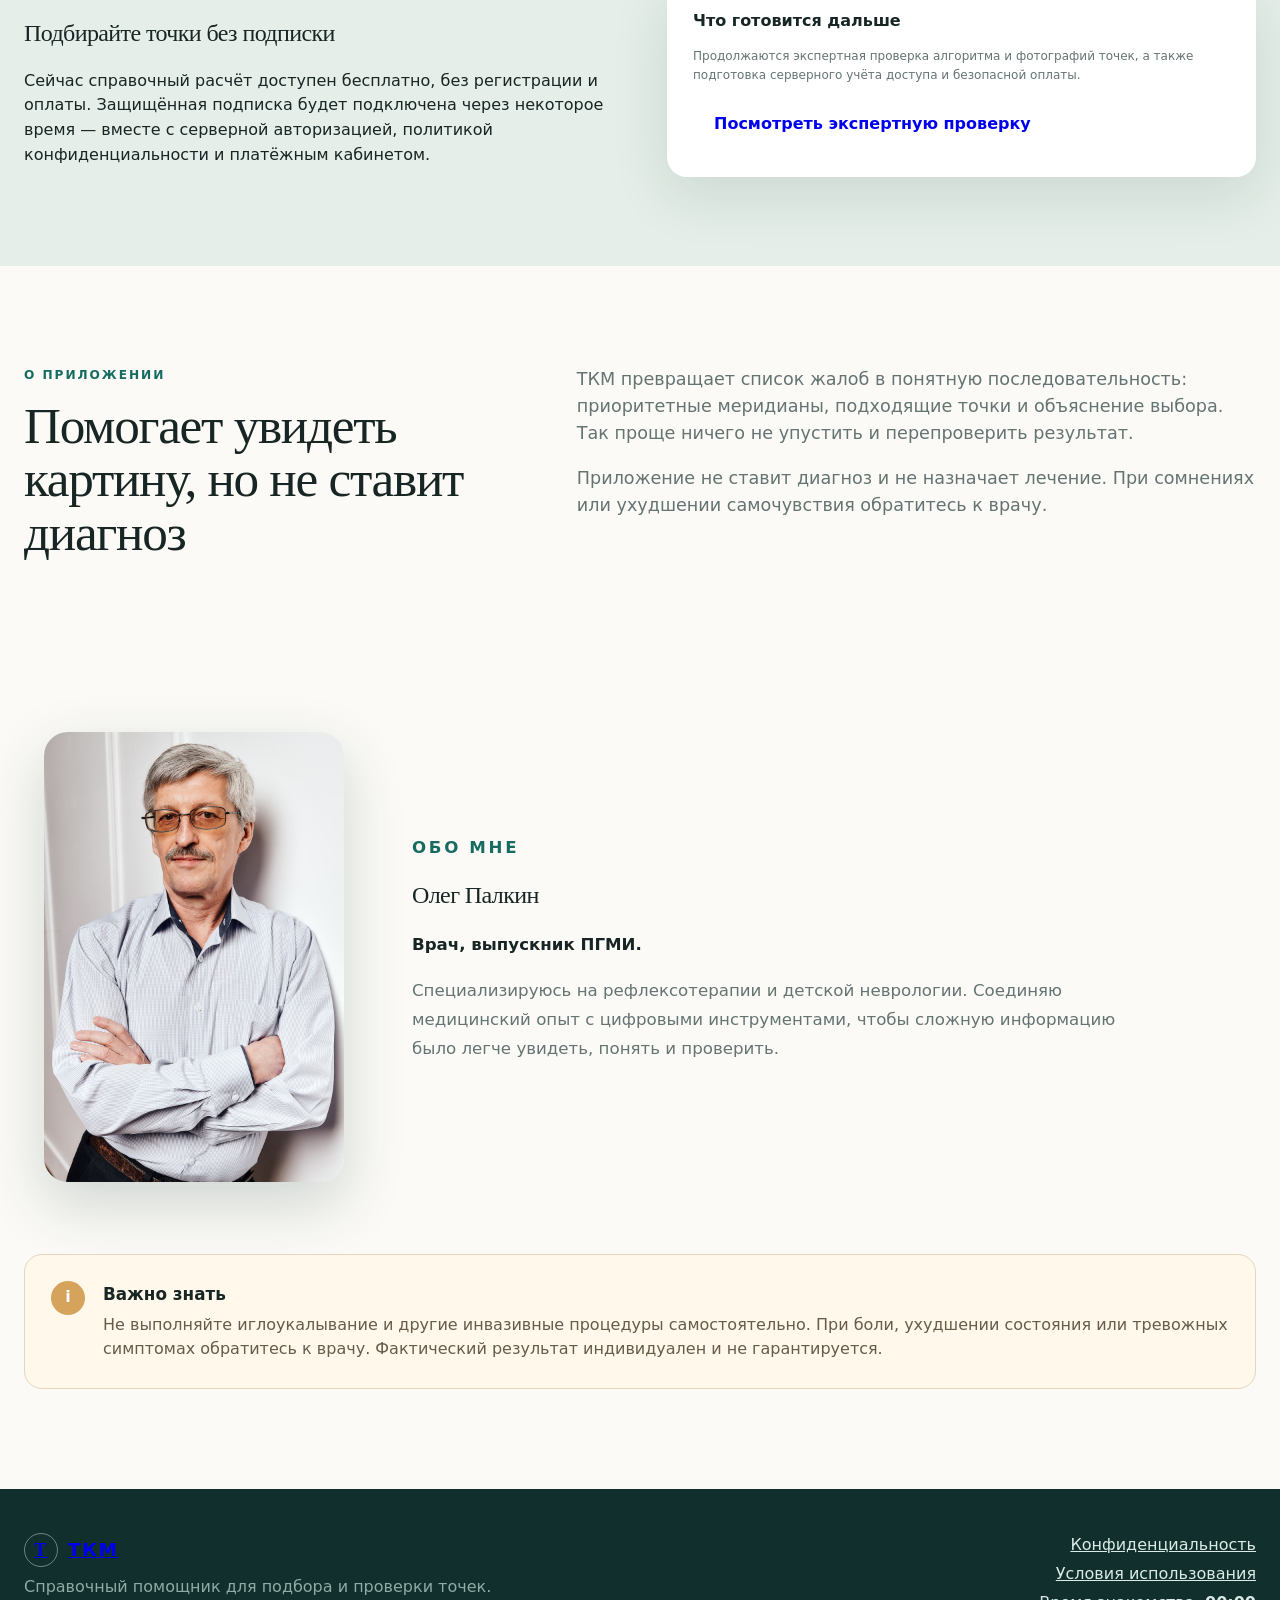
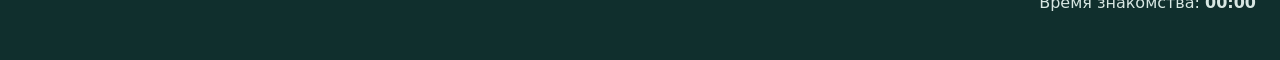
==== commit adb268b4: "feat(gavrik): expand guided health answers" ====
--- a/index.html
+++ b/index.html
@@ -9,7 +9,7 @@
   <meta name="referrer" content="strict-origin-when-cross-origin">
   <meta http-equiv="Content-Security-Policy" content="default-src 'self'; img-src 'self' data: https://mc.yandex.ru; script-src 'self' https://mc.yandex.ru; style-src 'self'; connect-src 'self' https://mc.yandex.ru; object-src 'none'; base-uri 'self'; form-action 'self'">
   <link rel="stylesheet" href="assets/styles.css?v=20260825-1">
-  <link rel="stylesheet" href="assets/landing.css?v=20260831-2">
+  <link rel="stylesheet" href="assets/landing.css?v=20260902-1">
   <link rel="stylesheet" href="assets/layout-wide.css?v=20260830-1">
   <link rel="stylesheet" href="assets/accessibility.css?v=20260825-1">
   <script src="assets/metrika.js?v=20260902-1" defer></script>
@@ -41,6 +41,7 @@
           <div class="gavrik-question-row"><input id="gavrikQuestion" maxlength="500" required placeholder="Например: что такое Инь и Ян?"><button type="submit">Спросить</button></div>
           <div class="gavrik-prompts" aria-label="Примеры вопросов Гаврику"><button type="button" data-gavrik-question="Какие основные принципы ТКМ?">Основы ТКМ</button><button type="button" data-gavrik-question="Что такое Инь и Ян?">Инь–Ян</button><button type="button" data-gavrik-question="Как работают пять фаз У-син?">У-син</button><button type="button" data-gavrik-question="Что такое Ци?">Ци</button><button type="button" data-gavrik-question="Что такое меридианы?">Меридианы</button><button type="button" data-gavrik-question="Что означают восемь принципов?">8 принципов</button></div>
           <p id="gavrikAnswer" class="gavrik-answer" aria-live="polite">Гаврик готов ответить.</p>
+          <div id="gavrikLinks" class="gavrik-links" aria-label="Полезные ссылки"></div>
         </form>
       </div>
     </section>
@@ -182,7 +183,7 @@
   <dialog id="detailDialog" class="dialog"><button class="dialog-close" data-close-dialog aria-label="Закрыть">×</button><div id="dialogContent"></div></dialog>
   <dialog id="exportDialog" class="dialog export-dialog"><button class="dialog-close" data-close-dialog aria-label="Закрыть">×</button><p class="eyebrow dark">Готово к сохранению</p><h2>Скачать список</h2><p>Выберите удобный формат. В документ войдут жалобы, приоритетные меридианы, точки и объяснения правил.</p><div class="export-options"><button type="button" data-export="txt"><b>TXT</b><span>Простой текст</span></button><button type="button" data-export="word"><b>Word</b><span>Текстовый документ</span></button><button type="button" data-export="pdf"><b>PDF</b><span>Печать или сохранение</span></button></div></dialog>
   <script src="assets/protocol-utils.js?v=20260826-1" defer></script>
-  <script src="assets/gavrik.js?v=20260830-1" defer></script>
-  <script src="assets/app.js?v=20260831-3" defer></script>
+  <script src="assets/gavrik.js?v=20260902-1" defer></script>
+  <script src="assets/app.js?v=20260902-1" defer></script>
 </body>
 </html>
--- a/assets/landing.css
+++ b/assets/landing.css
@@ -812,6 +812,10 @@
   #detailDialog .detail-image-frame .detail-image { height: 52vh; max-height: 52vh; }
 }
 .gavrik-form .gavrik-answer { min-height: 1.45em; color: #fff; line-height: 1.5; }
+.gavrik-links { display: flex; flex-wrap: wrap; gap: 8px; }
+.gavrik-links:empty { display: none; }
+.gavrik-links a { border: 1px solid #f5d78880; border-radius: 999px; padding: 7px 11px; color: #f5d788; font-size: .78rem; font-weight: 800; text-decoration: none; }
+.gavrik-links a:hover, .gavrik-links a:focus-visible { color: #153d35; background: #f5d788; }
 .doctor-about { display: grid; grid-template-columns: minmax(220px, 340px) 1fr; gap: 48px; align-items: center; padding-top: 72px; padding-bottom: 72px; }
 .doctor-about img { width: 100%; max-height: 430px; object-fit: cover; object-position: 50% 28%; border-radius: 24px; box-shadow: 0 22px 60px #153c3530; }
 .doctor-about h2 { margin: 8px 0 10px; }
